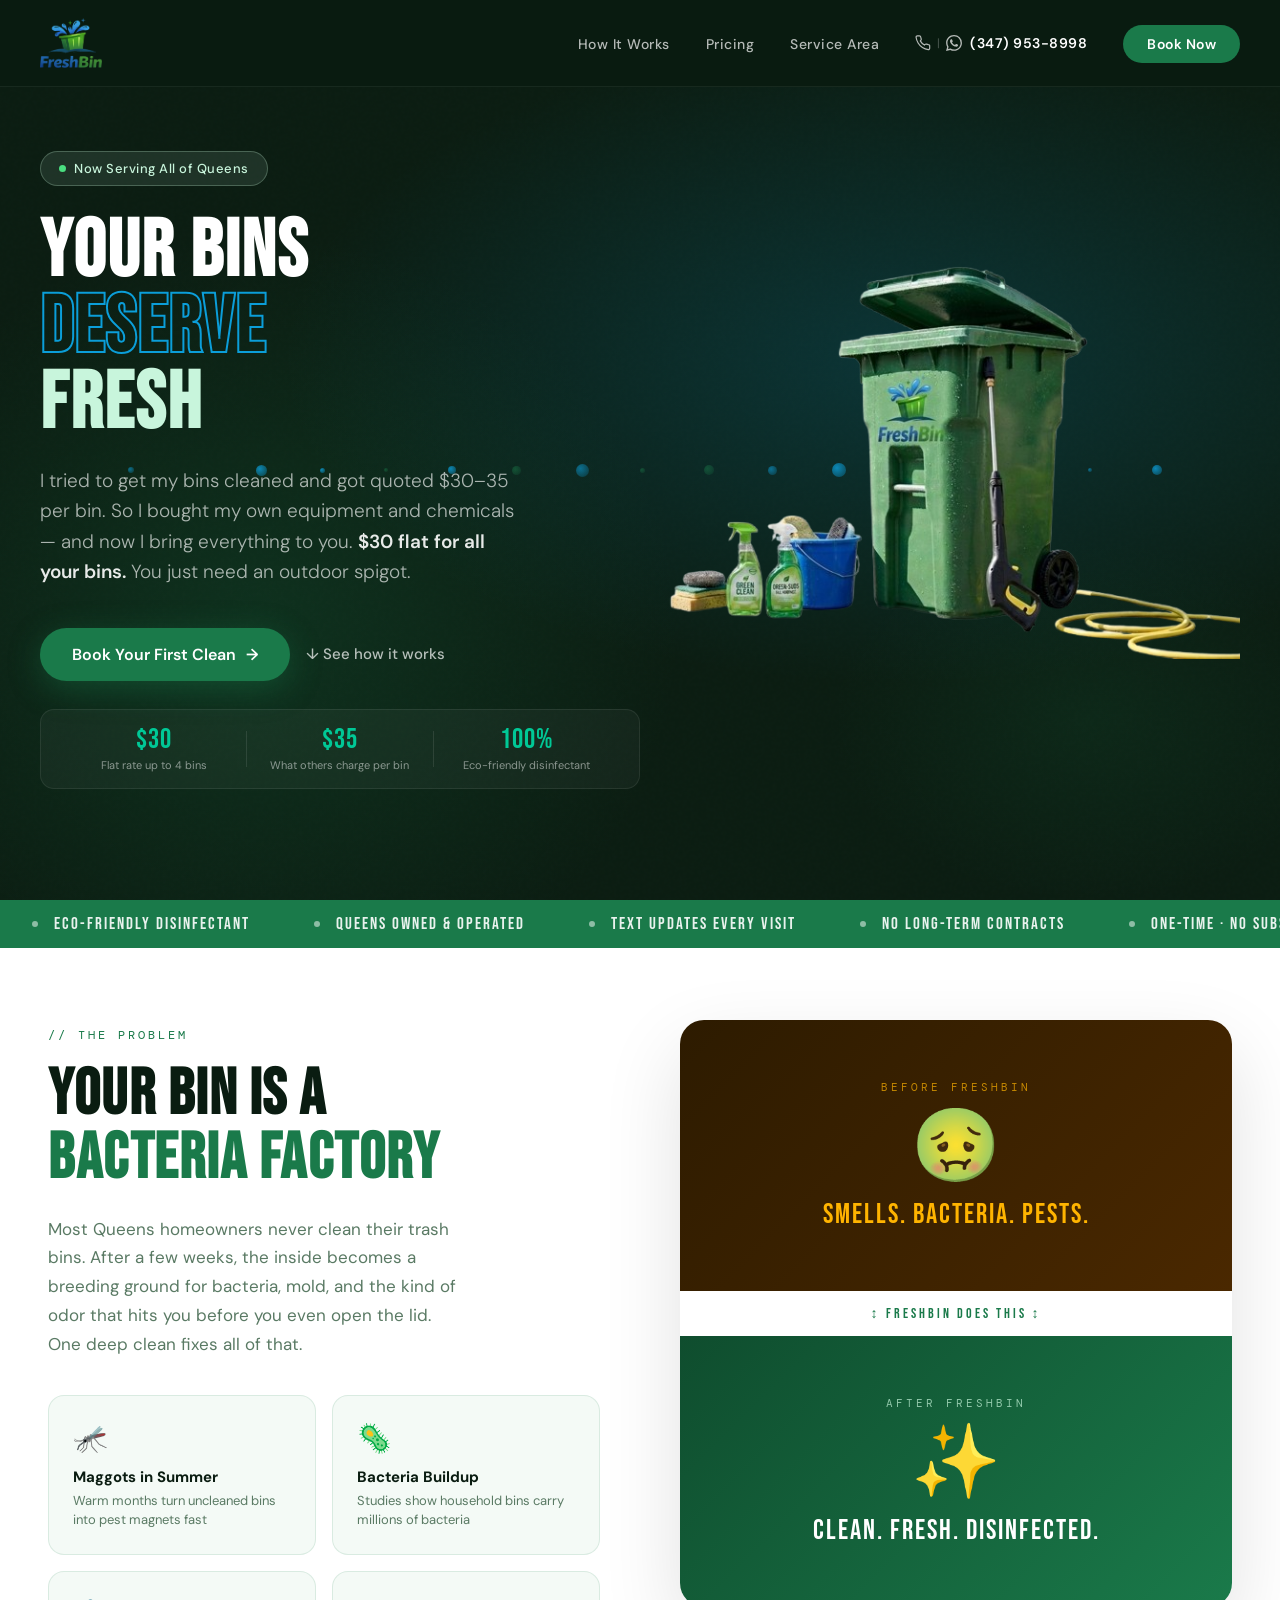
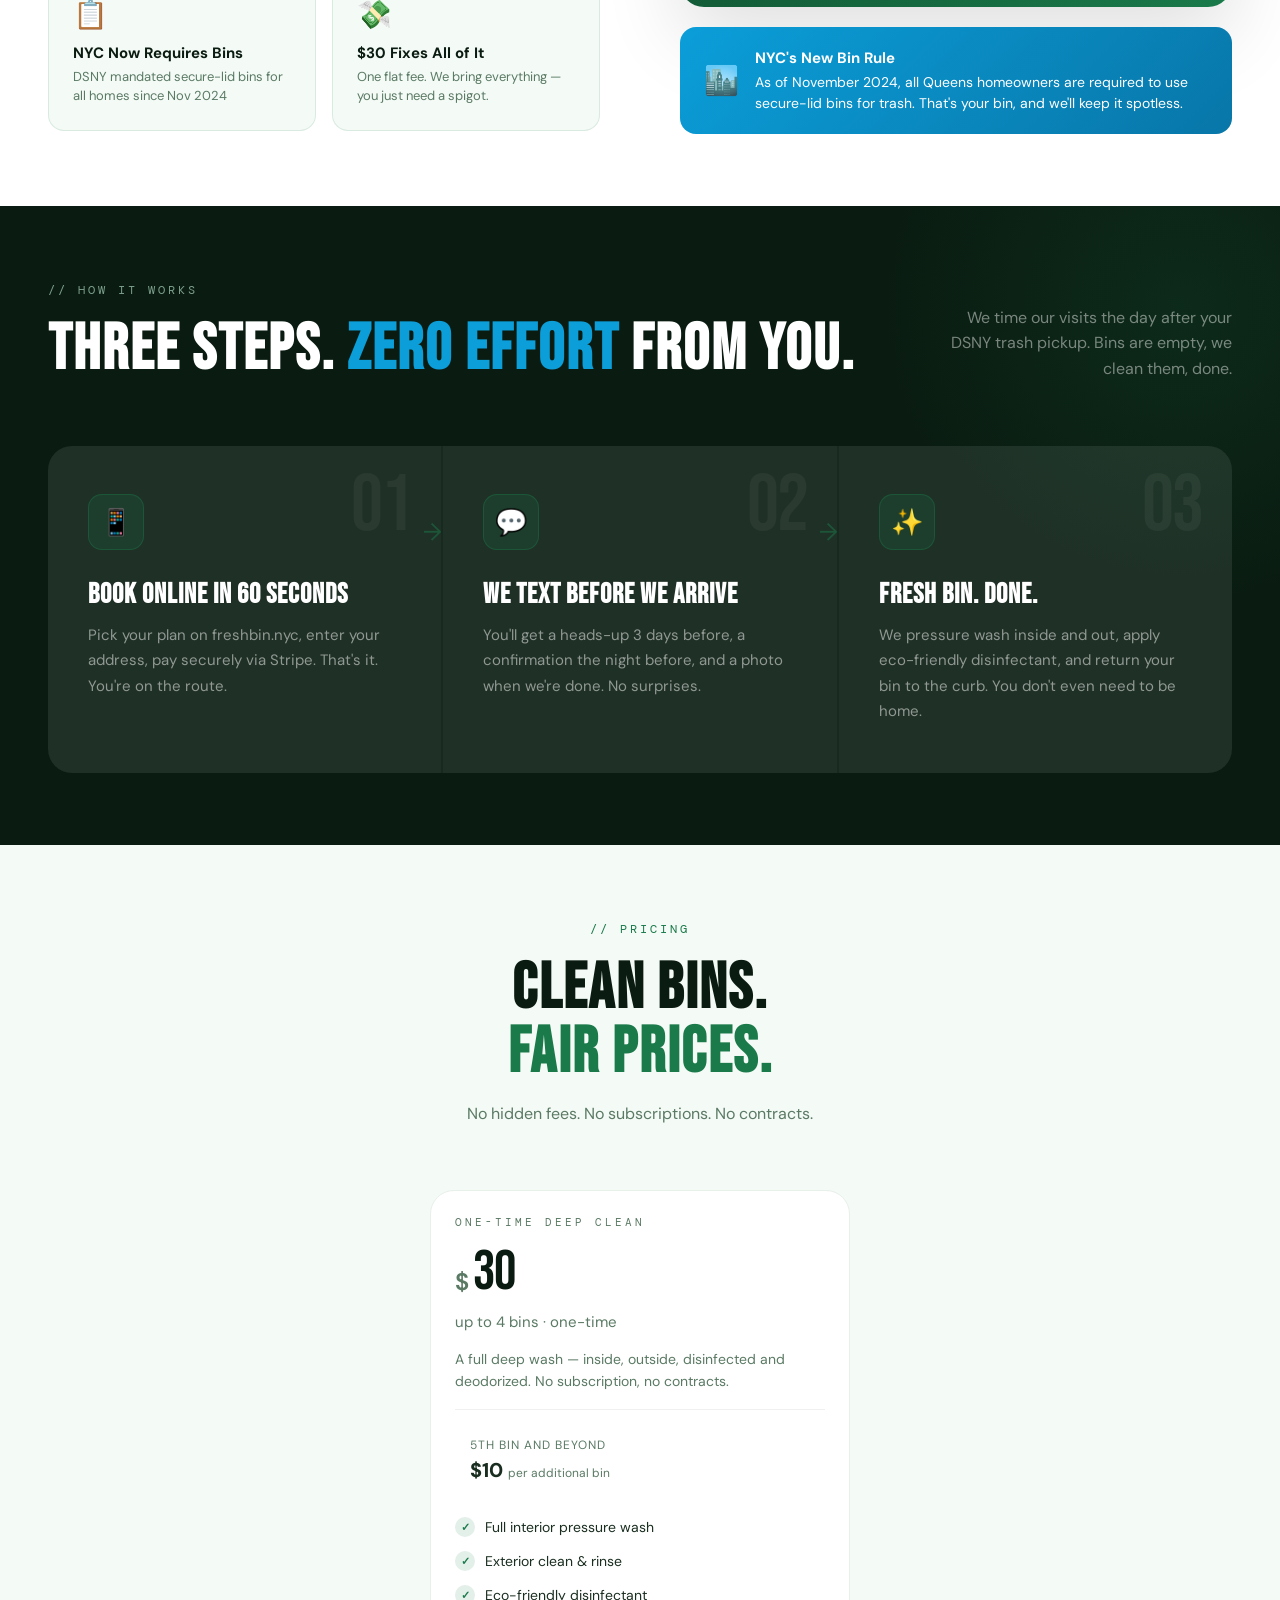
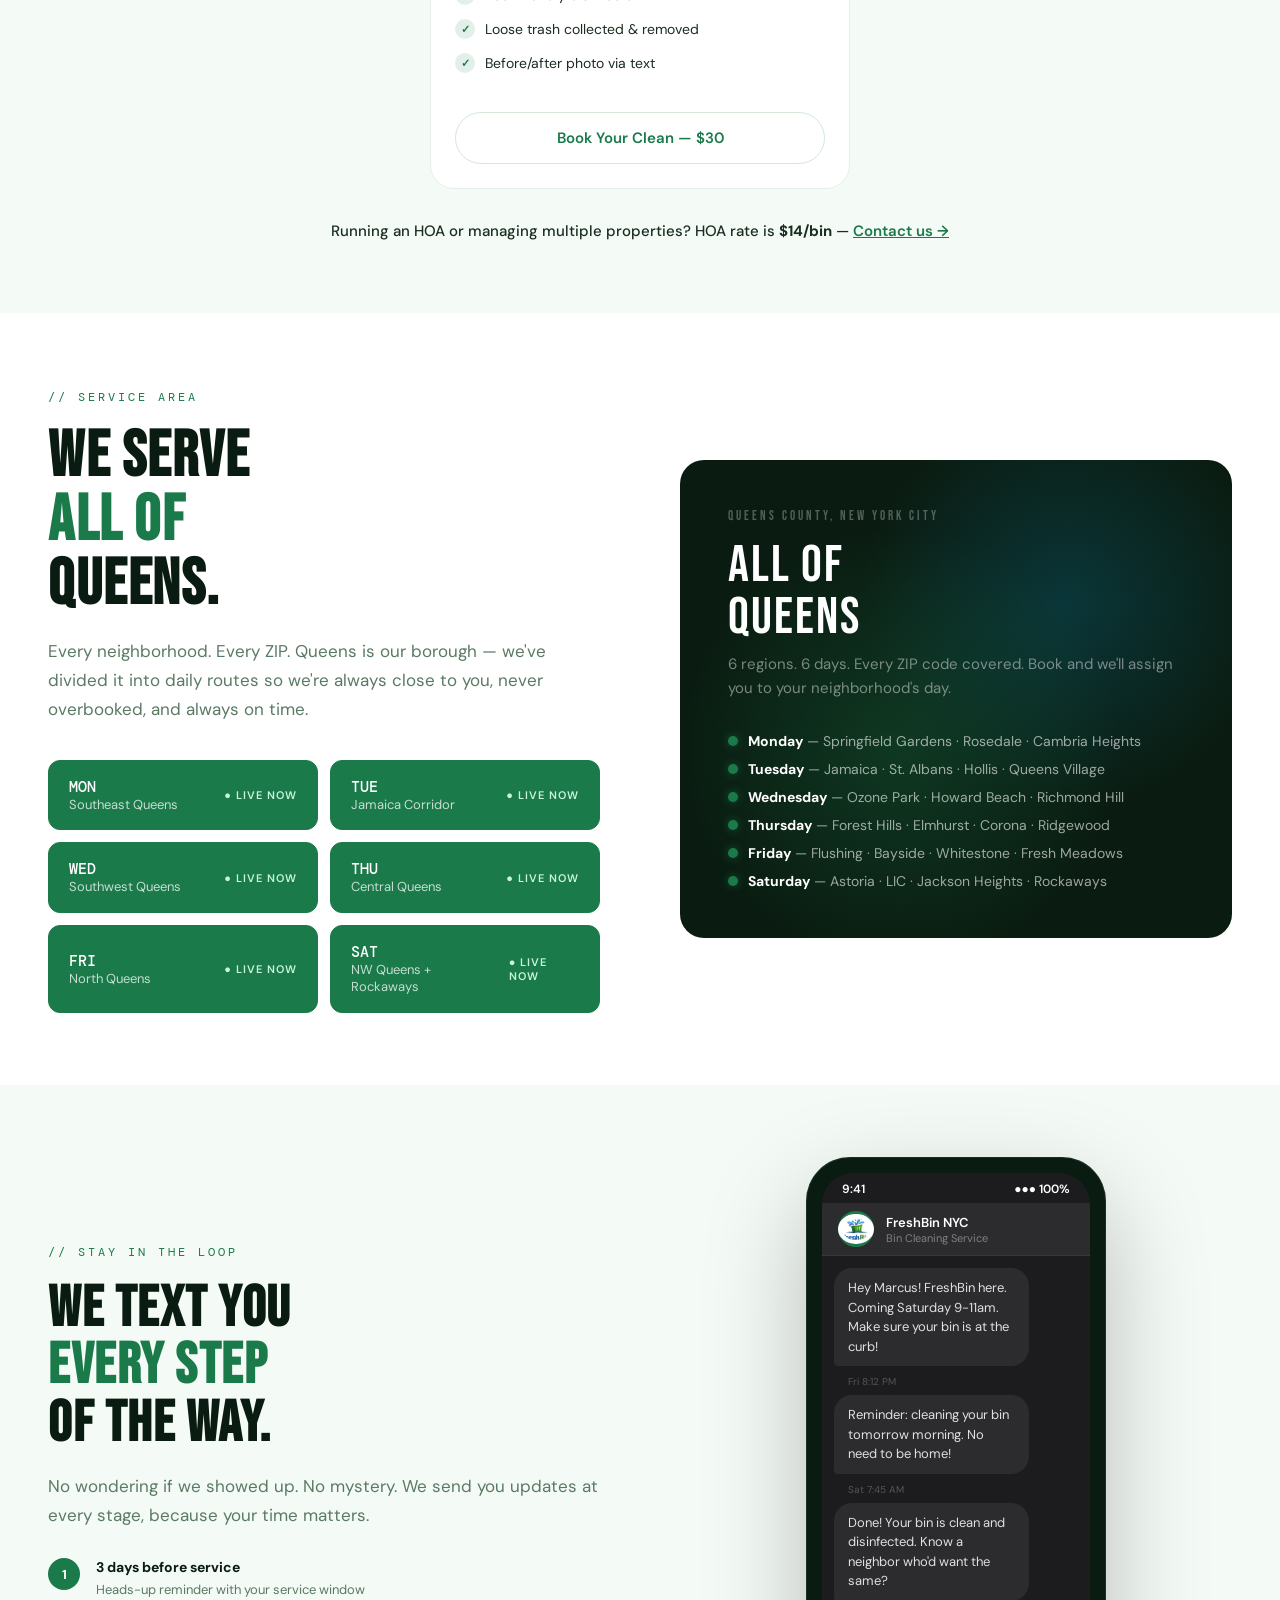
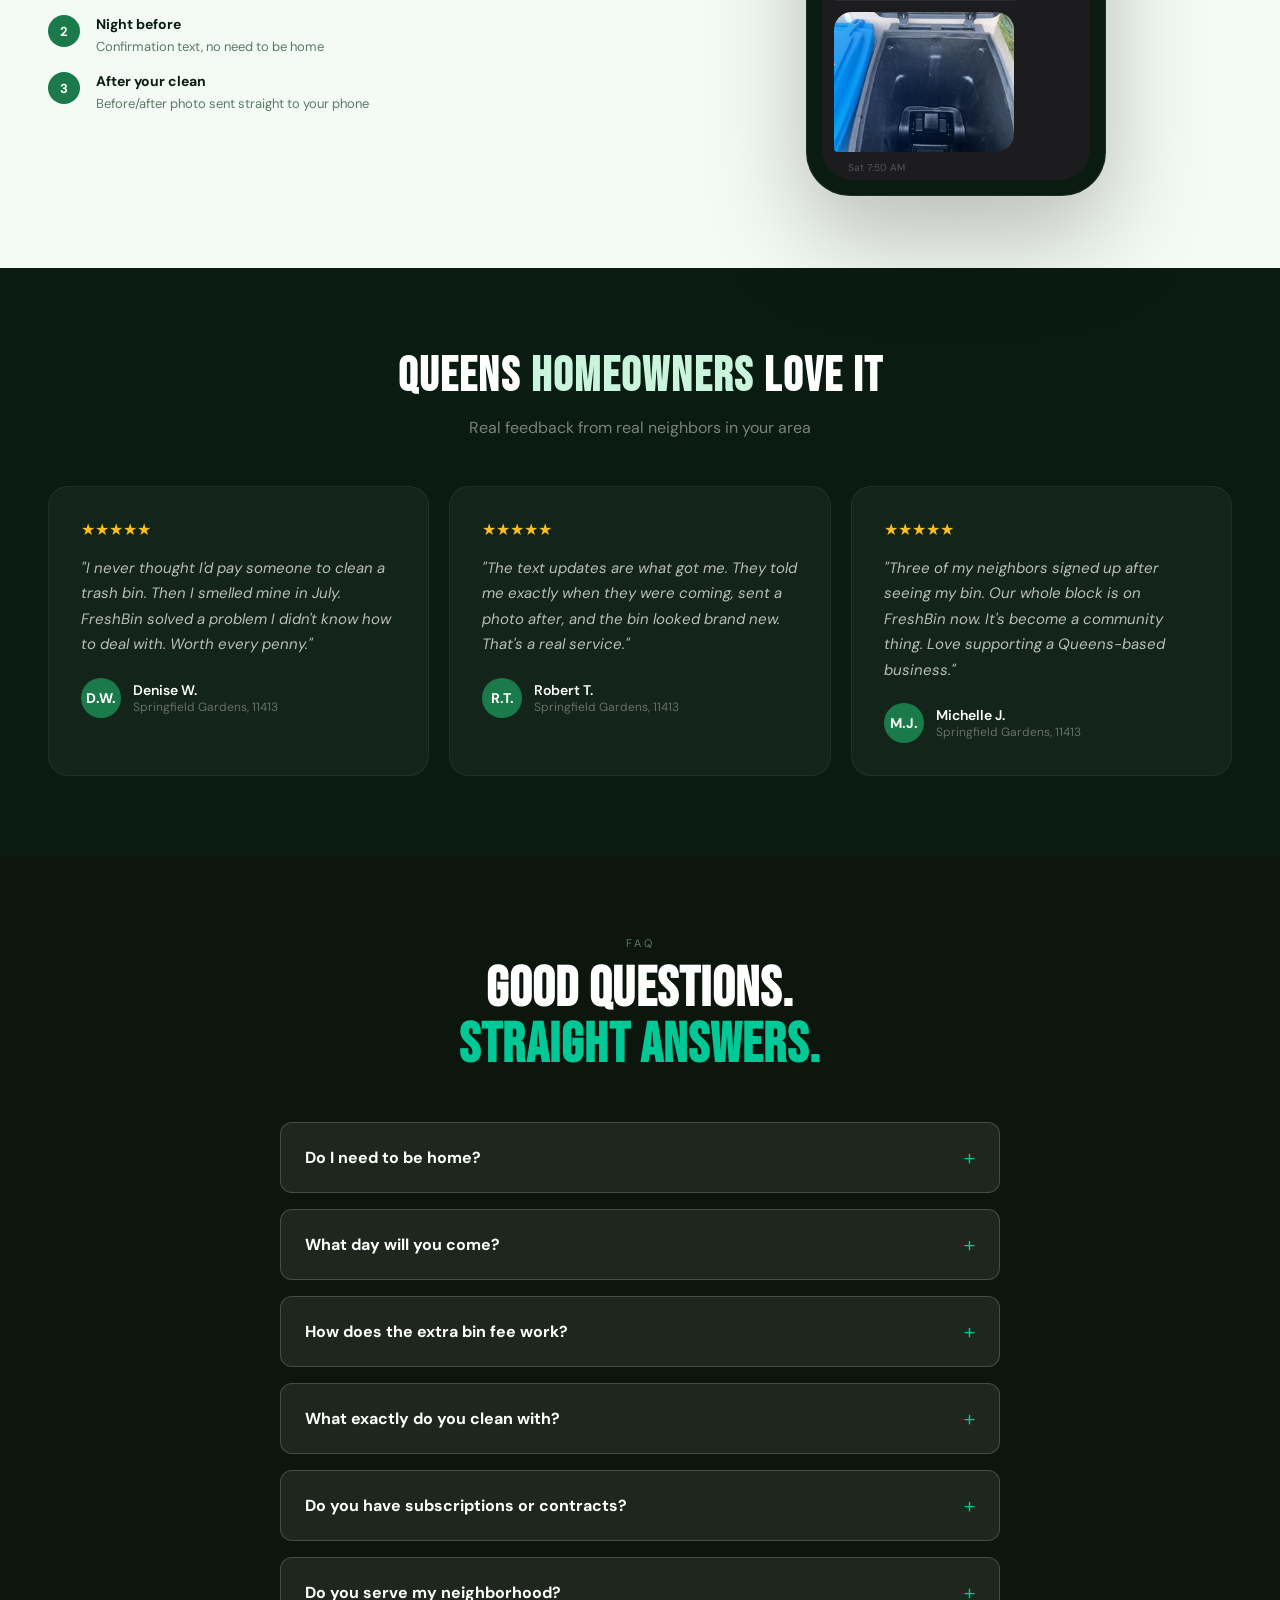
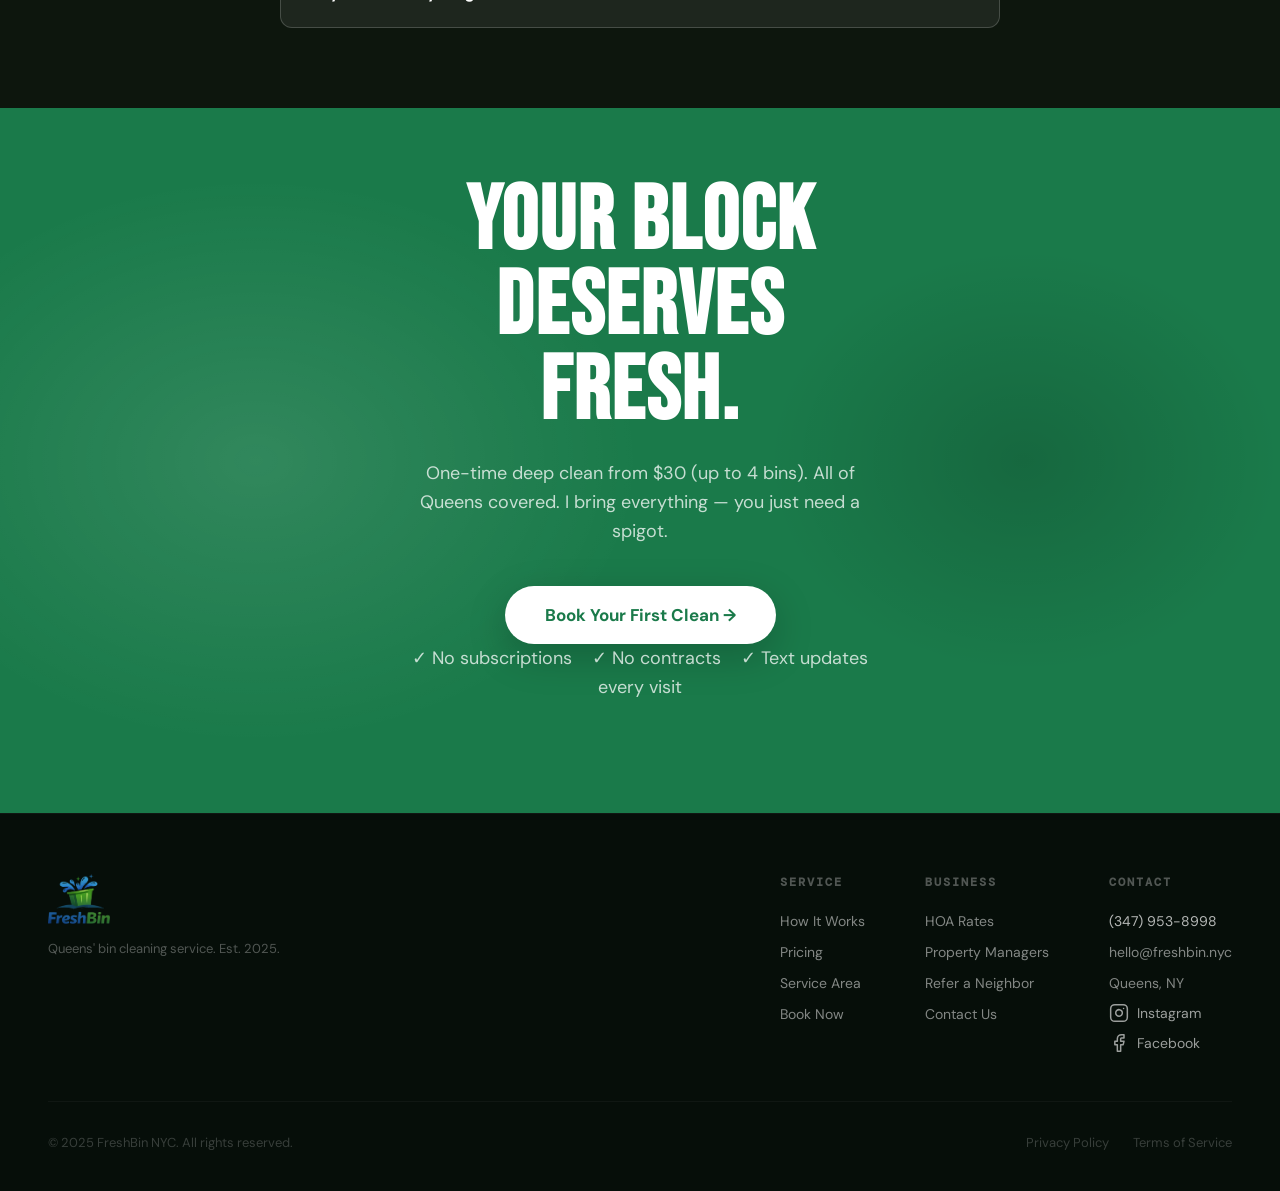
==== index.html @ 6c424200 "one-time only pricing, personal story copy" ====
<!DOCTYPE html>
<html lang="en">
<head>
  <meta charset="UTF-8" />
  <meta name="viewport" content="width=device-width, initial-scale=1.0"/>
  <meta name="google-site-verification" content="Qd8_pjNVuAo_BGtjj87Me51pgImmDRRKbO913owKA9I" />

  <!-- SEO Meta -->
  <meta name="description" content="FreshBin NYC is Queens' #1 professional curbside trash bin cleaning service. We clean, sanitize & deodorize your bins. $30 flat for all your bins. Serving all of Queens — Springfield Gardens, Jamaica, Flushing, Astoria & more."/>
  <meta name="keywords" content="bin cleaning Queens NY, trash can cleaning Queens, garbage bin cleaning NYC, curbside bin cleaning Queens, trash bin sanitizing Queens NY, Springfield Gardens bin cleaning, Jamaica bin cleaning, Flushing bin cleaning, Astoria bin cleaning, Howard Beach bin cleaning, bin cleaning service New York"/>
  <meta name="robots" content="index, follow"/>
  <meta name="author" content="FreshBin NYC"/>
  <link rel="canonical" href="https://freshbin.nyc/"/>

  <!-- Open Graph (Facebook, WhatsApp previews) -->
  <meta property="og:type" content="website"/>
  <meta property="og:url" content="https://freshbin.nyc/"/>
  <meta property="og:title" content="FreshBin NYC — Queens' Curbside Bin Cleaning Service"/>
  <meta property="og:description" content="Professional trash bin cleaning for Queens homeowners. We pressure wash, sanitize & deodorize your bins. $30 flat for all your bins. Serving all of Queens."/>
  <meta property="og:image" content="https://freshbin.nyc/hero-image.png"/>
  <meta property="og:image:width" content="1200"/>
  <meta property="og:image:height" content="630"/>
  <meta property="og:site_name" content="FreshBin NYC"/>
  <meta property="og:locale" content="en_US"/>

  <!-- Twitter Card -->
  <meta name="twitter:card" content="summary_large_image"/>
  <meta name="twitter:title" content="FreshBin NYC — Queens' Curbside Bin Cleaning Service"/>
  <meta name="twitter:description" content="Professional trash bin cleaning for Queens homeowners. Starting at $30. All of Queens covered."/>
  <meta name="twitter:image" content="https://freshbin.nyc/hero-image.png"/>

  <!-- Geo targeting -->
  <meta name="geo.region" content="US-NY"/>
  <meta name="geo.placename" content="Queens, New York"/>
  <meta name="geo.position" content="40.7282;-73.7949"/>
  <meta name="ICBM" content="40.7282, -73.7949"/>
  <title>FreshBin NYC: Bin Cleaning Service | Queens, NY</title>
  <link rel="icon" type="image/png" href="assets/images/droplett.png">
  <link rel="preconnect" href="https://fonts.googleapis.com">
  <link rel="preconnect" href="https://fonts.gstatic.com" crossorigin>
  <link href="https://fonts.googleapis.com/css2?family=Bebas+Neue&family=DM+Sans:ital,opsz,wght@0,9..40,300;0,9..40,400;0,9..40,500;0,9..40,600;0,9..40,700;1,9..40,300&family=DM+Mono:wght@400;500&display=swap" rel="stylesheet">
  <link rel="stylesheet" href="assets/css/main.css">

<script type="application/ld+json">
{
  "@context": "https://schema.org",
  "@graph": [
    {
      "@type": "LocalBusiness",
      "@id": "https://freshbin.nyc/#business",
      "name": "FreshBin NYC",
      "description": "Professional curbside trash bin cleaning, sanitizing and deodorizing service for Queens homeowners and businesses.",
      "url": "https://freshbin.nyc",
      "telephone": "+13479538998",
      "email": "hello@freshbin.nyc",
      "foundingDate": "2025",
      "logo": "https://freshbin.nyc/freshbin_logo.png",
      "image": "https://freshbin.nyc/hero-image.png",
      "priceRange": "$",
      "currenciesAccepted": "USD",
      "paymentAccepted": "Credit Card, Debit Card",
      "areaServed": {
        "@type": "City",
        "name": "Queens",
        "addressRegion": "NY",
        "addressCountry": "US"
      },
      "address": {
        "@type": "PostalAddress",
        "addressLocality": "Queens",
        "addressRegion": "NY",
        "addressCountry": "US",
        "postalCode": "11413"
      },
      "geo": {
        "@type": "GeoCoordinates",
        "latitude": 40.7282,
        "longitude": -73.7949
      },
      "openingHoursSpecification": [
        { "@type": "OpeningHoursSpecification", "dayOfWeek": "Monday", "opens": "07:00", "closes": "18:00" },
        { "@type": "OpeningHoursSpecification", "dayOfWeek": "Tuesday", "opens": "07:00", "closes": "18:00" },
        { "@type": "OpeningHoursSpecification", "dayOfWeek": "Wednesday", "opens": "07:00", "closes": "18:00" },
        { "@type": "OpeningHoursSpecification", "dayOfWeek": "Thursday", "opens": "07:00", "closes": "18:00" },
        { "@type": "OpeningHoursSpecification", "dayOfWeek": "Friday", "opens": "07:00", "closes": "18:00" },
        { "@type": "OpeningHoursSpecification", "dayOfWeek": "Saturday", "opens": "07:00", "closes": "16:00" }
      ],
      "sameAs": [
        "https://www.instagram.com/freshbinnyc",
        "https://www.facebook.com/freshbinnyc"
      ],
      "hasOfferCatalog": {
        "@type": "OfferCatalog",
        "name": "Bin Cleaning Services",
        "itemListElement": [
          {
            "@type": "Offer",
            "name": "One-Time Bin Cleaning",
            "description": "One-time deep clean for up to 4 bins — sanitize, deodorize, and loose trash removed. $30 up to 4 bins, additional bins $10 each.",
            "price": "30.00",
            "priceCurrency": "USD"
          }
        ]
      },
      "aggregateRating": {
        "@type": "AggregateRating",
        "ratingValue": "5",
        "reviewCount": "3",
        "bestRating": "5"
      },
      "review": [
        {
          "@type": "Review",
          "reviewRating": { "@type": "Rating", "ratingValue": "5", "bestRating": "5" },
          "author": { "@type": "Person", "name": "Denise W." },
          "reviewBody": "FreshBin solved a problem I didn't know how to deal with. Worth every penny."
        },
        {
          "@type": "Review",
          "reviewRating": { "@type": "Rating", "ratingValue": "5", "bestRating": "5" },
          "author": { "@type": "Person", "name": "Robert T." },
          "reviewBody": "They told me exactly when they were coming, sent a photo after, and the bin looked brand new. That's a real service."
        },
        {
          "@type": "Review",
          "reviewRating": { "@type": "Rating", "ratingValue": "5", "bestRating": "5" },
          "author": { "@type": "Person", "name": "Michelle J." },
          "reviewBody": "Three of my neighbors signed up after seeing my bin. Our whole block is on FreshBin now."
        }
      ]
    },
    {
      "@type": "FAQPage",
      "mainEntity": [
        {
          "@type": "Question",
          "name": "Do I need to be home for bin cleaning?",
          "acceptedAnswer": { "@type": "Answer", "text": "No. As long as your bin is at the curb after your trash pickup, we'll clean it and send you a before/after photo when we're done." }
        },
        {
          "@type": "Question",
          "name": "What day will FreshBin come to my neighborhood?",
          "acceptedAnswer": { "@type": "Answer", "text": "Southeast Queens is Monday, Jamaica and St. Albans is Tuesday, Ozone Park and Howard Beach is Wednesday, Forest Hills and Elmhurst is Thursday, Flushing and Bayside is Friday, and Astoria, LIC and the Rockaways is Saturday." }
        },
        {
          "@type": "Question",
          "name": "How does the extra bin fee work?",
          "acceptedAnswer": { "@type": "Answer", "text": "One-time clean covers up to 4 bins — $30 flat. Each bin beyond 4 is $10 per clean. So 5 bins is $40. Simple." }
        },
        {
          "@type": "Question",
          "name": "What do you use to clean the bins?",
          "acceptedAnswer": { "@type": "Answer", "text": "We use 200°F high-pressure hot water that eliminates 99.9% of bacteria including E. coli, Salmonella, and Listeria. We follow with a biodegradable eco-friendly deodorizer. All dirty water is contained and removed." }
        },
        {
          "@type": "Question",
          "name": "Do you have subscriptions or contracts?",
          "acceptedAnswer": { "@type": "Answer", "text": "No subscriptions, no contracts. FreshBin is a one-time service — you book when you need it, pay once, and that's it." }
        },
        {
          "@type": "Question",
          "name": "Does FreshBin serve my Queens neighborhood?",
          "acceptedAnswer": { "@type": "Answer", "text": "We serve all of Queens — every ZIP code from Springfield Gardens to Astoria, Howard Beach to Whitestone." }
        }
      ]
    }
  ]
}
</script>
</head>
<body>

  <!-- NAV -->
  <nav>
    <div class="nav-inner">
      <a href="#" class="nav-logo"><img src="assets/images/freshbin_logo.png" alt="FreshBin NYC" style="height:50px;width:auto;max-height:50px;"></a>
      <ul class="nav-links">
        <li><a href="#how">How It Works</a></li>
        <li><a href="#pricing">Pricing</a></li>
        <li><a href="#areas">Service Area</a></li>
        <div style="display:flex; align-items:center; gap:6px;">
  <a href="tel:+13479538998" style="color:rgba(255,255,255,0.7); text-decoration:none; display:flex; align-items:center;" onmouseover="this.style.color='#00C896'" onmouseout="this.style.color='rgba(255,255,255,0.7)'">
    <svg xmlns="http://www.w3.org/2000/svg" width="16" height="16" viewBox="0 0 24 24" fill="none" stroke="currentColor" stroke-width="1.8" stroke-linecap="round" stroke-linejoin="round"><path d="M22 16.92v3a2 2 0 0 1-2.18 2 19.79 19.79 0 0 1-8.63-3.07A19.5 19.5 0 0 1 4.69 12 19.79 19.79 0 0 1 1.63 3.4 2 2 0 0 1 3.6 1.22h3a2 2 0 0 1 2 1.72c.127.96.361 1.903.7 2.81a2 2 0 0 1-.45 2.11L7.91 8.82a16 16 0 0 0 6.29 6.29l.95-.96a2 2 0 0 1 2.11-.45c.907.339 1.85.573 2.81.7A2 2 0 0 1 22 16.92z"/></svg>
  </a>
  <span style="color:rgba(255,255,255,0.25); font-size:12px;">|</span>
  <a href="https://wa.me/13479538998" target="_blank" style="color:rgba(255,255,255,0.7); text-decoration:none; display:flex; align-items:center;" onmouseover="this.style.color='#25D366'" onmouseout="this.style.color='rgba(255,255,255,0.7)'">
    <svg xmlns="http://www.w3.org/2000/svg" width="16" height="16" viewBox="0 0 24 24" fill="currentColor"><path d="M17.472 14.382c-.297-.149-1.758-.867-2.03-.967-.273-.099-.471-.148-.67.15-.197.297-.767.966-.94 1.164-.173.199-.347.223-.644.075-.297-.15-1.255-.463-2.39-1.475-.883-.788-1.48-1.761-1.653-2.059-.173-.297-.018-.458.13-.606.134-.133.298-.347.446-.52.149-.174.198-.298.298-.497.099-.198.05-.371-.025-.52-.075-.149-.669-1.612-.916-2.207-.242-.579-.487-.5-.669-.51-.173-.008-.371-.01-.57-.01-.198 0-.52.074-.792.372-.272.297-1.04 1.016-1.04 2.479 0 1.462 1.065 2.875 1.213 3.074.149.198 2.096 3.2 5.077 4.487.709.306 1.262.489 1.694.625.712.227 1.36.195 1.871.118.571-.085 1.758-.719 2.006-1.413.248-.694.248-1.289.173-1.413-.074-.124-.272-.198-.57-.347m-5.421 7.403h-.004a9.87 9.87 0 0 1-5.031-1.378l-.361-.214-3.741.982.998-3.648-.235-.374a9.86 9.86 0 0 1-1.51-5.26c.001-5.45 4.436-9.884 9.888-9.884 2.64 0 5.122 1.03 6.988 2.898a9.825 9.825 0 0 1 2.893 6.994c-.003 5.45-4.437 9.884-9.885 9.884m8.413-18.297A11.815 11.815 0 0 0 12.05 0C5.495 0 .16 5.335.157 11.892c0 2.096.547 4.142 1.588 5.945L.057 24l6.305-1.654a11.882 11.882 0 0 0 5.683 1.448h.005c6.554 0 11.89-5.335 11.893-11.893a11.821 11.821 0 0 0-3.48-8.413z"/></svg>
  </a>
  <a href="tel:+13479538998" style="color:#ffffff; font-size:14px; font-weight:600; text-decoration:none; margin-left:2px;">(347) 953-8998</a>
</div>
        <li><a href="#" onclick="openBookingModal(); return false;" class="nav-cta">Book Now</a></li>
      </ul>
      <a href="#" onclick="openBookingModal(); return false;" class="nav-cta nav-mobile-cta">Book Now</a>
    </div>
  </nav>

  <!-- HERO -->
  <section class="hero">
    <div class="hero-bg"></div>
    <div class="drop"></div>
    <div class="drop"></div>
    <div class="drop"></div>
    <div class="drop"></div>
    <div class="drop"></div>
    <div class="drop"></div>
    <div class="drop"></div>
    <div class="drop"></div>
    <div class="drop"></div>
    <div class="drop"></div>
    <div class="drop"></div>
    <div class="drop"></div>
    <div class="drop"></div>
    <div class="drop"></div>
    <div class="drop"></div>
    <div class="drop"></div>

    <div class="hero-container">
    <div style="flex:0 0 50%; position:relative; z-index:1;">
    <div class="hero-content">
      <div class="hero-badge">
        <div class="dot"></div>
        Now Serving All of Queens
      </div>

      <h1>
        YOUR BINS<br>
        <em>DESERVE</em><br>
        <span class="green-word">FRESH</span>
      </h1>

      <p class="hero-sub">
        I tried to get my bins cleaned and got quoted $30–35 per bin. So I bought my own equipment and chemicals — and now I bring everything to you. <strong>$30 flat for all your bins.</strong> You just need an outdoor spigot.
      </p>

      <div class="hero-actions">
        <a href="#" onclick="openBookingModal(); return false;" class="btn-primary">
          Book Your First Clean
          <span class="arrow">→</span>
        </a>
        <a href="#how" class="btn-ghost">
          ↓ See how it works
        </a>
      </div>

      <div class="hero-stats">
        <div class="hero-stat">
          <div class="hero-stat-number">$30</div>
          <div class="hero-stat-label">Flat rate up to 4 bins</div>
        </div>
        <div class="hero-stat-divider"></div>
        <div class="hero-stat">
          <div class="hero-stat-number">$35</div>
          <div class="hero-stat-label">What others charge per bin</div>
        </div>
        <div class="hero-stat-divider"></div>
        <div class="hero-stat">
          <div class="hero-stat-number">100%</div>
          <div class="hero-stat-label">Eco-friendly disinfectant</div>
        </div>
      </div>

    </div>
    </div>
    <img id="hero-image" src="assets/images/hero-image.png" alt="FreshBin clean bin">
    </div>

    <div class="hero-visual">
      <div style="position:relative;display:inline-block;transform:translateX(-60px);">
        <img src="assets/images/hero-image.png" alt="" style="width:620px;height:auto;object-fit:contain;filter:drop-shadow(0 20px 60px rgba(0,0,0,0.5));display:none;" aria-hidden="true">
        <!-- sparkles overlay -->
        <svg style="position:absolute;inset:0;width:100%;height:100%;pointer-events:none;overflow:visible;" viewBox="0 0 620 500" fill="none" xmlns="http://www.w3.org/2000/svg">
          <!-- large 4-point stars -->
          <g transform="translate(80,60)">
            <line x1="0" y1="-14" x2="0" y2="14" stroke="white" stroke-width="2.5" stroke-linecap="round"/>
            <line x1="-14" y1="0" x2="14" y2="0" stroke="white" stroke-width="2.5" stroke-linecap="round"/>
            <line x1="-9" y1="-9" x2="9" y2="9" stroke="white" stroke-width="1.5" stroke-linecap="round"/>
            <line x1="9" y1="-9" x2="-9" y2="9" stroke="white" stroke-width="1.5" stroke-linecap="round"/>
          </g>
          <g transform="translate(520,45)">
            <line x1="0" y1="-16" x2="0" y2="16" stroke="white" stroke-width="3" stroke-linecap="round"/>
            <line x1="-16" y1="0" x2="16" y2="0" stroke="white" stroke-width="3" stroke-linecap="round"/>
            <line x1="-11" y1="-11" x2="11" y2="11" stroke="white" stroke-width="1.8" stroke-linecap="round"/>
            <line x1="11" y1="-11" x2="-11" y2="11" stroke="white" stroke-width="1.8" stroke-linecap="round"/>
          </g>
          <g transform="translate(570,160)">
            <line x1="0" y1="-10" x2="0" y2="10" stroke="white" stroke-width="2" stroke-linecap="round"/>
            <line x1="-10" y1="0" x2="10" y2="0" stroke="white" stroke-width="2" stroke-linecap="round"/>
            <line x1="-7" y1="-7" x2="7" y2="7" stroke="white" stroke-width="1.2" stroke-linecap="round"/>
            <line x1="7" y1="-7" x2="-7" y2="7" stroke="white" stroke-width="1.2" stroke-linecap="round"/>
          </g>
          <g transform="translate(40,180)">
            <line x1="0" y1="-9" x2="0" y2="9" stroke="white" stroke-width="2" stroke-linecap="round"/>
            <line x1="-9" y1="0" x2="9" y2="0" stroke="white" stroke-width="2" stroke-linecap="round"/>
            <line x1="-6" y1="-6" x2="6" y2="6" stroke="white" stroke-width="1.2" stroke-linecap="round"/>
            <line x1="6" y1="-6" x2="-6" y2="6" stroke="white" stroke-width="1.2" stroke-linecap="round"/>
          </g>
          <g transform="translate(310,30)">
            <line x1="0" y1="-12" x2="0" y2="12" stroke="#0B9ED9" stroke-width="2.5" stroke-linecap="round"/>
            <line x1="-12" y1="0" x2="12" y2="0" stroke="#0B9ED9" stroke-width="2.5" stroke-linecap="round"/>
            <line x1="-8" y1="-8" x2="8" y2="8" stroke="#0B9ED9" stroke-width="1.5" stroke-linecap="round"/>
            <line x1="8" y1="-8" x2="-8" y2="8" stroke="#0B9ED9" stroke-width="1.5" stroke-linecap="round"/>
          </g>
          <!-- blue accent stars -->
          <g transform="translate(160,95)">
            <line x1="0" y1="-8" x2="0" y2="8" stroke="#0B9ED9" stroke-width="2" stroke-linecap="round"/>
            <line x1="-8" y1="0" x2="8" y2="0" stroke="#0B9ED9" stroke-width="2" stroke-linecap="round"/>
          </g>
          <g transform="translate(460,100)">
            <line x1="0" y1="-8" x2="0" y2="8" stroke="#0B9ED9" stroke-width="2" stroke-linecap="round"/>
            <line x1="-8" y1="0" x2="8" y2="0" stroke="#0B9ED9" stroke-width="2" stroke-linecap="round"/>
          </g>
          <g transform="translate(390,70)">
            <line x1="0" y1="-7" x2="0" y2="7" stroke="#C8F5DC" stroke-width="2" stroke-linecap="round"/>
            <line x1="-7" y1="0" x2="7" y2="0" stroke="#C8F5DC" stroke-width="2" stroke-linecap="round"/>
          </g>
          <!-- glowing dots -->
          <circle cx="130" cy="45" r="4" fill="white" opacity="0.8"/>
          <circle cx="490" cy="75" r="3" fill="white" opacity="0.7"/>
          <circle cx="55" cy="110" r="2.5" fill="#0B9ED9" opacity="0.9"/>
          <circle cx="545" cy="220" r="3" fill="white" opacity="0.6"/>
          <circle cx="240" cy="55" r="2" fill="#C8F5DC" opacity="0.8"/>
          <circle cx="380" cy="38" r="2.5" fill="white" opacity="0.6"/>
          <circle cx="600" cy="100" r="2" fill="#0B9ED9" opacity="0.7"/>
          <circle cx="20" cy="250" r="3" fill="white" opacity="0.5"/>
          <!-- crystal diamond shapes -->
          <polygon points="110,20 116,30 110,40 104,30" fill="none" stroke="white" stroke-width="1.5" opacity="0.7"/>
          <polygon points="500,25 507,37 500,49 493,37" fill="none" stroke="#0B9ED9" stroke-width="1.5" opacity="0.8"/>
          <polygon points="560,80 565,89 560,98 555,89" fill="none" stroke="white" stroke-width="1.2" opacity="0.6"/>
          <polygon points="30,140 35,149 30,158 25,149" fill="none" stroke="#C8F5DC" stroke-width="1.2" opacity="0.6"/>
        </svg>
      </div>
      <div class="bin-showcase" style="display:none">
        <div class="bin-glow"></div>
        <div class="ring"></div>
        <div class="ring"></div>
        <div class="ring"></div>
        <div class="bin-icon">
          <svg width="280" height="320" viewBox="0 0 280 320" fill="none" xmlns="http://www.w3.org/2000/svg">

            <!-- Sparkle stars -->
            <g class="sparkles">
              <!-- top-left sparkle -->
              <g transform="translate(30, 48)">
                <line x1="0" y1="-10" x2="0" y2="10" stroke="white" stroke-width="2" stroke-linecap="round"/>
                <line x1="-10" y1="0" x2="10" y2="0" stroke="white" stroke-width="2" stroke-linecap="round"/>
                <line x1="-7" y1="-7" x2="7" y2="7" stroke="white" stroke-width="1.5" stroke-linecap="round"/>
                <line x1="7" y1="-7" x2="-7" y2="7" stroke="white" stroke-width="1.5" stroke-linecap="round"/>
              </g>
              <!-- top-right sparkle large -->
              <g transform="translate(248, 30)">
                <line x1="0" y1="-13" x2="0" y2="13" stroke="white" stroke-width="2.5" stroke-linecap="round"/>
                <line x1="-13" y1="0" x2="13" y2="0" stroke="white" stroke-width="2.5" stroke-linecap="round"/>
                <line x1="-9" y1="-9" x2="9" y2="9" stroke="white" stroke-width="1.5" stroke-linecap="round"/>
                <line x1="9" y1="-9" x2="-9" y2="9" stroke="white" stroke-width="1.5" stroke-linecap="round"/>
              </g>
              <!-- right mid sparkle small -->
              <g transform="translate(258, 120)">
                <line x1="0" y1="-7" x2="0" y2="7" stroke="white" stroke-width="1.5" stroke-linecap="round"/>
                <line x1="-7" y1="0" x2="7" y2="0" stroke="white" stroke-width="1.5" stroke-linecap="round"/>
              </g>
              <!-- left mid sparkle small -->
              <g transform="translate(22, 140)">
                <line x1="0" y1="-6" x2="0" y2="6" stroke="white" stroke-width="1.5" stroke-linecap="round"/>
                <line x1="-6" y1="0" x2="6" y2="0" stroke="white" stroke-width="1.5" stroke-linecap="round"/>
              </g>
              <!-- top center dot -->
              <circle cx="140" cy="18" r="3" fill="white" opacity="0.7"/>
              <!-- scattered dots -->
              <circle cx="58" cy="88" r="2" fill="white" opacity="0.5"/>
              <circle cx="224" cy="72" r="2.5" fill="white" opacity="0.6"/>
              <circle cx="240" cy="160" r="2" fill="white" opacity="0.4"/>
            </g>

            <!-- Water splash above lid -->
            <g transform="translate(140, 78)">
              <!-- main splash arcs -->
              <path d="M-38,-12 Q-28,-38 -14,-20" stroke="#0B9ED9" stroke-width="3" stroke-linecap="round" fill="none"/>
              <path d="M38,-12 Q28,-38 14,-20" stroke="#0B9ED9" stroke-width="3" stroke-linecap="round" fill="none"/>
              <path d="M-18,-18 Q-10,-46 0,-30" stroke="#0B9ED9" stroke-width="3.5" stroke-linecap="round" fill="none"/>
              <path d="M18,-18 Q10,-46 0,-30" stroke="#0B9ED9" stroke-width="3.5" stroke-linecap="round" fill="none"/>
              <!-- droplets -->
              <ellipse cx="-42" cy="-18" rx="4" ry="5.5" fill="#0B9ED9" opacity="0.9"/>
              <ellipse cx="42" cy="-18" rx="4" ry="5.5" fill="#0B9ED9" opacity="0.9"/>
              <ellipse cx="-22" cy="-38" rx="3" ry="4" fill="#0B9ED9" opacity="0.85"/>
              <ellipse cx="22" cy="-38" rx="3" ry="4" fill="#0B9ED9" opacity="0.85"/>
              <ellipse cx="0" cy="-50" rx="3.5" ry="5" fill="#0B9ED9"/>
              <!-- small scatter droplets -->
              <circle cx="-54" cy="-10" r="2.5" fill="#0B9ED9" opacity="0.6"/>
              <circle cx="54" cy="-10" r="2.5" fill="#0B9ED9" opacity="0.6"/>
              <circle cx="-10" cy="-56" r="2" fill="#0B9ED9" opacity="0.5"/>
              <circle cx="10" cy="-56" r="2" fill="#0B9ED9" opacity="0.5"/>
            </g>

            <!-- Lid hinge bump -->
            <rect x="118" y="82" width="44" height="8" rx="4" fill="#0F4D2E"/>

            <!-- Lid -->
            <rect x="66" y="88" width="148" height="22" rx="6" fill="#1A7A4A"/>
            <rect x="66" y="88" width="148" height="22" rx="6" fill="url(#lidShade)"/>
            <!-- Lid top highlight -->
            <rect x="70" y="91" width="140" height="5" rx="2.5" fill="#2A9A5E" opacity="0.5"/>
            <!-- Lid handle -->
            <rect x="114" y="84" width="52" height="10" rx="5" fill="#1A7A4A" stroke="#0F4D2E" stroke-width="1.5"/>
            <rect x="124" y="86" width="32" height="6" rx="3" fill="#0F4D2E" opacity="0.4"/>

            <!-- Bin body -->
            <rect x="72" y="110" width="136" height="168" rx="8" fill="#1A7A4A"/>
            <rect x="72" y="110" width="136" height="168" rx="8" fill="url(#bodyShade)"/>

            <!-- Vertical ridges on body -->
            <line x1="108" y1="116" x2="108" y2="272" stroke="#0F4D2E" stroke-width="2.5" stroke-linecap="round" opacity="0.6"/>
            <line x1="140" y1="116" x2="140" y2="272" stroke="#0F4D2E" stroke-width="2.5" stroke-linecap="round" opacity="0.6"/>
            <line x1="172" y1="116" x2="172" y2="272" stroke="#0F4D2E" stroke-width="2.5" stroke-linecap="round" opacity="0.6"/>

            <!-- Body top highlight strip -->
            <rect x="76" y="113" width="128" height="6" rx="3" fill="#2A9A5E" opacity="0.4"/>

            <!-- Recycle symbol area (subtle) -->
            <circle cx="140" cy="195" r="28" fill="#0F4D2E" opacity="0.25"/>
            <text x="140" y="203" text-anchor="middle" font-size="28" fill="#2A9A5E" opacity="0.6">♻</text>

            <!-- Axle bar -->
            <rect x="84" y="272" width="112" height="10" rx="5" fill="#0F4D2E"/>

            <!-- Wheels -->
            <circle cx="104" cy="291" r="18" fill="#0F4D2E"/>
            <circle cx="104" cy="291" r="11" fill="#1A7A4A"/>
            <circle cx="104" cy="291" r="5" fill="#0F4D2E"/>
            <circle cx="176" cy="291" r="18" fill="#0F4D2E"/>
            <circle cx="176" cy="291" r="11" fill="#1A7A4A"/>
            <circle cx="176" cy="291" r="5" fill="#0F4D2E"/>

            <!-- Wheel highlight -->
            <circle cx="100" cy="286" r="3" fill="white" opacity="0.15"/>
            <circle cx="172" cy="286" r="3" fill="white" opacity="0.15"/>

            <!-- Gradient defs -->
            <defs>
              <linearGradient id="lidShade" x1="0" y1="0" x2="1" y2="0">
                <stop offset="0%" stop-color="#0F4D2E" stop-opacity="0.25"/>
                <stop offset="50%" stop-color="transparent" stop-opacity="0"/>
                <stop offset="100%" stop-color="#0F4D2E" stop-opacity="0.35"/>
              </linearGradient>
              <linearGradient id="bodyShade" x1="0" y1="0" x2="1" y2="0">
                <stop offset="0%" stop-color="#0F4D2E" stop-opacity="0.3"/>
                <stop offset="40%" stop-color="transparent" stop-opacity="0"/>
                <stop offset="100%" stop-color="#0F4D2E" stop-opacity="0.4"/>
              </linearGradient>
            </defs>
          </svg>
        </div>
      </div>
    </div>
  </section>

  <!-- TICKER -->
  <div class="ticker-wrap">
    <div class="ticker-track">
      <div class="ticker-item"><span class="ticker-dot"></span>ECO-FRIENDLY DISINFECTANT</div>
      <div class="ticker-item"><span class="ticker-dot"></span>QUEENS OWNED &amp; OPERATED</div>
      <div class="ticker-item"><span class="ticker-dot"></span>TEXT UPDATES EVERY VISIT</div>
      <div class="ticker-item"><span class="ticker-dot"></span>NO LONG-TERM CONTRACTS</div>
      <div class="ticker-item"><span class="ticker-dot"></span>ONE-TIME · NO SUBSCRIPTION</div>
      <div class="ticker-item"><span class="ticker-dot"></span>SAME-DAY AS TRASH PICKUP</div>
      <div class="ticker-item"><span class="ticker-dot"></span>ECO-FRIENDLY DISINFECTANT</div>
      <div class="ticker-item"><span class="ticker-dot"></span>QUEENS OWNED &amp; OPERATED</div>
      <div class="ticker-item"><span class="ticker-dot"></span>TEXT UPDATES EVERY VISIT</div>
      <div class="ticker-item"><span class="ticker-dot"></span>NO LONG-TERM CONTRACTS</div>
      <div class="ticker-item"><span class="ticker-dot"></span>ONE-TIME · NO SUBSCRIPTION</div>
      <div class="ticker-item"><span class="ticker-dot"></span>SAME-DAY AS TRASH PICKUP</div>
    </div>
  </div>

  <!-- PROBLEM -->
  <section class="problem">
    <div class="problem-grid">
      <div class="problem-text reveal">
        <span class="section-label">// The problem</span>
        <h2>YOUR BIN IS A<br><em>BACTERIA FACTORY</em></h2>
        <p>Most Queens homeowners never clean their trash bins. After a few weeks, the inside becomes a breeding ground for bacteria, mold, and the kind of odor that hits you before you even open the lid. One deep clean fixes all of that.</p>
        <div class="fact-cards">
          <div class="fact-card reveal reveal-delay-1">
            <div class="fact-icon">🦟</div>
            <div class="fact-title">Maggots in Summer</div>
            <div class="fact-desc">Warm months turn uncleaned bins into pest magnets fast</div>
          </div>
          <div class="fact-card reveal reveal-delay-2">
            <div class="fact-icon">🦠</div>
            <div class="fact-title">Bacteria Buildup</div>
            <div class="fact-desc">Studies show household bins carry millions of bacteria</div>
          </div>
          <div class="fact-card reveal reveal-delay-1">
            <div class="fact-icon">📋</div>
            <div class="fact-title">NYC Now Requires Bins</div>
            <div class="fact-desc">DSNY mandated secure-lid bins for all homes since Nov 2024</div>
          </div>
          <div class="fact-card reveal reveal-delay-2">
            <div class="fact-icon">💸</div>
            <div class="fact-title">$30 Fixes All of It</div>
            <div class="fact-desc">One flat fee. We bring everything — you just need a spigot.</div>
          </div>
        </div>
      </div>
      <div class="problem-visual reveal">
        <div class="before-after">
          <div class="ba-panel before">
            <div class="ba-label">Before FreshBin</div>
            <div class="ba-emoji">🤢</div>
            <div class="ba-text">SMELLS. BACTERIA. PESTS.</div>
          </div>
          <div class="ba-divider">↕ FRESHBIN DOES THIS ↕</div>
          <div class="ba-panel after">
            <div class="ba-label">After FreshBin</div>
            <div class="ba-emoji">✨</div>
            <div class="ba-text">CLEAN. FRESH. DISINFECTED.</div>
          </div>
        </div>
        <div class="nyc-callout reveal">
          <div class="nyc-callout-icon">🏙️</div>
          <div class="nyc-callout-text">
            <strong>NYC's New Bin Rule</strong>
            As of November 2024, all Queens homeowners are required to use secure-lid bins for trash. That's your bin, and we'll keep it spotless.
          </div>
        </div>
      </div>
    </div>
  </section>

  <!-- HOW IT WORKS -->
  <section class="how" id="how">
    <div class="how-header reveal">
      <div>
        <span class="section-label" style="color:rgba(200,245,220,0.6)">//&nbsp;How it works</span>
        <h2>THREE STEPS. <span>ZERO EFFORT</span> FROM YOU.</h2>
      </div>
      <p>We time our visits the day after your DSNY trash pickup. Bins are empty, we clean them, done.</p>
    </div>
    <div class="steps">
      <div class="step reveal">
        <div class="step-num">01</div>
        <div class="step-icon">📱</div>
        <h3>Book Online in 60 Seconds</h3>
        <p>Pick your plan on freshbin.nyc, enter your address, pay securely via Stripe. That's it. You're on the route.</p>
        <div class="step-connector">→</div>
      </div>
      <div class="step reveal reveal-delay-1">
        <div class="step-num">02</div>
        <div class="step-icon">💬</div>
        <h3>We Text Before We Arrive</h3>
        <p>You'll get a heads-up 3 days before, a confirmation the night before, and a photo when we're done. No surprises.</p>
        <div class="step-connector">→</div>
      </div>
      <div class="step reveal reveal-delay-2">
        <div class="step-num">03</div>
        <div class="step-icon">✨</div>
        <h3>Fresh Bin. Done.</h3>
        <p>We pressure wash inside and out, apply eco-friendly disinfectant, and return your bin to the curb. You don't even need to be home.</p>
      </div>
    </div>
  </section>

  <!-- PRICING -->
  <section class="pricing" id="pricing">
    <div class="pricing-header reveal">
      <span class="section-label">// Pricing</span>
      <h2>CLEAN BINS.<br><span>FAIR PRICES.</span></h2>
      <p>No hidden fees. No subscriptions. No contracts.</p>
    </div>
    <div class="pricing-grid" style="display:flex; justify-content:center;">

      <div class="price-card reveal" style="max-width:420px; width:100%;">
        <div class="price-label">One-Time Deep Clean</div>
        <div class="price-amount">
          <span class="price-dollar">$</span>
          <span class="price-num">30</span>
        </div>
        <div class="price-period">up to 4 bins · one-time</div>
        <div class="price-desc">A full deep wash — inside, outside, disinfected and deodorized. No subscription, no contracts.</div>
        <div style="margin: 0 0 16px; padding: 10px 14px; background: rgba(255,255,255,0.04); border-radius: 8px; border: 1px solid rgba(255,255,255,0.08);">
          <div style="font-size: 12px; color: var(--muted); margin-bottom: 4px; text-transform: uppercase; letter-spacing: 1px;">5th bin and beyond</div>
          <div style="font-size: 20px; font-weight: 800; color: var(--text);">$10 <span style="font-size: 12px; font-weight: 400; color: var(--muted);">per additional bin</span></div>
        </div>
        <ul class="price-features">
          <li>Full interior pressure wash</li>
          <li>Exterior clean &amp; rinse</li>
          <li>Eco-friendly disinfectant</li>
          <li>Loose trash collected &amp; removed</li>
          <li>Before/after photo via text</li>
        </ul>
        <a href="#" onclick="openBookingModal(); return false;" class="price-btn price-btn-outline">Book Your Clean — $30</a>
      </div>

    </div>
    <p class="pricing-note reveal">Running an HOA or managing multiple properties? HOA rate is <strong>$14/bin</strong> — <a href="#contact" style="color:var(--green);font-weight:600">Contact us →</a></p>
  </section>

  <!-- SERVICE AREAS -->
<section class="areas" id="areas">
  <div class="areas-inner">
    <div class="areas-text reveal">
      <span class="section-label">// Service Area</span>
      <h2>WE SERVE<br><span>ALL OF</span><br>QUEENS.</h2>
      <p>Every neighborhood. Every ZIP. Queens is our borough — we've divided it into daily routes so we're always close to you, never overbooked, and always on time.</p>
      <div class="zip-list">
        <div class="zip-chip launch"><div><div class="zip-code">MON</div><div class="zip-name">Southeast Queens</div></div><div class="zip-status">● Live Now</div></div>
        <div class="zip-chip launch"><div><div class="zip-code">TUE</div><div class="zip-name">Jamaica Corridor</div></div><div class="zip-status">● Live Now</div></div>
        <div class="zip-chip launch"><div><div class="zip-code">WED</div><div class="zip-name">Southwest Queens</div></div><div class="zip-status">● Live Now</div></div>
        <div class="zip-chip launch"><div><div class="zip-code">THU</div><div class="zip-name">Central Queens</div></div><div class="zip-status">● Live Now</div></div>
        <div class="zip-chip launch"><div><div class="zip-code">FRI</div><div class="zip-name">North Queens</div></div><div class="zip-status">● Live Now</div></div>
        <div class="zip-chip launch"><div><div class="zip-code">SAT</div><div class="zip-name">NW Queens + Rockaways</div></div><div class="zip-status">● Live Now</div></div>
      </div>
    </div>
    <div class="areas-map reveal">
      <div class="map-borough">Queens County, New York City</div>
      <div class="map-title">All of<span></span><br>Queens</div>
      <div class="map-sub">6 regions. 6 days. Every ZIP code covered. Book and we'll assign you to your neighborhood's day.</div>
      <div class="map-pin-list">
        <div class="map-pin"><div class="pin-dot"></div><div><strong>Monday</strong> <span>— Springfield Gardens · Rosedale · Cambria Heights</span></div></div>
        <div class="map-pin"><div class="pin-dot"></div><div><strong>Tuesday</strong> <span>— Jamaica · St. Albans · Hollis · Queens Village</span></div></div>
        <div class="map-pin"><div class="pin-dot"></div><div><strong>Wednesday</strong> <span>— Ozone Park · Howard Beach · Richmond Hill</span></div></div>
        <div class="map-pin"><div class="pin-dot"></div><div><strong>Thursday</strong> <span>— Forest Hills · Elmhurst · Corona · Ridgewood</span></div></div>
        <div class="map-pin"><div class="pin-dot"></div><div><strong>Friday</strong> <span>— Flushing · Bayside · Whitestone · Fresh Meadows</span></div></div>
        <div class="map-pin"><div class="pin-dot"></div><div><strong>Saturday</strong> <span>— Astoria · LIC · Jackson Heights · Rockaways</span></div></div>
      </div>
    </div>
  </div>
</section>

  <!-- SMS SECTION -->
  <section class="sms-section">
    <div class="sms-inner">
      <div class="sms-text reveal">
        <span class="section-label">// Stay in the loop</span>
        <h2>WE TEXT YOU<br><span>EVERY STEP</span><br>OF THE WAY.</h2>
        <p>No wondering if we showed up. No mystery. We send you updates at every stage, because your time matters.</p>
        <div class="sms-steps">
          <div class="sms-step">
            <div class="sms-step-num">1</div>
            <div class="sms-step-text">
              <strong>3 days before service</strong>
              <span>Heads-up reminder with your service window</span>
            </div>
          </div>
          <div class="sms-step">
            <div class="sms-step-num">2</div>
            <div class="sms-step-text">
              <strong>Night before</strong>
              <span>Confirmation text, no need to be home</span>
            </div>
          </div>
          <div class="sms-step">
            <div class="sms-step-num">3</div>
            <div class="sms-step-text">
              <strong>After your clean</strong>
              <span>Before/after photo sent straight to your phone</span>
            </div>
          </div>
        </div>
      </div>
      <div class="reveal reveal-delay-1">
        <div class="phone-mockup">
          <div class="phone-screen">
            <div class="phone-status">
              <span>9:41</span>
              <span>●●● 100%</span>
            </div>
            <div class="phone-header">
              <div class="phone-avatar"><img src="assets/images/freshbin_logo.png" alt="FreshBin" width="36" height="36" style="border-radius:50%;object-fit:contain;background:#fff;padding:4px;"></div>
              <div class="phone-contact">
                <div class="phone-name">FreshBin NYC</div>
                <div class="phone-status-text">Bin Cleaning Service</div>
              </div>
            </div>
            <div class="phone-msgs">
              <div class="msg msg-in">Hey Marcus! FreshBin here. Coming Saturday 9-11am. Make sure your bin is at the curb!</div>
              <div class="msg-time">Fri 8:12 PM</div>
              <div class="msg msg-in">Reminder: cleaning your bin tomorrow morning. No need to be home!</div>
              <div class="msg-time">Sat 7:45 AM</div>
              <div class="msg msg-in">Done! Your bin is clean and disinfected. Know a neighbor who'd want the same?</div>
              <img src="assets/images/cleanbin.jpg" alt="Clean bin" style="border-radius:18px;border-bottom-left-radius:4px;overflow:hidden;width:180px;height:140px;object-fit:cover;display:block;margin-top:4px;">
              <div class="msg-time">Sat 7:50 AM</div>
            </div>
          </div>
        </div>
      </div>
    </div>
  </section>

  <!-- TRUST -->
  <section class="trust">
    <div class="trust-inner">
      <h2>QUEENS <span>HOMEOWNERS</span> LOVE IT</h2>
      <p class="trust-sub">Real feedback from real neighbors in your area</p>
      <div class="trust-grid">
        <div class="trust-card reveal">
          <div class="trust-stars">★★★★★</div>
          <div class="trust-quote">"I never thought I'd pay someone to clean a trash bin. Then I smelled mine in July. FreshBin solved a problem I didn't know how to deal with. Worth every penny."</div>
          <div class="trust-author">
            <div class="trust-initials">D.W.</div>
            <div>
              <div class="trust-name">Denise W.</div>
              <div class="trust-loc">Springfield Gardens, 11413</div>
            </div>
          </div>
        </div>
        <div class="trust-card reveal reveal-delay-1">
          <div class="trust-stars">★★★★★</div>
          <div class="trust-quote">"The text updates are what got me. They told me exactly when they were coming, sent a photo after, and the bin looked brand new. That's a real service."</div>
          <div class="trust-author">
            <div class="trust-initials">R.T.</div>
            <div>
              <div class="trust-name">Robert T.</div>
              <div class="trust-loc">Springfield Gardens, 11413</div>
            </div>
          </div>
        </div>
        <div class="trust-card reveal reveal-delay-2">
          <div class="trust-stars">★★★★★</div>
          <div class="trust-quote">"Three of my neighbors signed up after seeing my bin. Our whole block is on FreshBin now. It's become a community thing. Love supporting a Queens-based business."</div>
          <div class="trust-author">
            <div class="trust-initials">M.J.</div>
            <div>
              <div class="trust-name">Michelle J.</div>
              <div class="trust-loc">Springfield Gardens, 11413</div>
            </div>
          </div>
        </div>
      </div>
    </div>
  </section>

  <!-- FAQ -->
  <section style="padding: 80px 24px; background: #0d160d;">
  <div style="max-width: 720px; margin: 0 auto;">
    <p style="text-align:center; font-size:11px; letter-spacing:3px; text-transform:uppercase; color:var(--muted); margin-bottom:12px;">FAQ</p>
    <h2 style="text-align:center; font-family:'Bebas Neue',sans-serif; font-size:clamp(36px,6vw,56px); letter-spacing:1px; margin-bottom:48px; line-height:1; color:#ffffff;">GOOD QUESTIONS.<br><span style="color:#00C896;">STRAIGHT ANSWERS.</span></h2>
    <div style="display:flex; flex-direction:column; gap:16px;">

      <details style="background:rgba(255,255,255,0.07); border:1px solid rgba(255,255,255,0.18); border-radius:12px; padding:20px 24px; cursor:pointer;">
        <summary style="font-size:16px; font-weight:700; color:#ffffff; list-style:none; display:flex; justify-content:space-between; align-items:center;">Do I need to be home? <span style="color:#00C896; font-size:22px; font-weight:300;">+</span></summary>
        <p style="margin-top:12px; font-size:14px; color:rgba(255,255,255,0.65); line-height:1.7;">Nope. As long as your bin is at the curb after your trash pickup, we'll clean it and send you a before/after photo when we're done. You don't need to lift a finger.</p>
      </details>

      <details style="background:rgba(255,255,255,0.07); border:1px solid rgba(255,255,255,0.18); border-radius:12px; padding:20px 24px; cursor:pointer;">
        <summary style="font-size:16px; font-weight:700; color:#ffffff; list-style:none; display:flex; justify-content:space-between; align-items:center;">What day will you come? <span style="color:#00C896; font-size:22px; font-weight:300;">+</span></summary>
        <p style="margin-top:12px; font-size:14px; color:rgba(255,255,255,0.65); line-height:1.7;">We assign you a service day based on your neighborhood. Southeast Queens is Monday, Jamaica/St. Albans is Tuesday, Ozone Park/Howard Beach is Wednesday, Forest Hills/Elmhurst is Thursday, Flushing/Bayside is Friday, and Astoria/LIC/Rockaways is Saturday. You'll always know your day in advance.</p>
      </details>

      <details style="background:rgba(255,255,255,0.07); border:1px solid rgba(255,255,255,0.18); border-radius:12px; padding:20px 24px; cursor:pointer;">
        <summary style="font-size:16px; font-weight:700; color:#ffffff; list-style:none; display:flex; justify-content:space-between; align-items:center;">How does the extra bin fee work? <span style="color:#00C896; font-size:22px; font-weight:300;">+</span></summary>
        <p style="margin-top:12px; font-size:14px; color:rgba(255,255,255,0.65); line-height:1.7;">One-time clean covers up to 4 bins — $30 flat. Each bin beyond 4 is just $10 per clean. So 5 bins is $40. Simple.</p>
      </details>

      <details style="background:rgba(255,255,255,0.07); border:1px solid rgba(255,255,255,0.18); border-radius:12px; padding:20px 24px; cursor:pointer;">
        <summary style="font-size:16px; font-weight:700; color:#ffffff; list-style:none; display:flex; justify-content:space-between; align-items:center;">What exactly do you clean with? <span style="color:#00C896; font-size:22px; font-weight:300;">+</span></summary>
        <p style="margin-top:12px; font-size:14px; color:rgba(255,255,255,0.65); line-height:1.7;">We use 200°F high-pressure hot water that eliminates 99.9% of bacteria including E. coli, Salmonella, and Listeria. We follow with a biodegradable eco-friendly deodorizer. All dirty water is contained in our unit — nothing runs into your driveway or the storm drain.</p>
      </details>

      <details style="background:rgba(255,255,255,0.07); border:1px solid rgba(255,255,255,0.18); border-radius:12px; padding:20px 24px; cursor:pointer;">
        <summary style="font-size:16px; font-weight:700; color:#ffffff; list-style:none; display:flex; justify-content:space-between; align-items:center;">Do you have subscriptions or contracts? <span style="color:#00C896; font-size:22px; font-weight:300;">+</span></summary>
        <p style="margin-top:12px; font-size:14px; color:rgba(255,255,255,0.65); line-height:1.7;">No subscriptions, no contracts. FreshBin is a one-time service — you book when you need it, pay once, and that's it. No recurring charges, ever.</p>
      </details>

      <details style="background:rgba(255,255,255,0.07); border:1px solid rgba(255,255,255,0.18); border-radius:12px; padding:20px 24px; cursor:pointer;">
        <summary style="font-size:16px; font-weight:700; color:#ffffff; list-style:none; display:flex; justify-content:space-between; align-items:center;">Do you serve my neighborhood? <span style="color:#00C896; font-size:22px; font-weight:300;">+</span></summary>
        <p style="margin-top:12px; font-size:14px; color:rgba(255,255,255,0.65); line-height:1.7;">We serve all of Queens — every ZIP code. From Springfield Gardens to Astoria, Howard Beach to Whitestone. If you're in Queens, you're in our service area. Book and we'll confirm your route day within 24 hours.</p>
      </details>

    </div>
  </div>
</section>

  <!-- FINAL CTA -->
  <section class="final-cta" id="booking">
    <div class="final-cta-content">
      <h2>YOUR BLOCK<br>DESERVES<br>FRESH.</h2>
      <p>One-time deep clean from $30 (up to 4 bins). All of Queens covered. I bring everything — you just need a spigot.</p>
      <a href="#" class="btn-white">
        Book Your First Clean →
      </a>
      <p class="final-guarantee">✓ No subscriptions &nbsp;&nbsp; ✓ No contracts &nbsp;&nbsp; ✓ Text updates every visit</p>
    </div>
  </section>

  <!-- FOOTER -->
  <footer>
    <div class="footer-top">
      <div>
        <div class="footer-brand"><img src="assets/images/freshbin_logo.png" alt="FreshBin NYC" style="height:50px;width:auto;max-height:50px;opacity:0.9"></div>
        <div class="footer-tagline">Queens' bin cleaning service. Est. 2025.</div>
      </div>
      <div class="footer-links">
        <div class="footer-col">
          <h4>Service</h4>
          <ul>
            <li><a href="#how">How It Works</a></li>
            <li><a href="#pricing">Pricing</a></li>
            <li><a href="#areas">Service Area</a></li>
            <li><a href="#" onclick="openBookingModal(); return false;">Book Now</a></li>
          </ul>
        </div>
        <div class="footer-col">
          <h4>Business</h4>
          <ul>
            <li><a href="#">HOA Rates</a></li>
            <li><a href="#">Property Managers</a></li>
            <li><a href="#">Refer a Neighbor</a></li>
            <li><a href="#">Contact Us</a></li>
          </ul>
        </div>
        <div class="footer-col">
          <h4>Contact</h4>
          <ul>
            <li><a href="tel:+13479538998" style="color:rgba(255,255,255,0.7); text-decoration:none;">(347) 953-8998</a></li>
            <li><a href="mailto:hello@freshbin.nyc">hello@freshbin.nyc</a></li>
            <li><a href="#">Queens, NY</a></li>
            <li><a href="https://www.instagram.com/freshbinnyc" target="_blank" style="color:rgba(255,255,255,0.6); text-decoration:none; display:flex; align-items:center; gap:8px; transition: color 0.2s;" onmouseover="this.style.color='#00C896'" onmouseout="this.style.color='rgba(255,255,255,0.6)'">
  <svg xmlns="http://www.w3.org/2000/svg" width="20" height="20" viewBox="0 0 24 24" fill="none" stroke="currentColor" stroke-width="1.8" stroke-linecap="round" stroke-linejoin="round"><rect x="2" y="2" width="20" height="20" rx="5" ry="5"/><path d="M16 11.37A4 4 0 1 1 12.63 8 4 4 0 0 1 16 11.37z"/><line x1="17.5" y1="6.5" x2="17.51" y2="6.5"/></svg>
  Instagram
</a></li>
            <li><a href="https://www.facebook.com/freshbinnyc" target="_blank" style="color:rgba(255,255,255,0.6); text-decoration:none; display:flex; align-items:center; gap:8px; transition: color 0.2s;" onmouseover="this.style.color='#00C896'" onmouseout="this.style.color='rgba(255,255,255,0.6)'">
  <svg xmlns="http://www.w3.org/2000/svg" width="20" height="20" viewBox="0 0 24 24" fill="none" stroke="currentColor" stroke-width="1.8" stroke-linecap="round" stroke-linejoin="round"><path d="M18 2h-3a5 5 0 0 0-5 5v3H7v4h3v8h4v-8h3l1-4h-4V7a1 1 0 0 1 1-1h3z"/></svg>
  Facebook
</a></li>
          </ul>
        </div>
      </div>
    </div>
    <div class="footer-bottom">
      <div class="footer-copy">© 2025 FreshBin NYC. All rights reserved.</div>
      <div class="footer-legal">
        <a href="#">Privacy Policy</a>
        <a href="#">Terms of Service</a>
      </div>
    </div>
  </footer>

<div id="mobile-cta" style="
  display: none;
  position: fixed;
  bottom: 0; left: 0; right: 0;
  background: #0d150d;
  border-top: 1px solid rgba(255,255,255,0.1);
  padding: 8px 16px 16px;
  z-index: 9999;
  box-shadow: 0 -8px 32px rgba(0,0,0,0.4);
">
  <button onclick="document.getElementById('mobile-cta').style.setProperty('display','none','important')" style="position:absolute; top:10px; right:12px; background:rgba(255,255,255,0.15); border:1px solid rgba(255,255,255,0.3); color:#ffffff; font-size:15px; line-height:1; cursor:pointer; padding:4px 9px; border-radius:6px; font-weight:700;">✕</button>
  <p style="text-align:center; font-size:10px; color:rgba(255,255,255,0.4); letter-spacing:2px; text-transform:uppercase; margin:0 0 4px;">Contact Us</p>
  <p style="text-align:center; font-size:15px; font-weight:800; color:#ffffff; margin:0 0 8px; letter-spacing:0.5px;">(347) 953-8998</p>
  <div style="display:flex; gap:8px;">
    <a href="tel:+13479538998" style="
      flex:1; display:flex; align-items:center; justify-content:center; gap:6px;
      background:rgba(255,255,255,0.08); border:1px solid rgba(255,255,255,0.15);
      color:#ffffff; text-decoration:none; padding:8px 10px;
      border-radius:10px; font-size:12px; font-weight:700;
    ">
      <svg xmlns="http://www.w3.org/2000/svg" width="18" height="18" viewBox="0 0 24 24" fill="none" stroke="currentColor" stroke-width="2" stroke-linecap="round" stroke-linejoin="round"><path d="M22 16.92v3a2 2 0 0 1-2.18 2 19.79 19.79 0 0 1-8.63-3.07A19.5 19.5 0 0 1 4.69 12 19.79 19.79 0 0 1 1.63 3.4 2 2 0 0 1 3.6 1.22h3a2 2 0 0 1 2 1.72c.127.96.361 1.903.7 2.81a2 2 0 0 1-.45 2.11L7.91 8.82a16 16 0 0 0 6.29 6.29l.95-.96a2 2 0 0 1 2.11-.45c.907.339 1.85.573 2.81.7A2 2 0 0 1 22 16.92z"/></svg>
      Call Us
    </a>
    <a href="https://wa.me/13479538998" target="_blank" style="
      flex:1; display:flex; align-items:center; justify-content:center; gap:6px;
      background:#25D366; border:1px solid #25D366;
      color:#ffffff; text-decoration:none; padding:8px 10px;
      border-radius:10px; font-size:12px; font-weight:700;
    ">
      <svg xmlns="http://www.w3.org/2000/svg" width="16" height="16" viewBox="0 0 24 24" fill="currentColor"><path d="M17.472 14.382c-.297-.149-1.758-.867-2.03-.967-.273-.099-.471-.148-.67.15-.197.297-.767.966-.94 1.164-.173.199-.347.223-.644.075-.297-.15-1.255-.463-2.39-1.475-.883-.788-1.48-1.761-1.653-2.059-.173-.297-.018-.458.13-.606.134-.133.298-.347.446-.52.149-.174.198-.298.298-.497.099-.198.05-.371-.025-.52-.075-.149-.669-1.612-.916-2.207-.242-.579-.487-.5-.669-.51-.173-.008-.371-.01-.57-.01-.198 0-.52.074-.792.372-.272.297-1.04 1.016-1.04 2.479 0 1.462 1.065 2.875 1.213 3.074.149.198 2.096 3.2 5.077 4.487.709.306 1.262.489 1.694.625.712.227 1.36.195 1.871.118.571-.085 1.758-.719 2.006-1.413.248-.694.248-1.289.173-1.413-.074-.124-.272-.198-.57-.347m-5.421 7.403h-.004a9.87 9.87 0 0 1-5.031-1.378l-.361-.214-3.741.982.998-3.648-.235-.374a9.86 9.86 0 0 1-1.51-5.26c.001-5.45 4.436-9.884 9.888-9.884 2.64 0 5.122 1.03 6.988 2.898a9.825 9.825 0 0 1 2.893 6.994c-.003 5.45-4.437 9.884-9.885 9.884m8.413-18.297A11.815 11.815 0 0 0 12.05 0C5.495 0 .16 5.335.157 11.892c0 2.096.547 4.142 1.588 5.945L.057 24l6.305-1.654a11.882 11.882 0 0 0 5.683 1.448h.005c6.554 0 11.89-5.335 11.893-11.893a11.821 11.821 0 0 0-3.48-8.413z"/></svg>
      WhatsApp
    </a>
  </div>
</div>

<div id="booking-modal" style="display:none; position:fixed; inset:0; z-index:99999; overflow-y:auto;">
  <div style="position:fixed; inset:0; background:rgba(0,0,0,0.85); backdrop-filter:blur(6px);" onclick="closeBookingModal()"></div>
  <div style="position:relative; z-index:1; max-width:560px; margin:40px auto; padding:16px;">
    <div style="background:#0d150d; border:1px solid rgba(255,255,255,0.12); border-radius:20px; padding:36px 32px;">

      <!-- Header -->
      <div style="display:flex; justify-content:space-between; align-items:flex-start; margin-bottom:28px;">
        <div style="display:flex; align-items:center; gap:16px;">
          <img src="assets/images/freshbin_logo.png" alt="FreshBin NYC" style="width:48px; height:48px; object-fit:contain;" />
          <div>
            <h2 style="font-family:'Bebas Neue',sans-serif; font-size:32px; color:#ffffff; letter-spacing:1px; margin:0 0 4px;">BOOK YOUR CLEAN</h2>
            <p style="color:rgba(255,255,255,0.45); font-size:13px; margin:0;">Takes 60 seconds. We'll confirm via text.</p>
          </div>
        </div>
        <button onclick="closeBookingModal()" style="background:rgba(255,255,255,0.08); border:none; color:rgba(255,255,255,0.6); width:36px; height:36px; border-radius:50%; font-size:18px; cursor:pointer; display:flex; align-items:center; justify-content:center;">×</button>
      </div>

      <!-- Price display -->

      <!-- Form -->
      <div style="display:flex; flex-direction:column; gap:16px;">

        <!-- Name -->
        <div>
          <label style="display:block; font-size:11px; color:rgba(255,255,255,0.45); text-transform:uppercase; letter-spacing:1.5px; margin-bottom:6px;">Full Name *</label>
          <input id="f-name" type="text" placeholder="Marcus Johnson" style="width:100%; padding:12px 14px; background:rgba(255,255,255,0.06); border:1px solid rgba(255,255,255,0.12); border-radius:10px; color:#ffffff; font-size:14px; font-family:'DM Sans',sans-serif; outline:none;" />
        </div>

        <!-- Phone + Email -->
        <div style="display:grid; grid-template-columns:1fr 1fr; gap:12px;">
          <div>
            <label style="display:block; font-size:11px; color:rgba(255,255,255,0.45); text-transform:uppercase; letter-spacing:1.5px; margin-bottom:6px;">Phone *</label>
            <input id="f-phone" type="tel" placeholder="(347) 555-0100" maxlength="10" pattern="[0-9]{10}" inputmode="numeric" oninput="this.value=this.value.replace(/[^0-9]/g,'')" style="width:100%; padding:12px 14px; background:rgba(255,255,255,0.06); border:1px solid rgba(255,255,255,0.12); border-radius:10px; color:#ffffff; font-size:14px; font-family:'DM Sans',sans-serif; outline:none;" />
          </div>
          <div>
            <label style="display:block; font-size:11px; color:rgba(255,255,255,0.45); text-transform:uppercase; letter-spacing:1.5px; margin-bottom:6px;">EMAIL *</label>
            <input id="f-email" type="email" required placeholder="you@email.com" style="width:100%; padding:12px 14px; background:rgba(255,255,255,0.06); border:1px solid rgba(255,255,255,0.12); border-radius:10px; color:#ffffff; font-size:14px; font-family:'DM Sans',sans-serif; outline:none;" />
          </div>
        </div>

        <!-- Address -->
        <div>
          <label style="display:block; font-size:11px; color:rgba(255,255,255,0.45); text-transform:uppercase; letter-spacing:1.5px; margin-bottom:6px;">Street Address *</label>
          <input id="f-address" type="text" placeholder="145-22 Springfield Blvd, Apt 2B" style="width:100%; padding:12px 14px; background:rgba(255,255,255,0.06); border:1px solid rgba(255,255,255,0.12); border-radius:10px; color:#ffffff; font-size:14px; font-family:'DM Sans',sans-serif; outline:none;" />
        </div>

        <!-- ZIP -->
        <div>
          <label style="display:block; font-size:11px; color:rgba(255,255,255,0.45); text-transform:uppercase; letter-spacing:1.5px; margin-bottom:2px;">ZIP Code *</label>
          <p style="font-size:11px; color:rgba(255,255,255,0.4); margin:2px 0 6px 0;">Currently serving Queens, NY only</p>
          <select id="f-zip" onchange="updateServiceDay()" style="width:100%; padding:12px 14px; background:rgba(255,255,255,0.06); border:1px solid rgba(255,255,255,0.12); border-radius:10px; color:#ffffff; font-size:14px; font-family:'DM Sans',sans-serif; outline:none;">
            <option value="">Select your ZIP code</option>
            <optgroup label="Monday — Southeast Queens">
              <option value="11413">11413</option>
              <option value="11411">11411</option>
              <option value="11422">11422</option>
              <option value="11436">11436</option>
            </optgroup>
            <optgroup label="Tuesday — Jamaica Corridor">
              <option value="11432">11432</option>
              <option value="11433">11433</option>
              <option value="11434">11434</option>
              <option value="11435">11435</option>
              <option value="11412">11412</option>
              <option value="11423">11423</option>
              <option value="11427">11427</option>
              <option value="11428">11428</option>
              <option value="11429">11429</option>
            </optgroup>
            <optgroup label="Wednesday — Southwest Queens">
              <option value="11414">11414</option>
              <option value="11415">11415</option>
              <option value="11416">11416</option>
              <option value="11417">11417</option>
              <option value="11418">11418</option>
              <option value="11419">11419</option>
              <option value="11420">11420</option>
              <option value="11421">11421</option>
            </optgroup>
            <optgroup label="Thursday — Central Queens">
              <option value="11373">11373</option>
              <option value="11374">11374</option>
              <option value="11375">11375</option>
              <option value="11366">11366</option>
              <option value="11367">11367</option>
              <option value="11368">11368</option>
              <option value="11385">11385</option>
              <option value="11378">11378</option>
              <option value="11379">11379</option>
            </optgroup>
            <optgroup label="Friday — North Queens">
              <option value="11354">11354</option>
              <option value="11355">11355</option>
              <option value="11356">11356</option>
              <option value="11357">11357</option>
              <option value="11358">11358</option>
              <option value="11359">11359</option>
              <option value="11360">11360</option>
              <option value="11361">11361</option>
              <option value="11362">11362</option>
              <option value="11363">11363</option>
              <option value="11364">11364</option>
              <option value="11365">11365</option>
            </optgroup>
            <optgroup label="Saturday — NW Queens &amp; Rockaways">
              <option value="11101">11101</option>
              <option value="11102">11102</option>
              <option value="11103">11103</option>
              <option value="11104">11104</option>
              <option value="11105">11105</option>
              <option value="11106">11106</option>
              <option value="11370">11370</option>
              <option value="11372">11372</option>
              <option value="11377">11377</option>
              <option value="11691">11691</option>
              <option value="11692">11692</option>
              <option value="11693">11693</option>
              <option value="11694">11694</option>
              <option value="11697">11697</option>
            </optgroup>
          </select>
          <div id="service-day-display" style="display:none; margin-top:8px; padding:8px 12px; background:rgba(0,200,150,0.1); border-radius:8px; border:1px solid rgba(0,200,150,0.2); font-size:12px; color:#00C896;"></div>
        </div>

        <!-- Plan -->
        <div>
          <label style="display:block; font-size:11px; color:rgba(255,255,255,0.45); text-transform:uppercase; letter-spacing:1.5px; margin-bottom:8px;">Plan *</label>
          <div style="display:grid; grid-template-columns:1fr; gap:8px;">
            <label id="plan-onetime" style="padding:10px 14px; border:1px solid rgba(0,200,150,0.6); border-radius:10px; text-align:center; cursor:default; background:rgba(0,200,150,0.1);">
              <div style="font-size:13px; font-weight:700; color:#00C896;">One-Time · $30 up to 4 bins</div>
              <div style="font-size:11px; color:rgba(255,255,255,0.5); margin-top:2px;">+$10 per bin beyond 4</div>
            </label>
          </div>
        </div>

        <!-- Number of bins -->
        <div>
          <label style="display:block; font-size:11px; color:rgba(255,255,255,0.45); text-transform:uppercase; letter-spacing:1.5px; margin-bottom:8px;">Number of Bins *</label>
          <div style="display:flex; gap:8px;" id="bins-selector">
            <button type="button" onclick="selectBins(1)" id="bins-1" style="flex:1; padding:10px; border:1px solid rgba(0,200,150,0.6); border-radius:10px; background:rgba(0,200,150,0.1); color:#00C896; font-weight:700; cursor:pointer; font-family:'DM Sans',sans-serif;">1</button>
            <button type="button" onclick="selectBins(2)" id="bins-2" style="flex:1; padding:10px; border:1px solid rgba(255,255,255,0.12); border-radius:10px; background:rgba(255,255,255,0.04); color:rgba(255,255,255,0.7); font-weight:700; cursor:pointer; font-family:'DM Sans',sans-serif;">2</button>
            <button type="button" onclick="selectBins(3)" id="bins-3" style="flex:1; padding:10px; border:1px solid rgba(255,255,255,0.12); border-radius:10px; background:rgba(255,255,255,0.04); color:rgba(255,255,255,0.7); font-weight:700; cursor:pointer; font-family:'DM Sans',sans-serif;">3</button>
            <button type="button" onclick="selectBinsPlus()" id="bins-4" style="flex:1; padding:10px; border:1px solid rgba(255,255,255,0.12); border-radius:10px; background:rgba(255,255,255,0.04); color:rgba(255,255,255,0.7); font-weight:700; cursor:pointer; font-family:'DM Sans',sans-serif;">4+</button>
          </div>
          <div id="bins-custom" style="display:none; margin-top:10px; background:rgba(0,200,150,0.08); border:1px solid rgba(0,200,150,0.3); border-radius:10px; padding:12px 14px;">
            <label style="font-size:11px; color:rgba(255,255,255,0.45); text-transform:uppercase; letter-spacing:1.5px; display:block; margin-bottom:8px;">How many bins?</label>
            <div style="display:flex; align-items:center; gap:10px;">
              <button type="button" onclick="adjustCustomBins(-1)" style="width:36px; height:36px; border-radius:50%; background:rgba(255,255,255,0.08); border:1px solid rgba(255,255,255,0.15); color:#ffffff; font-size:20px; cursor:pointer; font-family:'DM Sans',sans-serif; display:flex; align-items:center; justify-content:center;">−</button>
              <input id="bins-custom-input" type="number" min="4" max="20" value="4" oninput="setCustomBins(this.value)" style="width:60px; text-align:center; padding:8px; background:rgba(255,255,255,0.06); border:1px solid rgba(255,255,255,0.15); border-radius:8px; color:#ffffff; font-size:18px; font-weight:800; font-family:'DM Sans',sans-serif; outline:none;" />
              <button type="button" onclick="adjustCustomBins(1)" style="width:36px; height:36px; border-radius:50%; background:rgba(255,255,255,0.08); border:1px solid rgba(255,255,255,0.15); color:#ffffff; font-size:20px; cursor:pointer; font-family:'DM Sans',sans-serif; display:flex; align-items:center; justify-content:center;">+</button>
              <span style="font-size:12px; color:rgba(255,255,255,0.4);">bins selected</span>
              <button type="button" onclick="resetBinsToButtons()" style="margin-left:auto; font-size:11px; color:rgba(255,255,255,0.35); background:none; border:none; cursor:pointer; font-family:'DM Sans',sans-serif; text-decoration:underline;">back</button>
            </div>
          </div>
        </div>

        <!-- Bin types -->
        <div>
          <label style="display:block; font-size:11px; color:rgba(255,255,255,0.45); text-transform:uppercase; letter-spacing:1.5px; margin-bottom:8px;">Bin Types</label>
          <div style="display:flex; gap:8px; flex-wrap:wrap;">
            <label style="display:flex; align-items:center; gap:6px; padding:8px 12px; background:rgba(255,255,255,0.04); border:1px solid rgba(255,255,255,0.12); border-radius:8px; cursor:pointer; font-size:13px; color:rgba(255,255,255,0.7);">
              <input type="checkbox" value="trash" style="accent-color:#00C896;"> 🗑️ Trash
            </label>
            <label style="display:flex; align-items:center; gap:6px; padding:8px 12px; background:rgba(255,255,255,0.04); border:1px solid rgba(255,255,255,0.12); border-radius:8px; cursor:pointer; font-size:13px; color:rgba(255,255,255,0.7);">
              <input type="checkbox" value="recycling" style="accent-color:#00C896;"> ♻️ Recycling
            </label>
            <label style="display:flex; align-items:center; gap:6px; padding:8px 12px; background:rgba(255,255,255,0.04); border:1px solid rgba(255,255,255,0.12); border-radius:8px; cursor:pointer; font-size:13px; color:rgba(255,255,255,0.7);">
              <input type="checkbox" value="compost" style="accent-color:#00C896;"> 🌱 Compost
            </label>
            <label style="display:flex; align-items:center; gap:6px; padding:8px 12px; background:rgba(255,255,255,0.04); border:1px solid rgba(255,255,255,0.12); border-radius:8px; cursor:pointer; font-size:13px; color:rgba(255,255,255,0.7);">
              <input type="checkbox" value="kitchen" style="accent-color:#00C896;"> 🍽️ Kitchen
            </label>
          </div>
        </div>

        <!-- Preferred start date -->
        <div>
          <label style="display:block; font-size:11px; color:rgba(255,255,255,0.45); text-transform:uppercase; letter-spacing:1.5px; margin-bottom:6px;">Choose Your Start Month *</label>
          <select id="f-date" style="width:100%; padding:12px 14px; background:rgba(255,255,255,0.06); border:1px solid rgba(255,255,255,0.12); border-radius:10px; color:rgba(255,255,255,0.7); font-size:14px; font-family:'DM Sans',sans-serif; outline:none;" onchange="updateScheduleNote()">
            <option value="">Select a month</option>
          </select>
          <div id="schedule-note" style="display:none; margin-top:8px; padding:10px 14px; background:rgba(0,200,150,0.08); border:1px solid rgba(0,200,150,0.2); border-radius:8px; font-size:12px; color:rgba(255,255,255,0.6); line-height:1.6;"></div>
        </div>

        <!-- Water access -->
        <div>
          <label style="display:block; font-size:11px; color:rgba(255,255,255,0.45); text-transform:uppercase; letter-spacing:1.5px; margin-bottom:6px;">Outdoor Water Connection *</label>
          <p style="font-size:11px; color:rgba(255,255,255,0.4); margin:2px 0 6px 0;">We connect to your outdoor spigot to clean your bins — no mess inside your home</p>
          <select id="f-water-access" required style="width:100%; padding:12px 14px; background:rgba(255,255,255,0.06); border:1px solid rgba(255,255,255,0.12); border-radius:10px; color:rgba(255,255,255,0.7); font-size:14px; font-family:'DM Sans',sans-serif; outline:none;">
            <option value="">Do you have an outdoor water spigot?</option>
            <option value="yes">Yes, I have an outdoor spigot</option>
            <option value="no">No, I don't have one</option>
            <option value="unsure">I'm not sure</option>
          </select>
        </div>

        <!-- How did you hear -->
        <div>
          <label style="display:block; font-size:11px; color:rgba(255,255,255,0.45); text-transform:uppercase; letter-spacing:1.5px; margin-bottom:6px;">How did you hear about us?</label>
          <select id="f-source" style="width:100%; padding:12px 14px; background:rgba(255,255,255,0.06); border:1px solid rgba(255,255,255,0.12); border-radius:10px; color:rgba(255,255,255,0.7); font-size:14px; font-family:'DM Sans',sans-serif; outline:none;">
            <option value="">Select one</option>
            <option value="google">Google Search</option>
            <option value="neighbor">Neighbor / Word of mouth</option>
            <option value="instagram">Instagram</option>
            <option value="facebook">Facebook</option>
            <option value="physical">Physical outreach / Flyer / Door hanger</option>
            <option value="other">Other</option>
          </select>
        </div>


        <!-- Notes -->
        <div>
          <label style="display:block; font-size:11px; color:rgba(255,255,255,0.45); text-transform:uppercase; letter-spacing:1.5px; margin-bottom:6px;">Special Notes <span style="color:rgba(255,255,255,0.25); text-transform:none; letter-spacing:0;">(gate code, dog, bin location, spigot location)</span></label>
          <textarea id="f-notes" rows="2" placeholder="e.g. Gate code is 1234, bins are on the left side of house, spigot is at the back of the house" style="width:100%; padding:12px 14px; background:rgba(255,255,255,0.06); border:1px solid rgba(255,255,255,0.12); border-radius:10px; color:#ffffff; font-size:14px; font-family:'DM Sans',sans-serif; outline:none; resize:none;"></textarea>
        </div>

        <!-- Price summary -->
        <div style="background:rgba(0,200,150,0.08); border:1px solid rgba(0,200,150,0.25); border-radius:12px; padding:16px 18px;">
          <div style="display:flex; justify-content:space-between; align-items:center;">
            <div>
              <div style="font-size:11px; color:rgba(255,255,255,0.4); text-transform:uppercase; letter-spacing:1.5px; margin-bottom:4px;">Estimated Total</div>
              <div style="font-size:12px; color:rgba(255,255,255,0.4);" id="price-breakdown"></div>
            </div>
            <div id="price-total" style="color:#00C896; font-size:28px; font-weight:800;">$30.00</div>
          </div>
          <div style="display:flex; justify-content:space-between; align-items:center; margin-top:8px; padding-top:8px; border-top:1px solid rgba(255,255,255,0.08);">
            <span style="font-size:11px; letter-spacing:0.08em; color:rgba(255,255,255,0.4); text-transform:uppercase;">Service Day</span>
            <span id="modal-service-day" style="font-size:13px; font-weight:700; color:rgba(255,255,255,0.7);">Enter ZIP to see</span>
          </div>
        </div>

        <!-- Submit -->
        <button onclick="submitBooking()" style="width:100%; padding:16px; background:#00C896; border:none; border-radius:12px; color:#000000; font-size:16px; font-weight:800; cursor:pointer; font-family:'DM Sans',sans-serif; letter-spacing:0.5px; margin-top:4px; transition:opacity 0.2s;" onmouseover="this.style.opacity='0.85'" onmouseout="this.style.opacity='1'">
          Confirm Booking →
        </button>

      </div>
    </div>
  </div>
</div>

<script src="assets/js/main.js"></script>
</body>
</html>
---- assets/css/main.css ----
*, *::before, *::after { box-sizing: border-box; margin: 0; padding: 0; }

    :root {
      --green:     #1A7A4A;
      --green-dk:  #0F4D2E;
      --green-lt:  #C8F5DC;
      --blue:      #0B9ED9;
      --blue-lt:   #D0F0FF;
      --dark:      #0A1C11;
      --off-white: #F4FAF6;
      --text:      #1A2E20;
      --muted:     #5A7A64;
      --card-bg:   #FFFFFF;
    }

    html { scroll-behavior: smooth; }

    body {
      font-family: 'DM Sans', sans-serif;
      background: var(--off-white);
      color: var(--text);
      overflow-x: hidden;
    }

    /* ── NAV ─────────────────────────────────────────────────────────── */
    nav {
      position: fixed; top: 0; left: 0; right: 0; z-index: 100;
      background: rgba(10, 28, 17, 0.92);
      backdrop-filter: blur(12px);
      border-bottom: 1px solid rgba(255,255,255,0.06);
      padding: 18px 24px;
    }
    .nav-inner {
      max-width: 1200px; margin: 0 auto;
      display: flex; align-items: center; justify-content: space-between;
    }
    .nav-logo {
      display: flex; align-items: center; gap: 12px;
      font-family: 'Bebas Neue', sans-serif;
      font-size: 28px; letter-spacing: 2px;
      color: #fff;
      text-decoration: none;
    }
    .nav-logo span { color: var(--blue); }
    .nav-links {
      display: flex; align-items: center; gap: 36px;
      list-style: none;
    }
    .nav-links a {
      font-size: 14px; font-weight: 500; letter-spacing: 0.5px;
      color: rgba(255,255,255,0.7); text-decoration: none;
      transition: color 0.2s;
    }
    .nav-links a:hover { color: var(--green-lt); }
    .nav-cta {
      background: var(--green);
      color: #fff !important;
      padding: 10px 24px;
      border-radius: 100px;
      font-weight: 600 !important;
      transition: background 0.2s, transform 0.2s !important;
    }
    .nav-cta:hover { background: #23a062 !important; transform: translateY(-1px); }
    .nav-mobile-cta { display: none; }

    /* ── HERO ────────────────────────────────────────────────────────── */
    .hero {
      min-height: 100vh;
      background: var(--dark);
      position: relative;
      display: flex; align-items: center;
      overflow: hidden;
      padding: 120px 24px 80px;
    }
    .hero-container {
      max-width: 1200px; margin: 0 auto; width: 100%;
      position: relative; z-index: 2;
      display: flex; align-items: flex-end; justify-content: space-between;
    }

    /* animated background mesh */
    .hero-bg {
      position: absolute; inset: 0; z-index: 0;
      background:
        radial-gradient(ellipse 80% 60% at 70% 40%, rgba(11,158,217,0.18) 0%, transparent 60%),
        radial-gradient(ellipse 60% 80% at 20% 70%, rgba(26,122,74,0.22) 0%, transparent 55%),
        radial-gradient(ellipse 40% 40% at 85% 80%, rgba(26,122,74,0.12) 0%, transparent 50%);
    }
    /* noise grain overlay */
    .hero-bg::after {
      content: '';
      position: absolute; inset: 0;
      background-image: url("data:image/svg+xml,%3Csvg viewBox='0 0 256 256' xmlns='http://www.w3.org/2000/svg'%3E%3Cfilter id='noise'%3E%3CfeTurbulence type='fractalNoise' baseFrequency='0.9' numOctaves='4' stitchTiles='stitch'/%3E%3C/filter%3E%3Crect width='100%25' height='100%25' filter='url(%23noise)' opacity='0.04'/%3E%3C/svg%3E");
      opacity: 0.4;
    }

    /* floating water drops */
    .drop {
      position: absolute; border-radius: 50%;
      background: radial-gradient(circle at 35% 35%, rgba(11,158,217,0.6), rgba(11,158,217,0.1));
      animation: floatDrop linear infinite;
      z-index: 1;
    }
    /* every 2nd: brighter blue */
    .drop:nth-child(2n) {
      background: radial-gradient(circle at 35% 35%, rgba(11,158,217,0.8), rgba(11,158,217,0.2));
    }
    /* every 3rd: green tint */
    .drop:nth-child(3n) {
      background: radial-gradient(circle at 35% 35%, rgba(26,122,74,0.5), rgba(26,122,74,0.1));
    }
    .drop:nth-child(1)  { width:8px;  height:8px;  left:15%; animation-duration:8s;  animation-delay:0s; }
    .drop:nth-child(2)  { width:5px;  height:5px;  left:25%; animation-duration:11s; animation-delay:2s; }
    .drop:nth-child(3)  { width:10px; height:10px; left:55%; animation-duration:9s;  animation-delay:1s; }
    .drop:nth-child(4)  { width:6px;  height:6px;  left:70%; animation-duration:13s; animation-delay:3s; }
    .drop:nth-child(5)  { width:4px;  height:4px;  left:85%; animation-duration:7s;  animation-delay:0.5s; }
    .drop:nth-child(6)  { width:9px;  height:9px;  left:40%; animation-duration:10s; animation-delay:4s; }
    .drop:nth-child(7)  { width:6px;  height:6px;  left:10%; animation-duration:12s; animation-delay:1.5s; }
    .drop:nth-child(8)  { width:11px; height:11px; left:20%; animation-duration:9s;  animation-delay:5s; }
    .drop:nth-child(9)  { width:4px;  height:4px;  left:30%; animation-duration:14s; animation-delay:0s; }
    .drop:nth-child(10) { width:8px;  height:8px;  left:35%; animation-duration:8s;  animation-delay:3.5s; }
    .drop:nth-child(11) { width:13px; height:13px; left:45%; animation-duration:11s; animation-delay:2.5s; }
    .drop:nth-child(12) { width:5px;  height:5px;  left:50%; animation-duration:15s; animation-delay:6s; }
    .drop:nth-child(13) { width:9px;  height:9px;  left:60%; animation-duration:10s; animation-delay:1s; }
    .drop:nth-child(14) { width:14px; height:14px; left:65%; animation-duration:13s; animation-delay:4s; }
    .drop:nth-child(15) { width:6px;  height:6px;  left:75%; animation-duration:7s;  animation-delay:2s; }
    .drop:nth-child(16) { width:10px; height:10px; left:90%; animation-duration:9s;  animation-delay:0.5s; }
    @keyframes floatDrop {
      0%   { transform: translateY(110vh) scale(0.5); opacity: 0; }
      10%  { opacity: 1; }
      90%  { opacity: 0.6; }
      100% { transform: translateY(-20vh) scale(1.2); opacity: 0; }
    }

    .hero-content {
      max-width: 680px;
      animation: heroIn 1s cubic-bezier(0.22, 1, 0.36, 1) both;
    }
    @keyframes heroIn {
      from { opacity: 0; transform: translateY(40px); }
      to   { opacity: 1; transform: translateY(0); }
    }

    .hero-badge {
      display: inline-flex; align-items: center; gap: 8px;
      background: rgba(200, 245, 220, 0.1);
      border: 1px solid rgba(200, 245, 220, 0.25);
      color: var(--green-lt);
      padding: 8px 18px; border-radius: 100px;
      font-size: 13px; font-weight: 500; letter-spacing: 0.5px;
      margin-bottom: 28px;
    }
    .hero-badge .dot {
      width: 7px; height: 7px; border-radius: 50%;
      background: #4ade80;
      animation: pulse 2s ease-in-out infinite;
    }
    @keyframes pulse {
      0%, 100% { opacity: 1; transform: scale(1); }
      50%       { opacity: 0.5; transform: scale(0.8); }
    }

    .hero h1 {
      font-family: 'Bebas Neue', sans-serif;
      font-size: clamp(48px, 7vw, 80px);
      line-height: 0.95;
      letter-spacing: 2px;
      color: #fff;
      margin-bottom: 24px;
    }
    .hero h1 em {
      font-style: normal;
      color: transparent;
      -webkit-text-stroke: 2px var(--blue);
    }
    .hero h1 .green-word { color: var(--green-lt); }

    .hero-sub {
      font-size: 19px; line-height: 1.6;
      color: rgba(255,255,255,0.65);
      max-width: 480px;
      margin-bottom: 40px;
      font-weight: 300;
    }
    .hero-sub strong { color: rgba(255,255,255,0.9); font-weight: 600; }

    .hero-actions {
      display: flex; align-items: center; gap: 16px;
      flex-wrap: wrap;
    }
    .btn-primary {
      display: inline-flex; align-items: center; gap: 10px;
      background: var(--green);
      color: #fff;
      padding: 16px 32px;
      border-radius: 100px;
      font-size: 16px; font-weight: 600;
      text-decoration: none;
      transition: all 0.25s;
      box-shadow: 0 8px 32px rgba(26,122,74,0.4);
    }
    .btn-primary:hover {
      background: #23a062;
      transform: translateY(-2px);
      box-shadow: 0 12px 40px rgba(26,122,74,0.5);
    }
    .btn-primary .arrow { transition: transform 0.2s; }
    .btn-primary:hover .arrow { transform: translateX(4px); }

    .btn-ghost {
      display: inline-flex; align-items: center; gap: 8px;
      color: rgba(255,255,255,0.7);
      font-size: 15px; font-weight: 500;
      text-decoration: none;
      transition: color 0.2s;
    }
    .btn-ghost:hover { color: #fff; }

    .hero-stats {
      display: flex; gap: 40px;
      margin-top: 64px;
      padding-top: 40px;
    }
    .stat-item { }
    .stat-num {
      font-family: 'Bebas Neue', sans-serif;
      font-size: 42px; letter-spacing: 1px;
      color: #fff; line-height: 1;
    }
    .stat-num span { color: var(--blue); }
    .stat-label {
      font-size: 13px; color: rgba(255,255,255,0.45);
      margin-top: 4px; font-weight: 400; letter-spacing: 0.3px;
    }

    /* hero visual side */
    .hero-visual {
      position: absolute; right: 0; top: 0; bottom: 0;
      width: 50%; z-index: 1;
      display: flex; align-items: center; justify-content: flex-start;
    }
    .bin-showcase {
      position: relative;
      width: 340px; height: 340px;
      animation: heroIn 1.2s 0.3s cubic-bezier(0.22, 1, 0.36, 1) both;
    }
    /* glowing orb behind bin */
    .bin-glow {
      position: absolute; inset: -40px;
      border-radius: 50%;
      background: radial-gradient(circle, rgba(11,158,217,0.25) 0%, transparent 70%);
      animation: glowPulse 3s ease-in-out infinite;
    }
    @keyframes glowPulse {
      0%, 100% { transform: scale(1); opacity: 0.8; }
      50%       { transform: scale(1.1); opacity: 1; }
    }
    .bin-icon {
      position: relative; z-index: 2;
      display: flex; align-items: center; justify-content: center;
      filter: drop-shadow(0 20px 60px rgba(11,158,217,0.4));
    }
    /* water rings */
    .ring {
      position: absolute; border-radius: 50%;
      border: 1px solid rgba(11,158,217,0.3);
      top: 50%; left: 50%;
      transform: translate(-50%, -50%) scale(0);
      animation: ringExpand 3s ease-out infinite;
    }
    .ring:nth-child(2) { width: 300px; height: 300px; animation-delay: 0s; }
    .ring:nth-child(3) { width: 420px; height: 420px; animation-delay: 1s; }
    .ring:nth-child(4) { width: 540px; height: 540px; animation-delay: 2s; }
    @keyframes ringExpand {
      0%   { transform: translate(-50%,-50%) scale(0); opacity: 0.8; }
      100% { transform: translate(-50%,-50%) scale(1); opacity: 0; }
    }

    /* ── TICKER ──────────────────────────────────────────────────────── */
    .ticker-wrap {
      background: var(--green);
      padding: 14px 0;
      overflow: hidden;
    }
    .ticker-track {
      display: flex; gap: 0;
      animation: ticker 25s linear infinite;
      white-space: nowrap;
    }
    .ticker-item {
      display: inline-flex; align-items: center; gap: 16px;
      padding: 0 32px;
      font-family: 'Bebas Neue', sans-serif;
      font-size: 17px; letter-spacing: 2px;
      color: rgba(255,255,255,0.9);
    }
    .ticker-dot {
      width: 6px; height: 6px; border-radius: 50%;
      background: rgba(255,255,255,0.5);
    }
    @keyframes ticker {
      0%   { transform: translateX(0); }
      100% { transform: translateX(-50%); }
    }

    /* ── PROBLEM SECTION ─────────────────────────────────────────────── */
    .problem {
      background: #fff;
      padding: 72px 48px;
    }
    .section-label {
      display: inline-block;
      font-family: 'DM Mono', monospace;
      font-size: 12px; letter-spacing: 3px;
      color: var(--green);
      text-transform: uppercase;
      margin-bottom: 20px;
    }
    .problem-grid {
      max-width: 1200px; margin: 0 auto;
      display: grid;
      grid-template-columns: 1fr 1fr;
      gap: 80px;
      align-items: center;
      max-width: 1200px; margin: 0 auto;
    }
    .problem-text h2 {
      font-family: 'Bebas Neue', sans-serif;
      font-size: clamp(44px, 5vw, 68px);
      line-height: 1;
      letter-spacing: 1.5px;
      color: var(--dark);
      margin-bottom: 24px;
    }
    .problem-text h2 em {
      font-style: normal; color: var(--green);
    }
    .problem-text p {
      font-size: 17px; line-height: 1.7;
      color: var(--muted);
      max-width: 420px;
    }
    .fact-cards {
      display: grid; grid-template-columns: 1fr 1fr;
      gap: 16px; margin-top: 36px;
    }
    .fact-card {
      background: var(--off-white);
      border: 1px solid rgba(26,122,74,0.12);
      border-radius: 16px; padding: 24px;
      transition: transform 0.2s, border-color 0.2s;
    }
    .fact-card:hover { transform: translateY(-3px); border-color: var(--green); }
    .fact-icon { font-size: 28px; margin-bottom: 10px; }
    .fact-title {
      font-weight: 700; font-size: 15px;
      color: var(--dark); margin-bottom: 4px;
    }
    .fact-desc { font-size: 13px; color: var(--muted); line-height: 1.5; }

    .problem-visual {
      position: relative;
    }
    .before-after {
      border-radius: 24px; overflow: hidden;
      box-shadow: 0 30px 80px rgba(0,0,0,0.12);
      position: relative;
    }
    .ba-panel {
      padding: 60px 40px;
      text-align: center;
    }
    .ba-panel.before {
      background: linear-gradient(135deg, #2d1b00, #4a2800);
    }
    .ba-panel.after {
      background: linear-gradient(135deg, var(--green-dk), var(--green));
    }
    .ba-label {
      font-family: 'DM Mono', monospace;
      font-size: 11px; letter-spacing: 3px;
      text-transform: uppercase;
      margin-bottom: 16px;
    }
    .ba-panel.before .ba-label { color: rgba(255,180,0,0.7); }
    .ba-panel.after  .ba-label { color: rgba(200,245,220,0.7); }
    .ba-emoji { font-size: 72px; line-height: 1; margin-bottom: 16px; }
    .ba-text {
      font-family: 'Bebas Neue', sans-serif;
      font-size: 28px; letter-spacing: 2px;
    }
    .ba-panel.before .ba-text { color: #ffb400; }
    .ba-panel.after  .ba-text { color: #fff; }
    .ba-divider {
      background: #fff;
      padding: 14px 20px;
      text-align: center;
      font-family: 'Bebas Neue', sans-serif;
      font-size: 14px; letter-spacing: 3px;
      color: var(--green);
    }
    /* nyc containerization callout */
    .nyc-callout {
      margin-top: 20px;
      background: linear-gradient(135deg, #0B9ED9, #0876A8);
      border-radius: 16px; padding: 20px 24px;
      display: flex; align-items: center; gap: 16px;
    }
    .nyc-callout-icon { font-size: 28px; flex-shrink: 0; }
    .nyc-callout-text { font-size: 14px; color: #fff; line-height: 1.5; }
    .nyc-callout-text strong { display: block; font-size: 15px; margin-bottom: 2px; }

    /* ── HOW IT WORKS ────────────────────────────────────────────────── */
    .how {
      background: var(--dark);
      padding: 72px 48px;
      position: relative; overflow: hidden;
    }
    .how::before {
      content: '';
      position: absolute; top: -200px; right: -200px;
      width: 600px; height: 600px; border-radius: 50%;
      background: radial-gradient(circle, rgba(26,122,74,0.15) 0%, transparent 70%);
    }
    .how-header {
      max-width: 1200px; margin: 0 auto 64px;
      display: flex; align-items: flex-end; justify-content: space-between;
    }
    .how-header h2 {
      font-family: 'Bebas Neue', sans-serif;
      font-size: clamp(44px, 5vw, 72px);
      letter-spacing: 2px; line-height: 1;
      color: #fff;
    }
    .how-header h2 span { color: var(--blue); }
    .how-header p {
      font-size: 16px; color: rgba(255,255,255,0.45);
      max-width: 300px; text-align: right; line-height: 1.6;
    }
    .steps {
      max-width: 1200px; margin: 0 auto;
      display: grid; grid-template-columns: repeat(3, 1fr);
      gap: 2px;
      background: rgba(255,255,255,0.06);
      border-radius: 24px; overflow: hidden;
    }
    .step {
      background: rgba(255,255,255,0.03);
      padding: 48px 40px;
      position: relative;
      transition: background 0.3s;
    }
    .step:hover { background: rgba(255,255,255,0.06); }
    .step-num {
      font-family: 'Bebas Neue', sans-serif;
      font-size: 80px; line-height: 1;
      color: rgba(255,255,255,0.05);
      position: absolute; top: 20px; right: 30px;
      letter-spacing: -2px;
    }
    .step-icon {
      width: 56px; height: 56px; border-radius: 14px;
      background: rgba(26,122,74,0.2);
      border: 1px solid rgba(26,122,74,0.4);
      display: flex; align-items: center; justify-content: center;
      font-size: 26px; margin-bottom: 28px;
    }
    .step h3 {
      font-family: 'Bebas Neue', sans-serif;
      font-size: 28px; letter-spacing: 1px;
      color: #fff; margin-bottom: 12px;
    }
    .step p {
      font-size: 15px; color: rgba(255,255,255,0.5);
      line-height: 1.7;
    }
    .step-connector {
      position: absolute; top: 70px; right: -1px;
      color: var(--green); font-size: 24px;
      opacity: 0.5;
    }

    /* ── PRICING ─────────────────────────────────────────────────────── */
    .pricing {
      background: var(--off-white);
      padding: 72px 48px;
    }
    .pricing-header {
      text-align: center;
      max-width: 600px; margin: 0 auto 64px;
    }
    .pricing-header h2 {
      font-family: 'Bebas Neue', sans-serif;
      font-size: clamp(44px, 5vw, 72px);
      letter-spacing: 2px; line-height: 1;
      color: var(--dark); margin-bottom: 16px;
    }
    .pricing-header h2 span { color: var(--green); }
    .pricing-header p { font-size: 16px; color: var(--muted); line-height: 1.6; }
    .pricing-grid {
      max-width: 1200px; margin: 0 auto;
      display: grid;
      grid-template-columns: repeat(3, 1fr);
      gap: 20px;
      max-width: 1000px; margin: 0 auto;
      align-items: start;
    }
    .price-card {
      background: #fff;
      border: 1.5px solid #e8f0ea;
      border-radius: 24px;
      padding: 24px 24px;
      position: relative;
      transition: transform 0.25s, box-shadow 0.25s;
    }
    .price-card:hover {
      transform: translateY(-6px);
      box-shadow: 0 20px 60px rgba(26,122,74,0.12);
    }
    .price-card.featured {
      border-color: var(--green);
      background: var(--dark);
      transform: scale(1.04);
      box-shadow: 0 24px 80px rgba(26,122,74,0.3);
    }
    .price-card.featured:hover {
      transform: scale(1.04) translateY(-6px);
    }
    .price-badge {
      position: absolute; top: -14px; left: 50%; transform: translateX(-50%);
      background: var(--green);
      color: #fff; font-size: 11px; font-weight: 700;
      letter-spacing: 2px; text-transform: uppercase;
      padding: 5px 16px; border-radius: 100px;
      white-space: nowrap;
    }
    .price-label {
      font-family: 'DM Mono', monospace;
      font-size: 11px; letter-spacing: 3px; text-transform: uppercase;
      color: var(--muted); margin-bottom: 16px;
    }
    .price-card.featured .price-label { color: rgba(255,255,255,0.45); }
    .price-amount {
      display: flex; align-items: flex-end; gap: 4px;
      margin-bottom: 8px;
    }
    .price-dollar {
      font-family: 'DM Sans', sans-serif;
      font-size: 24px; font-weight: 600;
      color: var(--muted); line-height: 1.6;
    }
    .price-card.featured .price-dollar { color: rgba(255,255,255,0.5); }
    .price-num {
      font-family: 'Bebas Neue', sans-serif;
      font-size: 56px; letter-spacing: -1px; line-height: 1;
      color: var(--dark);
    }
    .price-card.featured .price-num { color: #fff; }
    .price-period {
      font-size: 15px; color: var(--muted);
      margin-bottom: 12px; line-height: 1.8;
    }
    .price-card.featured .price-period { color: rgba(255,255,255,0.5); }
    .price-desc {
      font-size: 14px; color: var(--muted);
      line-height: 1.6; margin-bottom: 16px;
      padding-bottom: 16px;
      border-bottom: 1px solid rgba(0,0,0,0.06);
    }
    .price-card.featured .price-desc {
      color: rgba(255,255,255,0.5);
      border-bottom-color: rgba(255,255,255,0.08);
    }
    .price-features { list-style: none; margin-bottom: 32px; }
    .price-features li {
      display: flex; align-items: center; gap: 10px;
      font-size: 14px; color: var(--text);
      padding: 7px 0;
    }
    .price-card.featured .price-features li { color: rgba(255,255,255,0.8); }
    .price-features li::before {
      content: '✓';
      width: 20px; height: 20px; border-radius: 50%;
      background: rgba(26,122,74,0.12);
      color: var(--green);
      font-size: 11px; font-weight: 700;
      display: flex; align-items: center; justify-content: center;
      flex-shrink: 0;
    }
    .price-card.featured .price-features li::before {
      background: rgba(200,245,220,0.15);
      color: var(--green-lt);
    }
    .price-btn {
      display: block; width: 100%;
      padding: 15px;
      border-radius: 100px;
      text-align: center;
      font-size: 15px; font-weight: 600;
      text-decoration: none;
      transition: all 0.2s;
    }
    .price-btn-outline {
      border: 1.5px solid #d4e8da;
      color: var(--green);
      background: transparent;
    }
    .price-btn-outline:hover {
      background: var(--green);
      color: #fff;
      border-color: var(--green);
    }
    .price-btn-solid {
      background: var(--green);
      color: #fff;
      box-shadow: 0 8px 24px rgba(26,122,74,0.35);
    }
    .price-btn-solid:hover {
      background: #23a062;
      transform: translateY(-1px);
      box-shadow: 0 12px 32px rgba(26,122,74,0.45);
    }
    .pricing-note {
      text-align: center; margin-top: 32px;
      font-size: 15px; color: #1A2E20; font-weight: 500;
    }

    /* ── NEIGHBORHOODS ───────────────────────────────────────────────── */
    .areas {
      background: #fff;
      padding: 72px 48px;
    }
    .areas-inner {
      max-width: 1200px; margin: 0 auto;
      display: grid; grid-template-columns: 1fr 1fr;
      gap: 80px; align-items: center;
    }
    .areas-text h2 {
      font-family: 'Bebas Neue', sans-serif;
      font-size: clamp(44px, 5vw, 68px);
      letter-spacing: 1.5px; line-height: 1;
      color: var(--dark); margin-bottom: 20px;
    }
    .areas-text h2 span { color: var(--green); }
    .areas-text p {
      font-size: 17px; color: var(--muted);
      line-height: 1.7; margin-bottom: 36px;
    }
    .zip-list {
      display: grid; grid-template-columns: 1fr 1fr;
      gap: 12px;
    }
    .zip-chip {
      display: flex; align-items: center; gap: 12px;
      padding: 16px 20px;
      background: var(--off-white);
      border: 1px solid rgba(26,122,74,0.12);
      border-radius: 12px;
    }
    .zip-chip.launch {
      background: var(--green);
      border-color: var(--green);
    }
    .zip-code {
      font-family: 'DM Mono', monospace;
      font-size: 15px; font-weight: 500;
      color: var(--dark);
    }
    .zip-chip.launch .zip-code { color: #fff; }
    .zip-name {
      font-size: 13px; color: var(--muted); line-height: 1.3;
    }
    .zip-chip.launch .zip-name { color: rgba(255,255,255,0.75); }
    .zip-status {
      margin-left: auto;
      font-size: 11px; font-weight: 600; letter-spacing: 1px;
      text-transform: uppercase;
    }
    .zip-chip.launch .zip-status { color: var(--green-lt); }
    .zip-status-soon { color: var(--muted); }

    .areas-map {
      background: var(--dark);
      border-radius: 24px;
      padding: 48px;
      position: relative; overflow: hidden;
      min-height: 380px;
      display: flex; flex-direction: column; justify-content: center;
    }
    .areas-map::before {
      content: '';
      position: absolute; inset: 0;
      background:
        radial-gradient(circle at 40% 60%, rgba(26,122,74,0.3) 0%, transparent 50%),
        radial-gradient(circle at 70% 30%, rgba(11,158,217,0.2) 0%, transparent 40%);
    }
    .map-borough {
      position: relative; z-index: 1;
      font-family: 'Bebas Neue', sans-serif;
      font-size: 13px; letter-spacing: 3px;
      color: rgba(255,255,255,0.3);
      margin-bottom: 16px;
    }
    .map-title {
      position: relative; z-index: 1;
      font-family: 'Bebas Neue', sans-serif;
      font-size: 52px; letter-spacing: 2px; line-height: 1;
      color: #fff; margin-bottom: 8px;
    }
    .map-title span { color: var(--green-lt); }
    .map-sub {
      position: relative; z-index: 1;
      font-size: 15px; color: rgba(255,255,255,0.45);
      line-height: 1.6; margin-bottom: 32px;
    }
    .map-pin-list {
      position: relative; z-index: 1;
      display: flex; flex-direction: column; gap: 10px;
    }
    .map-pin {
      display: flex; align-items: center; gap: 10px;
      font-size: 14px;
    }
    .pin-dot {
      width: 10px; height: 10px; border-radius: 50%;
      background: var(--green); flex-shrink: 0;
      box-shadow: 0 0 8px rgba(26,122,74,0.6);
    }
    .pin-dot.soon {
      background: rgba(255,255,255,0.2);
      box-shadow: none;
    }
    .map-pin span { color: rgba(255,255,255,0.6); }
    .map-pin strong { color: #fff; }

    /* ── SMS PREVIEW ─────────────────────────────────────────────────── */
    .sms-section {
      background: var(--off-white);
      padding: 72px 48px;
    }
    .sms-inner {
      max-width: 1200px; margin: 0 auto;
      display: grid; grid-template-columns: 1fr 1fr;
      gap: 80px; align-items: center;
    }
    .sms-text h2 {
      font-family: 'Bebas Neue', sans-serif;
      font-size: clamp(40px, 4.5vw, 64px);
      letter-spacing: 1.5px; line-height: 1;
      color: var(--dark); margin-bottom: 20px;
    }
    .sms-text h2 span { color: var(--green); }
    .sms-text p {
      font-size: 17px; color: var(--muted);
      line-height: 1.7; margin-bottom: 28px;
    }
    .sms-steps { display: flex; flex-direction: column; gap: 16px; }
    .sms-step {
      display: flex; align-items: flex-start; gap: 16px;
    }
    .sms-step-num {
      width: 32px; height: 32px; border-radius: 50%;
      background: var(--green);
      color: #fff; font-weight: 700; font-size: 13px;
      display: flex; align-items: center; justify-content: center;
      flex-shrink: 0;
    }
    .sms-step-text strong { display: block; font-size: 14px; color: var(--dark); margin-bottom: 2px; }
    .sms-step-text span { font-size: 13px; color: var(--muted); }

    .phone-mockup {
      max-width: 300px; margin: 0 auto;
      background: var(--dark);
      border-radius: 44px;
      padding: 16px;
      box-shadow: 0 40px 100px rgba(0,0,0,0.25), inset 0 0 0 1px rgba(255,255,255,0.08);
    }
    .phone-screen {
      background: #1C1C1E;
      border-radius: 32px;
      overflow: hidden;
    }
    .phone-status {
      background: #1C1C1E;
      padding: 8px 20px 6px;
      display: flex; justify-content: space-between;
      font-size: 12px; font-weight: 600;
      color: #fff;
    }
    .phone-header {
      background: #2C2C2E;
      padding: 8px 16px;
      border-bottom: 1px solid rgba(255,255,255,0.06);
      display: flex; align-items: center; gap: 12px;
    }
    .phone-avatar {
      width: 36px; height: 36px; border-radius: 50%;
      background: var(--green);
      display: flex; align-items: center; justify-content: center;
      font-size: 16px; flex-shrink: 0;
    }
    .phone-contact { }
    .phone-name { font-size: 13px; font-weight: 600; color: #fff; }
    .phone-status-text { font-size: 11px; color: rgba(255,255,255,0.4); }
    .phone-msgs {
      padding: 12px 12px 6px;
      display: flex; flex-direction: column; gap: 7px;
    }
    .msg {
      max-width: 80%;
      padding: 10px 14px;
      border-radius: 18px;
      font-size: 13px; line-height: 1.5;
    }
    .msg-in {
      background: #2C2C2E;
      color: rgba(255,255,255,0.85);
      align-self: flex-start;
      border-bottom-left-radius: 4px;
      animation: msgSlideIn 0.4s ease both;
    }
    .msg-in:nth-child(2) { animation-delay: 0.3s; }
    .msg-in:nth-child(3) { animation-delay: 0.6s; }
    .msg-in:nth-child(4) { animation-delay: 0.9s; }
    @keyframes msgSlideIn {
      from { opacity: 0; transform: translateX(-12px); }
      to   { opacity: 1; transform: translateX(0); }
    }
    .msg-time {
      font-size: 10px; color: rgba(255,255,255,0.25);
      margin-top: 2px; padding-left: 14px;
    }

    /* ── TRUST / SOCIAL PROOF ────────────────────────────────────────── */
    .trust {
      background: var(--dark);
      padding: 80px 48px;
    }
    .trust-inner {
      max-width: 1200px; margin: 0 auto;
      text-align: center;
    }
    .trust h2 {
      font-family: 'Bebas Neue', sans-serif;
      font-size: 48px; letter-spacing: 2px;
      color: #fff; margin-bottom: 12px;
    }
    .trust h2 span { color: var(--green-lt); }
    .trust-sub {
      font-size: 16px; color: rgba(255,255,255,0.45);
      margin-bottom: 48px;
    }
    .trust-grid {
      max-width: 1200px; margin: 0 auto;
      display: grid; grid-template-columns: repeat(3, 1fr);
      gap: 20px;
    }
    .trust-card {
      background: rgba(255,255,255,0.04);
      border: 1px solid rgba(255,255,255,0.06);
      border-radius: 20px; padding: 32px;
      text-align: left;
      transition: background 0.2s;
    }
    .trust-card:hover { background: rgba(255,255,255,0.07); }
    .trust-stars { color: #fbbf24; font-size: 16px; margin-bottom: 16px; }
    .trust-quote {
      font-size: 15px; color: rgba(255,255,255,0.7);
      line-height: 1.7; margin-bottom: 20px;
      font-style: italic;
    }
    .trust-author { display: flex; align-items: center; gap: 12px; }
    .trust-initials {
      width: 40px; height: 40px; border-radius: 50%;
      background: var(--green);
      color: #fff; font-weight: 700; font-size: 14px;
      display: flex; align-items: center; justify-content: center;
    }
    .trust-name { font-size: 14px; font-weight: 600; color: #fff; }
    .trust-loc { font-size: 12px; color: rgba(255,255,255,0.35); }

    /* ── FINAL CTA ───────────────────────────────────────────────────── */
    .final-cta {
      background: var(--green);
      padding: 72px 48px;
      text-align: center;
      position: relative; overflow: hidden;
    }
    .final-cta::before {
      content: '';
      position: absolute; inset: 0;
      background:
        radial-gradient(ellipse 60% 80% at 20% 50%, rgba(255,255,255,0.1) 0%, transparent 50%),
        radial-gradient(ellipse 40% 60% at 80% 50%, rgba(0,0,0,0.15) 0%, transparent 50%);
    }
    .final-cta-content { position: relative; z-index: 1; max-width: 1200px; margin: 0 auto; }
    .final-cta h2 {
      font-family: 'Bebas Neue', sans-serif;
      font-size: clamp(52px, 7vw, 96px);
      letter-spacing: 2px; line-height: 0.95;
      color: #fff; margin-bottom: 24px;
    }
    .final-cta p {
      font-size: 18px; color: rgba(255,255,255,0.75);
      max-width: 480px; margin: 0 auto 40px;
      line-height: 1.6;
    }
    .final-cta .btn-white {
      display: inline-flex; align-items: center; gap: 10px;
      background: #fff;
      color: var(--green);
      padding: 18px 40px;
      border-radius: 100px;
      font-size: 17px; font-weight: 700;
      text-decoration: none;
      transition: all 0.25s;
      box-shadow: 0 12px 40px rgba(0,0,0,0.2);
    }
    .final-cta .btn-white:hover {
      transform: translateY(-3px);
      box-shadow: 0 20px 60px rgba(0,0,0,0.3);
    }
    .final-guarantee {
      margin-top: 24px;
      font-size: 14px; color: rgba(255,255,255,0.55);
    }

    /* ── FOOTER ──────────────────────────────────────────────────────── */
    footer {
      background: #060e09;
      padding: 60px 48px 40px;
      border-top: 1px solid rgba(255,255,255,0.04);
    }
    .footer-top {
      display: flex; justify-content: space-between; align-items: flex-start;
      max-width: 1200px; margin: 0 auto 48px;
    }
    .footer-brand {
      font-family: 'Bebas Neue', sans-serif;
      font-size: 32px; letter-spacing: 2px;
      color: #fff;
    }
    .footer-brand span { color: var(--blue); }
    .footer-tagline {
      font-size: 13px; color: rgba(255,255,255,0.3);
      margin-top: 6px;
    }
    .footer-links {
      display: flex; gap: 60px;
    }
    .footer-col h4 {
      font-size: 12px; letter-spacing: 2px;
      text-transform: uppercase;
      color: rgba(255,255,255,0.3);
      margin-bottom: 20px;
      font-family: 'DM Mono', monospace;
    }
    .footer-col ul { list-style: none; display: flex; flex-direction: column; gap: 10px; }
    .footer-col a {
      font-size: 14px; color: rgba(255,255,255,0.5);
      text-decoration: none; transition: color 0.2s;
    }
    .footer-col a:hover { color: #fff; }
    .footer-bottom {
      max-width: 1200px; margin: 0 auto;
      padding-top: 32px;
      border-top: 1px solid rgba(255,255,255,0.04);
      display: flex; justify-content: space-between; align-items: center;
    }
    .footer-copy { font-size: 13px; color: rgba(255,255,255,0.2); }
    .footer-legal { display: flex; gap: 24px; }
    .footer-legal a {
      font-size: 13px; color: rgba(255,255,255,0.2);
      text-decoration: none; transition: color 0.2s;
    }
    .footer-legal a:hover { color: rgba(255,255,255,0.5); }

    /* ── SCROLL ANIMATIONS ───────────────────────────────────────────── */
    .reveal {
      opacity: 0;
      transform: translateY(28px);
      transition: opacity 0.7s ease, transform 0.7s ease;
    }
    .reveal.visible {
      opacity: 1;
      transform: translateY(0);
    }
    .reveal-delay-1 { transition-delay: 0.1s; }
    .reveal-delay-2 { transition-delay: 0.2s; }
    .reveal-delay-3 { transition-delay: 0.3s; }

    /* ── GLOBAL SAFETY ───────────────────────────────────────────────── */
    img { max-width: 100%; height: auto; }
    * { word-break: break-word; }

    /* ── TABLET (max 768px) ──────────────────────────────────────────── */
    @media (max-width: 768px) {
      nav { padding: 14px 20px; }
      .nav-links li:not(:last-child) { display: none; }
      .hero {
        padding: 110px 24px 72px;
        flex-direction: column;
        align-items: flex-start;
      }
      .hero-container { display: block !important; position: static !important; }
      .hero-container > div { width: 55% !important; position: relative !important; z-index: 2 !important; }
      #hero-image { position: absolute !important; right: 0 !important; bottom: 0 !important; width: 48% !important; height: 360px !important; max-width: none !important; flex: none !important; margin: 0 !important; object-fit: contain !important; object-position: bottom right !important; z-index: 1 !important; display: block !important; }
      .hero-visual { display: none !important; }
      .hero-visual img { display: none !important; }
      .hero h1 { font-size: clamp(48px, 10vw, 64px); }
      .hero-actions { flex-wrap: wrap; }
      .problem-grid { grid-template-columns: 1fr; gap: 40px; }
      .fact-cards { grid-template-columns: 1fr 1fr; }
      .how-header { flex-direction: column; align-items: flex-start; gap: 16px; }
      .how-header p { text-align: left; max-width: 100%; }
      .steps { grid-template-columns: 1fr; }
      .step-connector { display: none; }
      .pricing-grid { grid-template-columns: 1fr; max-width: 420px; }
      .price-card.featured { transform: none; }
      .areas-inner { grid-template-columns: 1fr; gap: 40px; }
      .zip-list { grid-template-columns: 1fr 1fr; }
      .sms-inner { grid-template-columns: 1fr; gap: 40px; }
      .phone-mockup { max-width: 100%; }
      .trust-grid { grid-template-columns: 1fr; }
      .footer-top { flex-direction: column; gap: 40px; }
      .footer-links { flex-wrap: wrap; gap: 32px; }
      .footer-bottom { flex-direction: column; gap: 16px; text-align: center; }
      .problem, .how, .pricing, .areas, .sms-section, .trust, .final-cta, footer { padding: 72px 24px; }
    }

    /* ── MOBILE (max 480px) ──────────────────────────────────────────── */
    @media (max-width: 480px) {
      nav { padding: 12px 16px; }
      .nav-links { display: none; }
      .nav-mobile-cta { display: inline-flex; }
      .hero { padding: 100px 20px 60px; }
      .hero-container { display: block !important; position: static !important; }
      .hero-container > div { width: 55% !important; position: relative !important; z-index: 2 !important; }
      #hero-image { position: absolute !important; right: 0 !important; bottom: 0 !important; width: 48% !important; height: 300px !important; max-width: none !important; flex: none !important; margin: 0 !important; object-fit: contain !important; object-position: bottom right !important; z-index: 1 !important; display: block !important; }
      .hero-visual { display: none !important; }
      .hero-visual img { display: none !important; }
      .hero h1 { font-size: 52px; }
      .hero-actions { flex-direction: column; width: 100%; }
      .btn-primary, .btn-ghost { width: 100%; justify-content: center; }
      .ticker-item { font-size: 13px; }
      .fact-cards { grid-template-columns: 1fr; }
      .before-after { width: 100%; }
      .pricing-grid { max-width: 100%; }
      .zip-list { grid-template-columns: 1fr; }
      .phone-mockup { max-width: 100%; }
      .final-cta h2 { font-size: 52px; }
      .footer-links { flex-direction: column; gap: 28px; }
      .problem, .how, .pricing, .areas, .sms-section, .trust, .final-cta, footer { padding: 60px 20px; }
    }

  #hero-image {
    display: block;
    flex: 0 0 48%;
    max-width: 48%;
    height: 400px;
    object-fit: contain;
    object-position: bottom right;
    align-self: flex-end;
    margin-bottom: 130px;
    position: relative;
    z-index: 0;
    pointer-events: none;
  }

  @media (max-width: 768px) {
    .hero-container { display: flex !important; align-items: flex-start !important; position: relative !important; gap: 0 !important; }
    .hero-container > div { flex: 0 0 55% !important; width: 55% !important; position: relative !important; z-index: 2 !important; overflow: visible !important; }
    .hero-sub, .hero-actions { width: 182% !important; max-width: none !important; }
    #hero-image {
      display: block !important;
      position: static !important;
      flex: 0 0 45% !important;
      width: 45% !important;
      max-width: none !important;
      height: 260px !important;
      margin: 90px 0 0 0 !important;
      object-fit: contain !important;
      object-position: top center !important;
      z-index: 1 !important;
      align-self: flex-start !important;
    }
  }

  #f-zip optgroup {
    background-color: #1a3a2a;
    color: #00C896;
    font-weight: 700;
    font-size: 11px;
    letter-spacing: 0.08em;
  }

  #f-zip option {
    background-color: #0d2418;
    color: #ffffff;
  }

@media (max-width: 768px) {
  #mobile-cta { display: block !important; }
  body { padding-bottom: 110px; }
}
#booking-modal select option {
  background: #1a2e1a;
  color: #ffffff;
}
#booking-modal select {
  color: #ffffff !important;
}

/* Hero Stats */
.hero-stats {
  display: flex;
  align-items: center;
  gap: 0;
  margin-top: 28px;
  padding: 16px 20px;
  background: rgba(255,255,255,0.04);
  border: 1px solid rgba(255,255,255,0.08);
  border-radius: 14px;
}
.hero-stat {
  flex: 1;
  text-align: center;
}
.hero-stat-number {
  font-family: 'Bebas Neue', sans-serif;
  font-size: 28px;
  color: #00C896;
  letter-spacing: 1px;
  line-height: 1;
}
.hero-stat-label {
  font-size: 11px;
  color: rgba(255,255,255,0.5);
  margin-top: 4px;
  line-height: 1.3;
}
.hero-stat-divider {
  width: 1px;
  height: 36px;
  background: rgba(255,255,255,0.1);
  flex-shrink: 0;
}
@media (max-width: 600px) {
  .hero-stats {
    flex-direction: column;
    gap: 14px;
    padding: 16px;
  }
  .hero-stat-divider {
    width: 40px;
    height: 1px;
  }
}
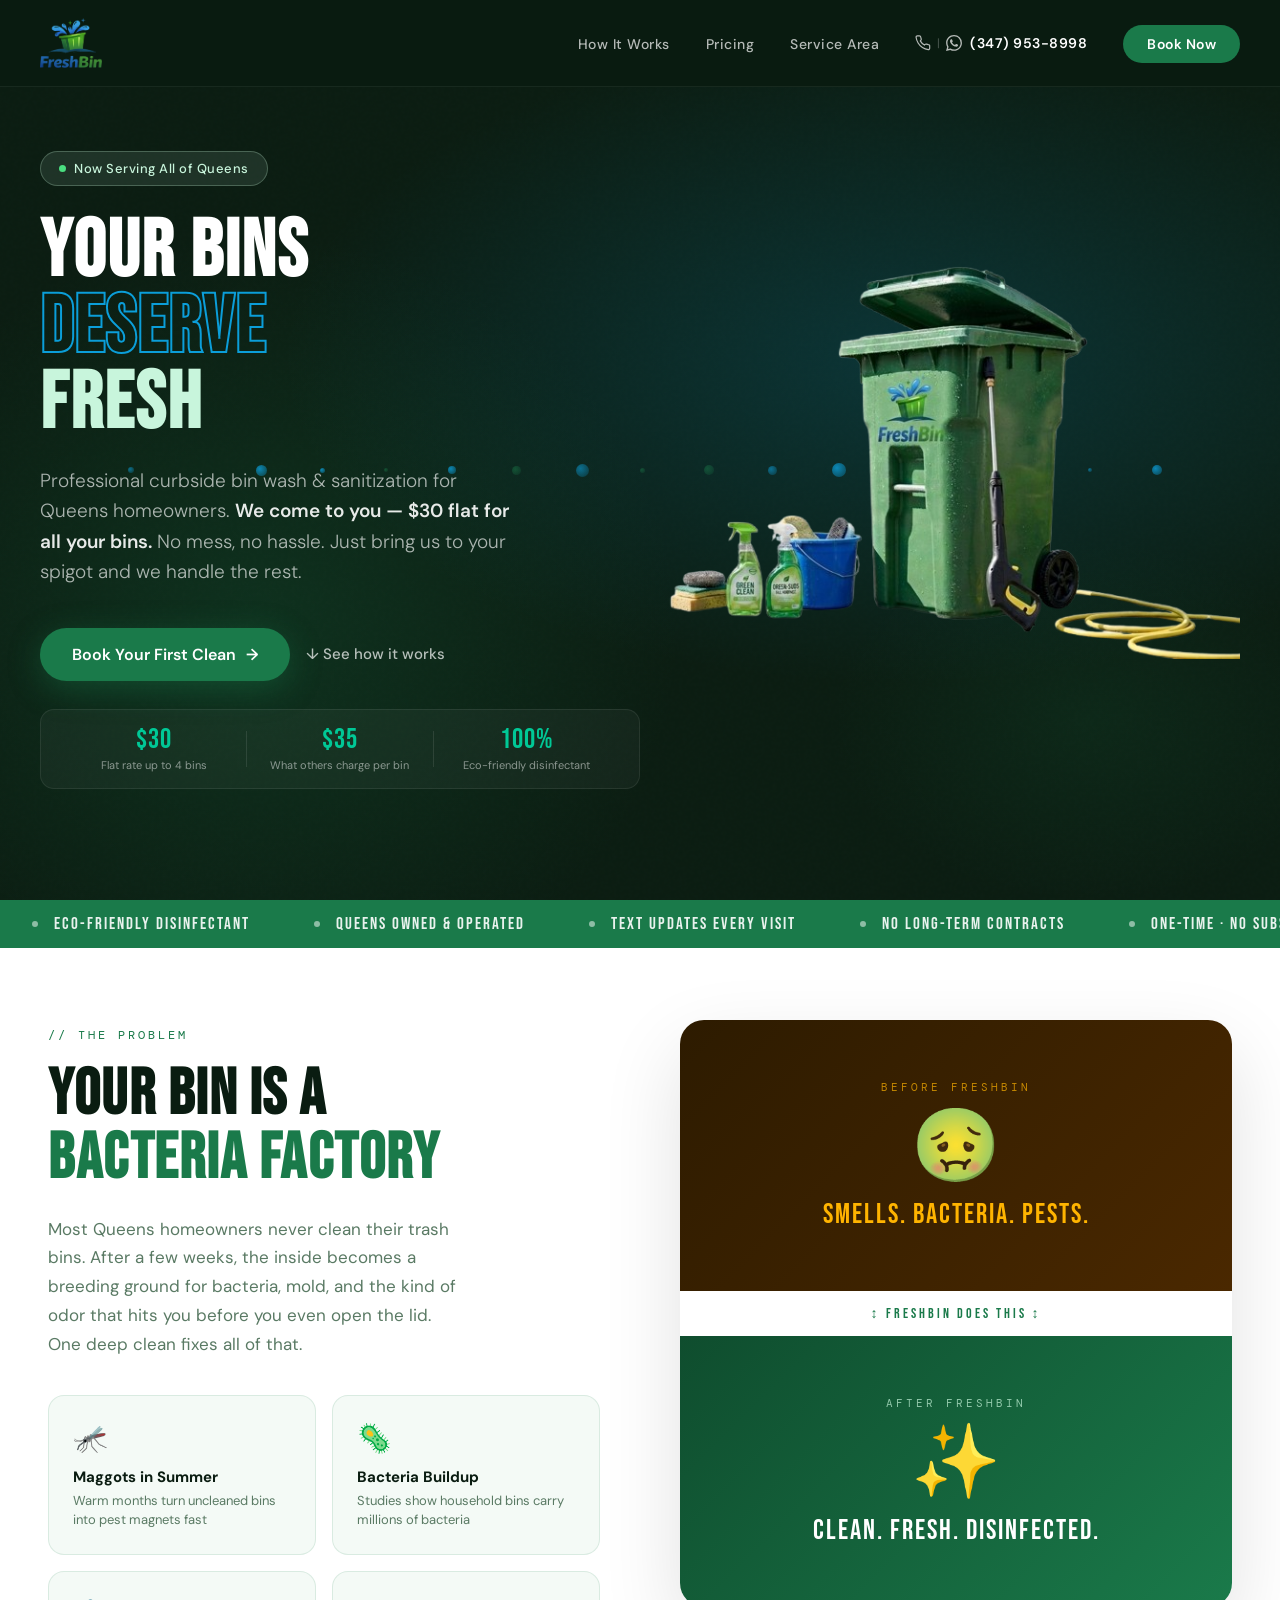
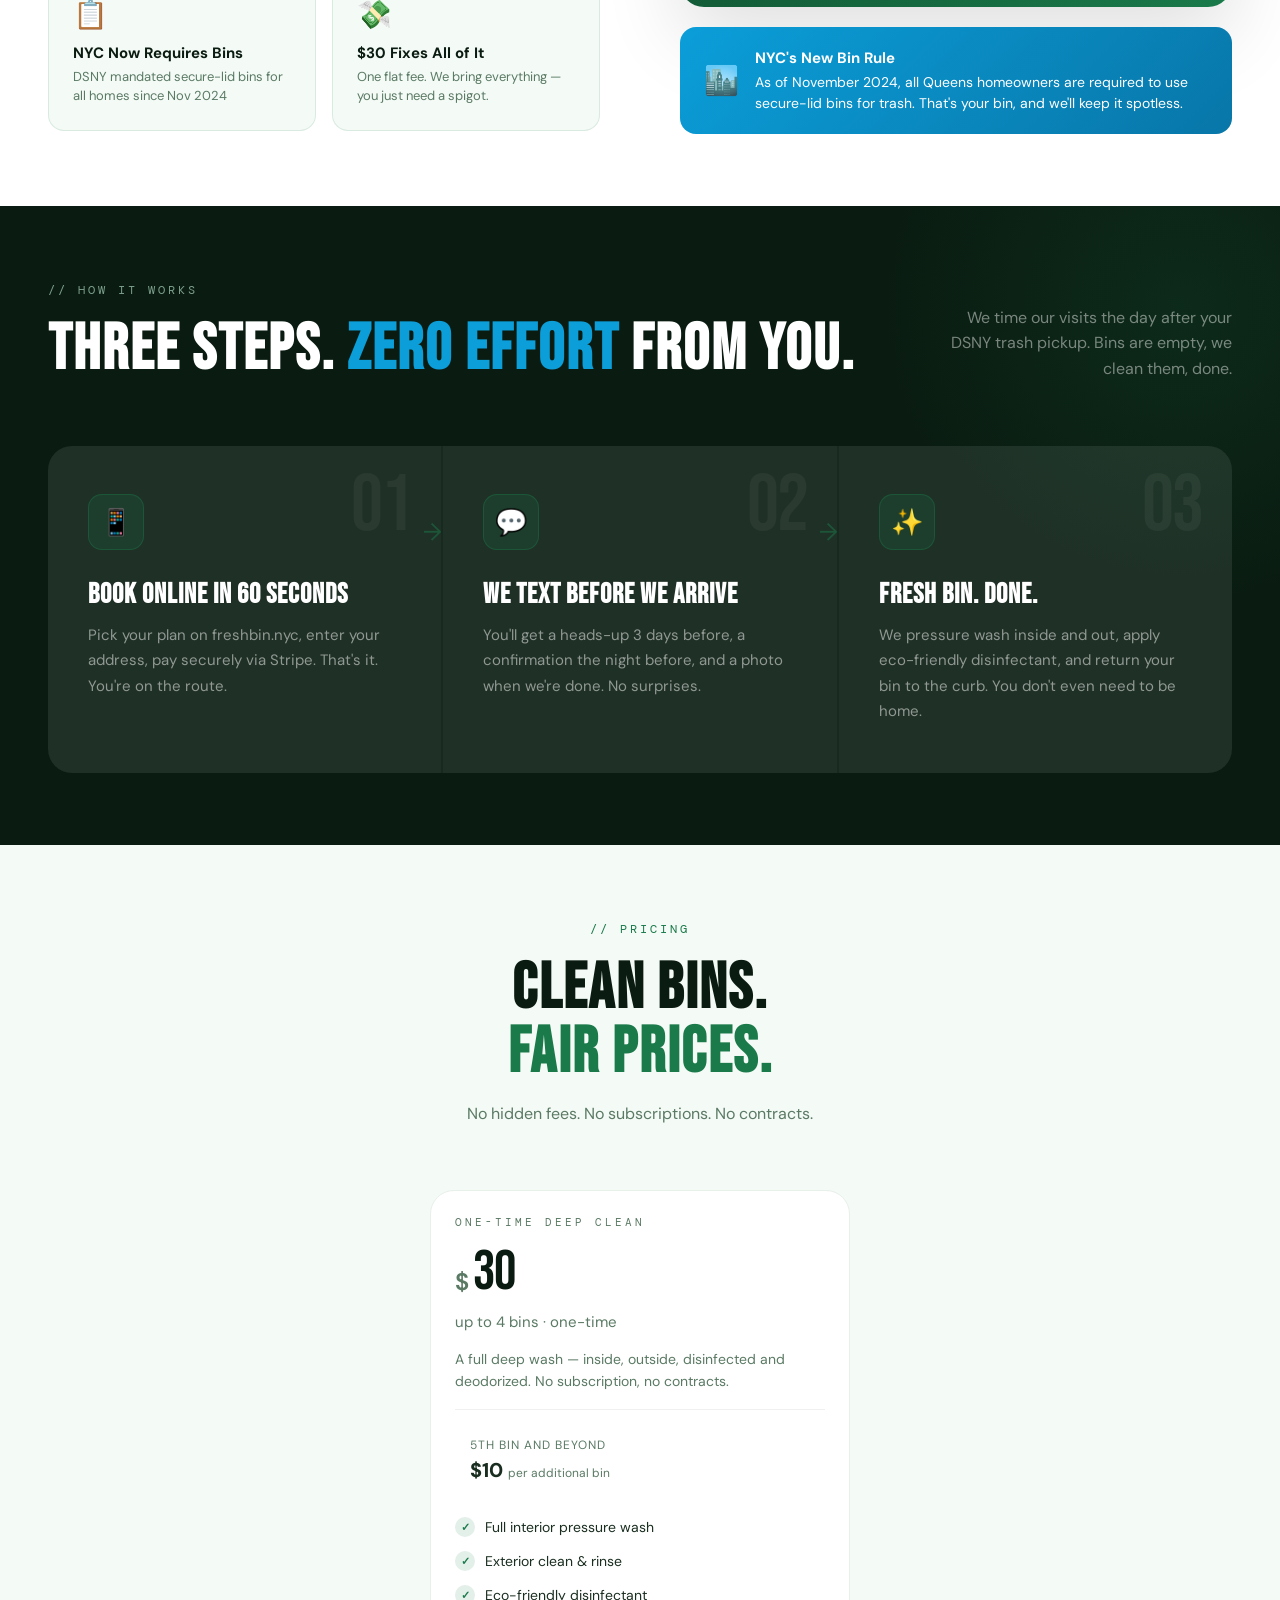
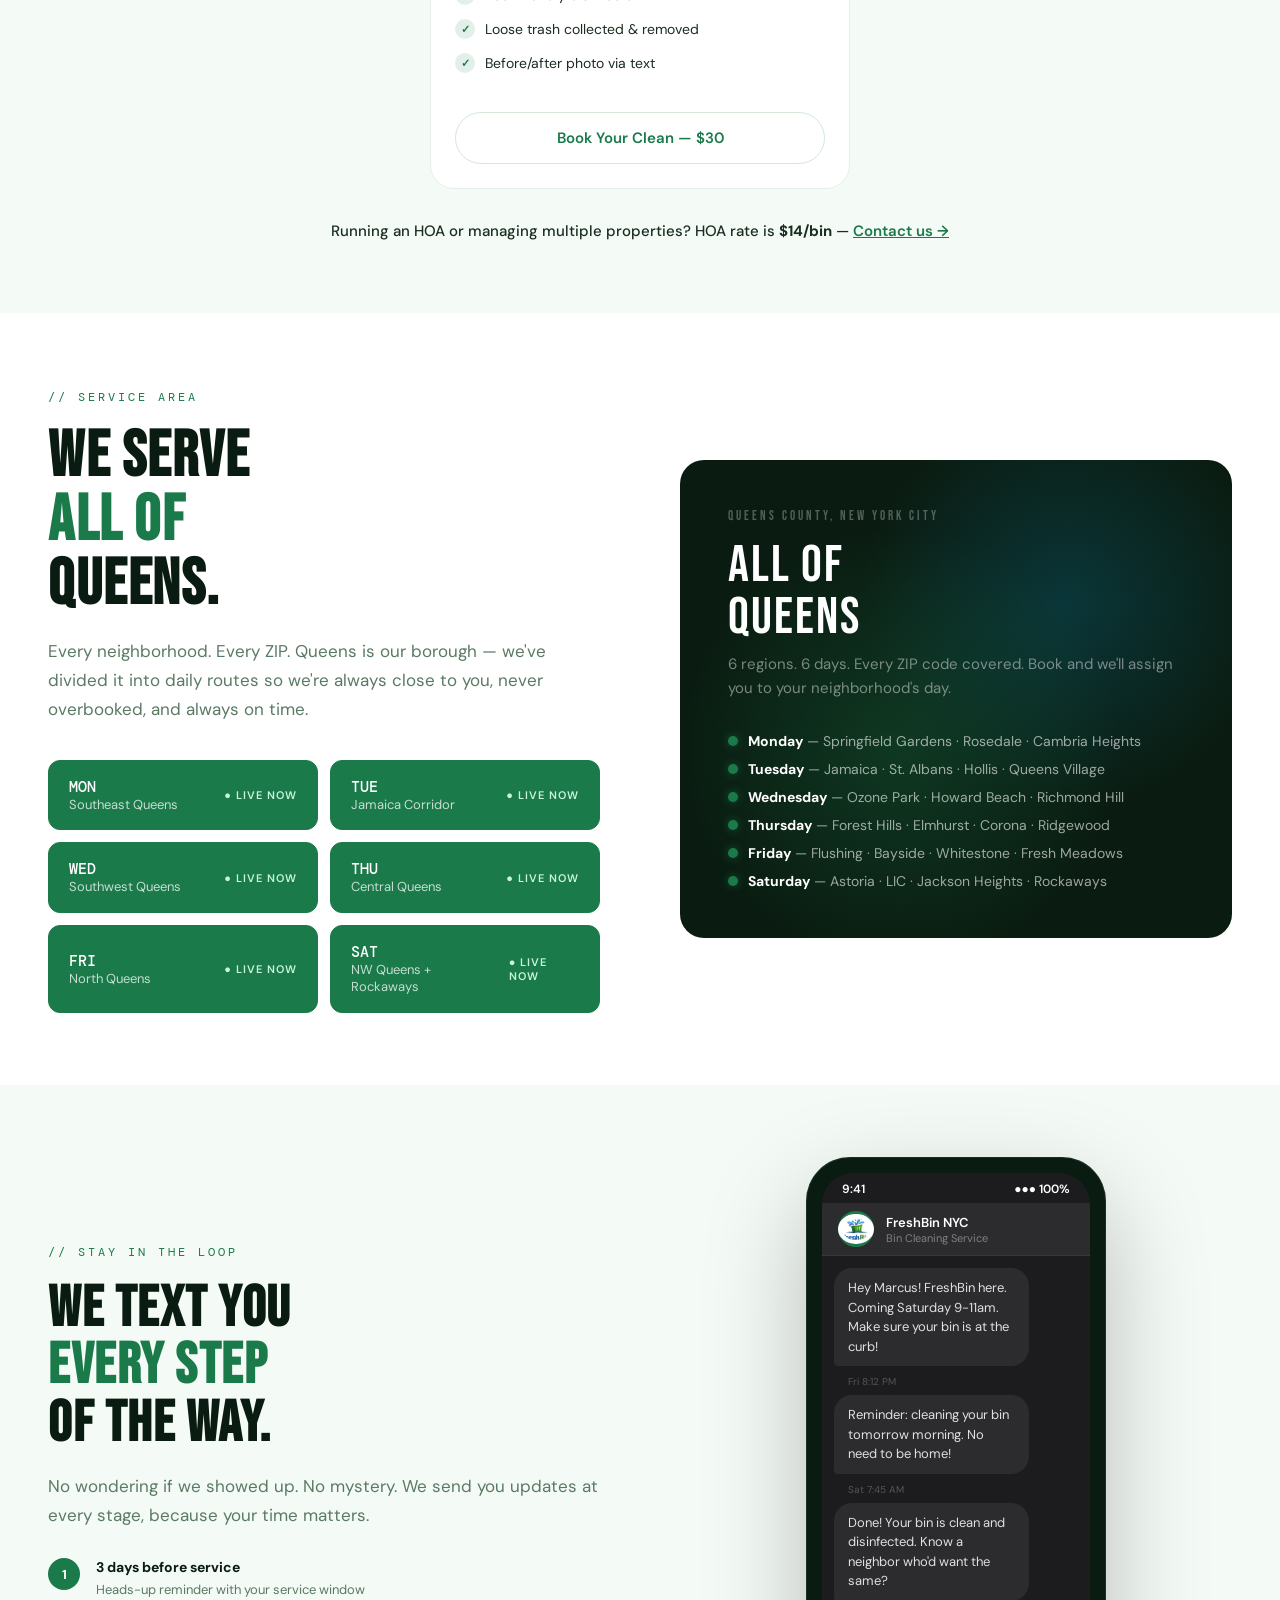
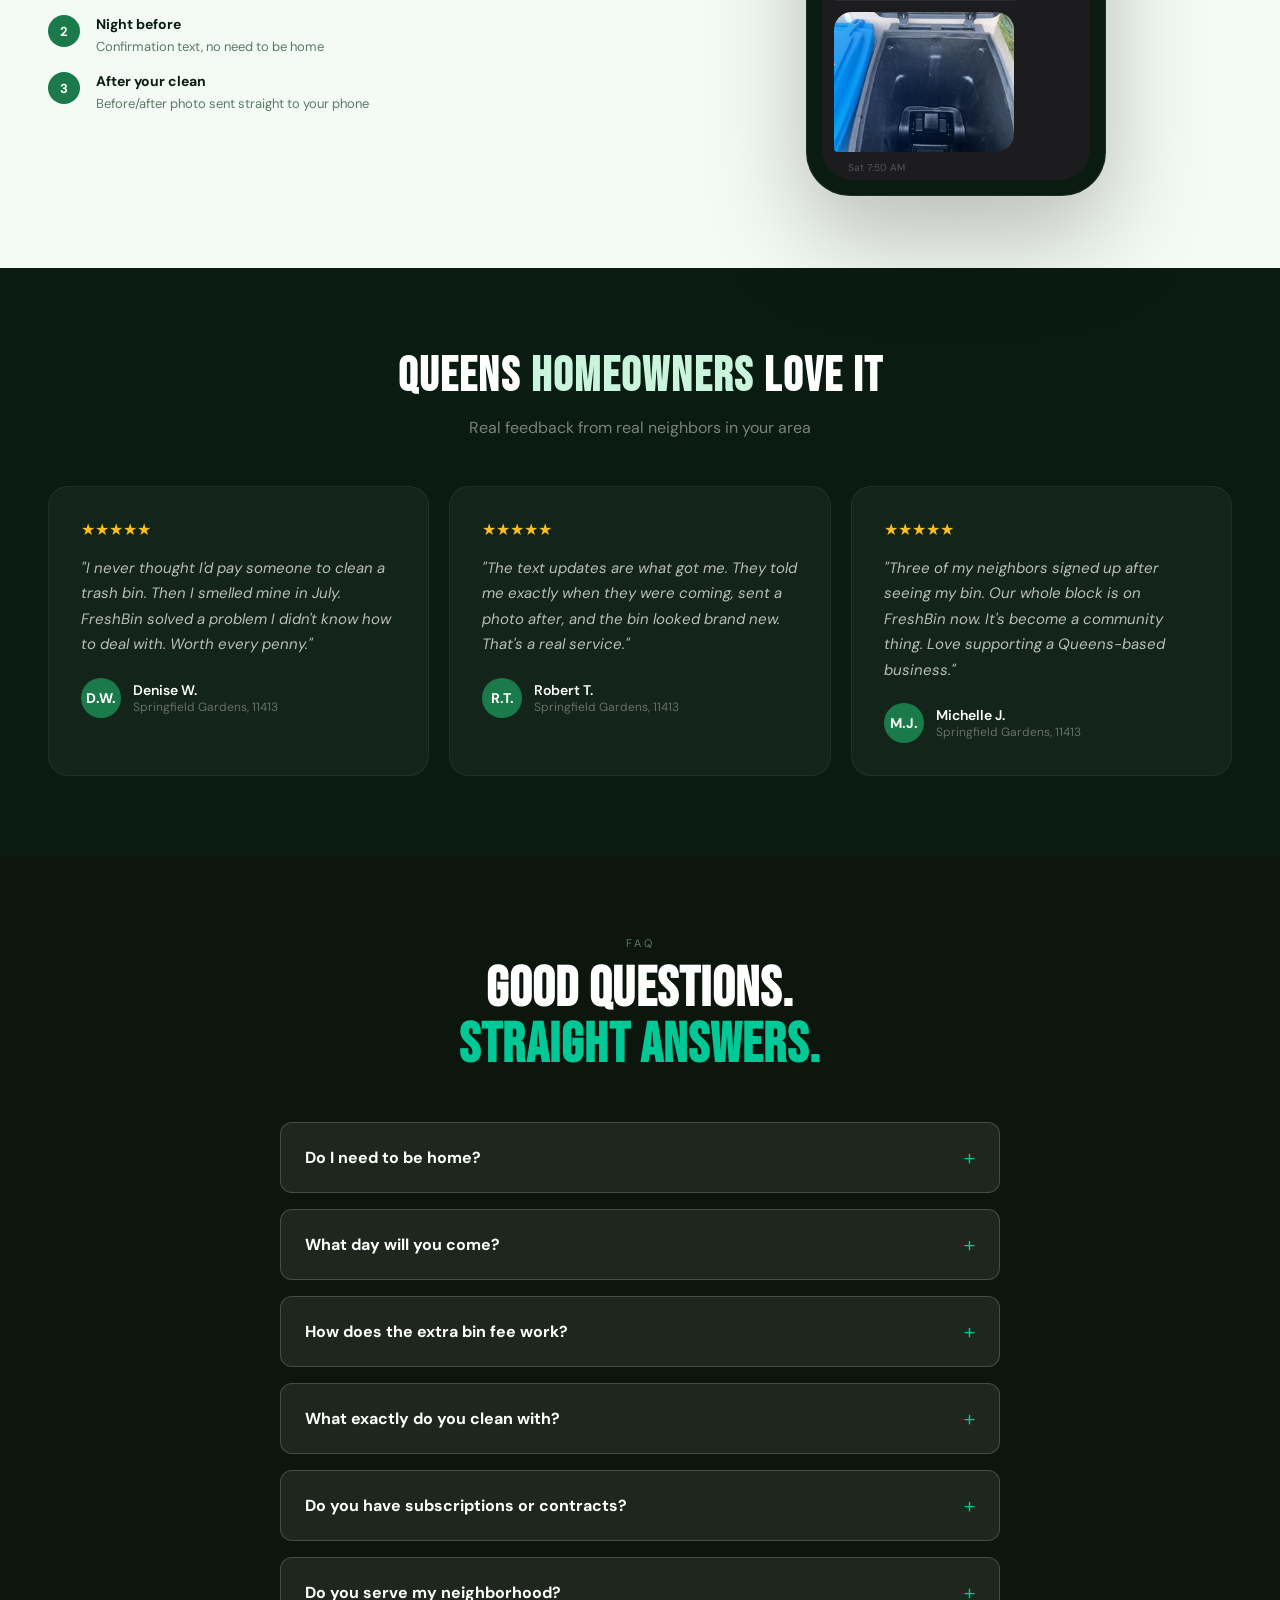
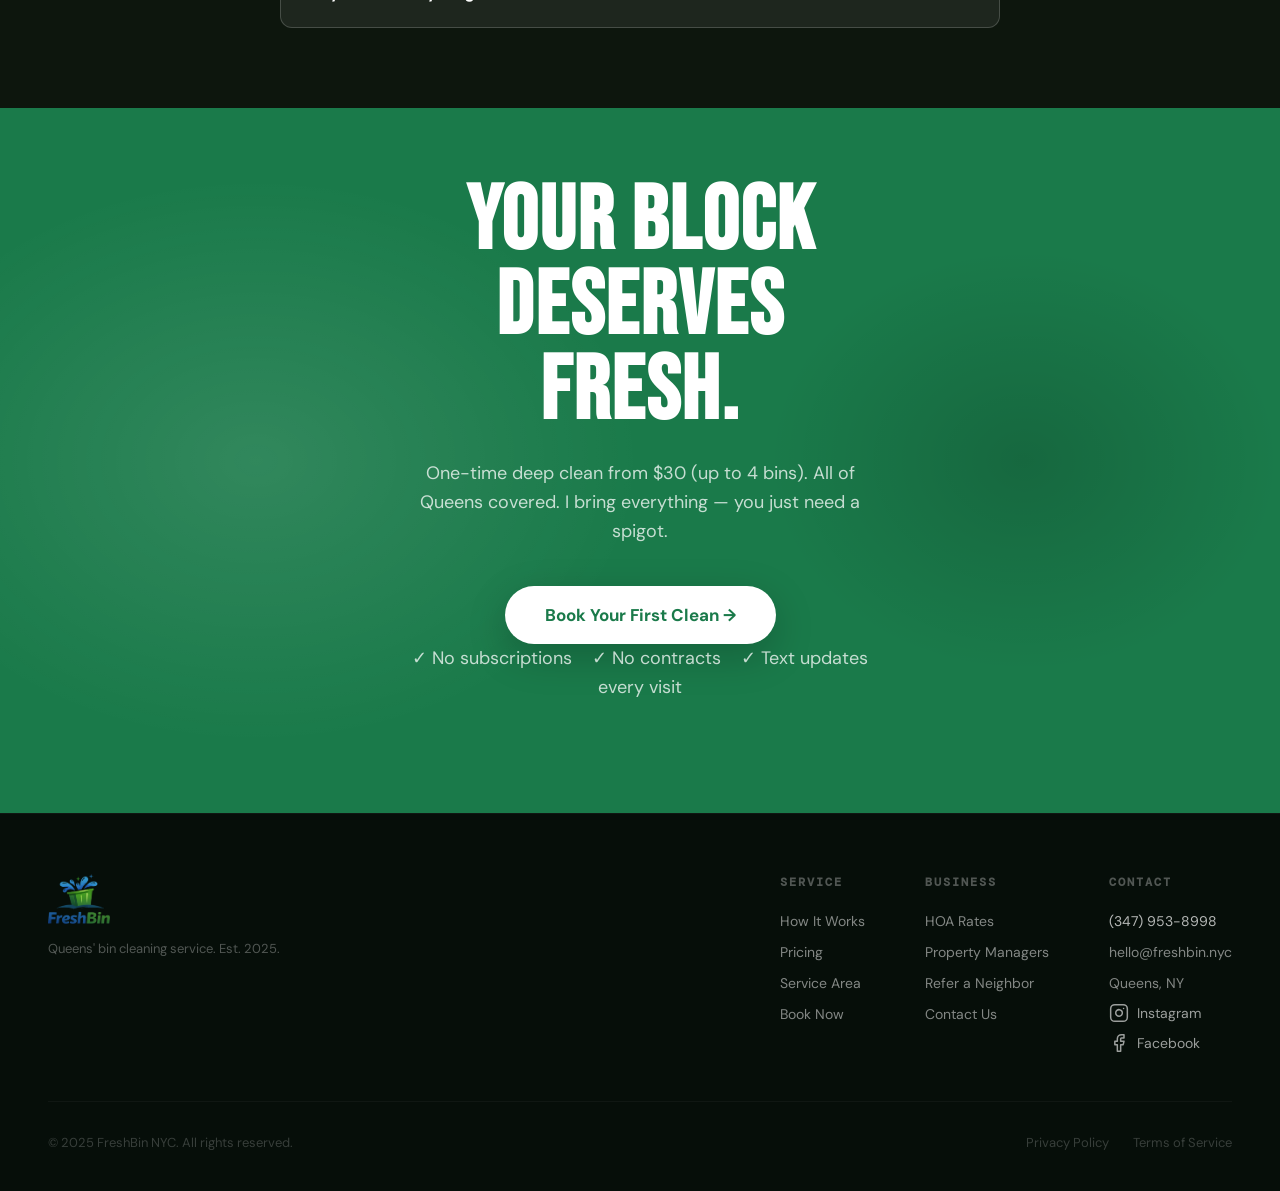
==== commit 0e09c352: "update hero subtitle to professional tagline" ====
--- a/index.html
+++ b/index.html
@@ -229,7 +229,7 @@
       </h1>
 
       <p class="hero-sub">
-        I tried to get my bins cleaned and got quoted $30–35 per bin. So I bought my own equipment and chemicals — and now I bring everything to you. <strong>$30 flat for all your bins.</strong> You just need an outdoor spigot.
+        Professional curbside bin wash &amp; sanitization for Queens homeowners. <strong>We come to you — $30 flat for all your bins.</strong> No mess, no hassle. Just bring us to your spigot and we handle the rest.
       </p>
 
       <div class="hero-actions">
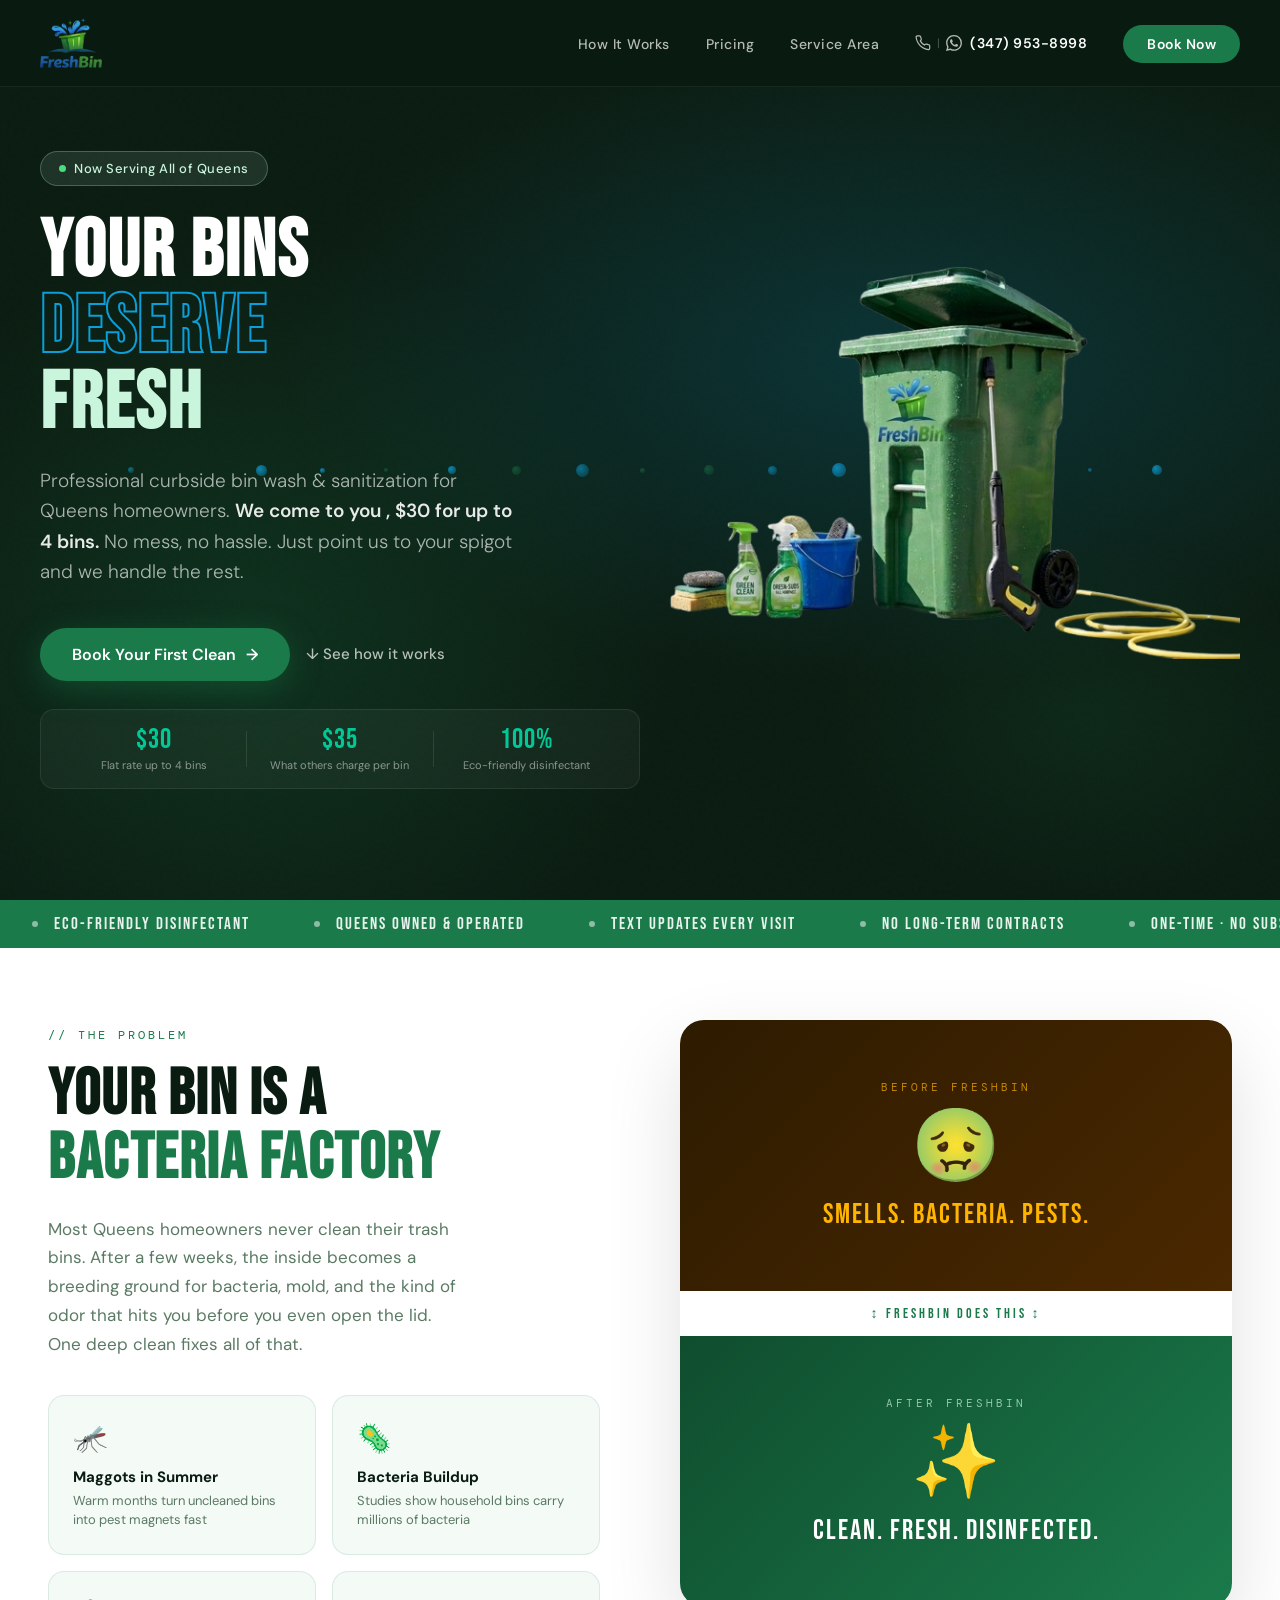
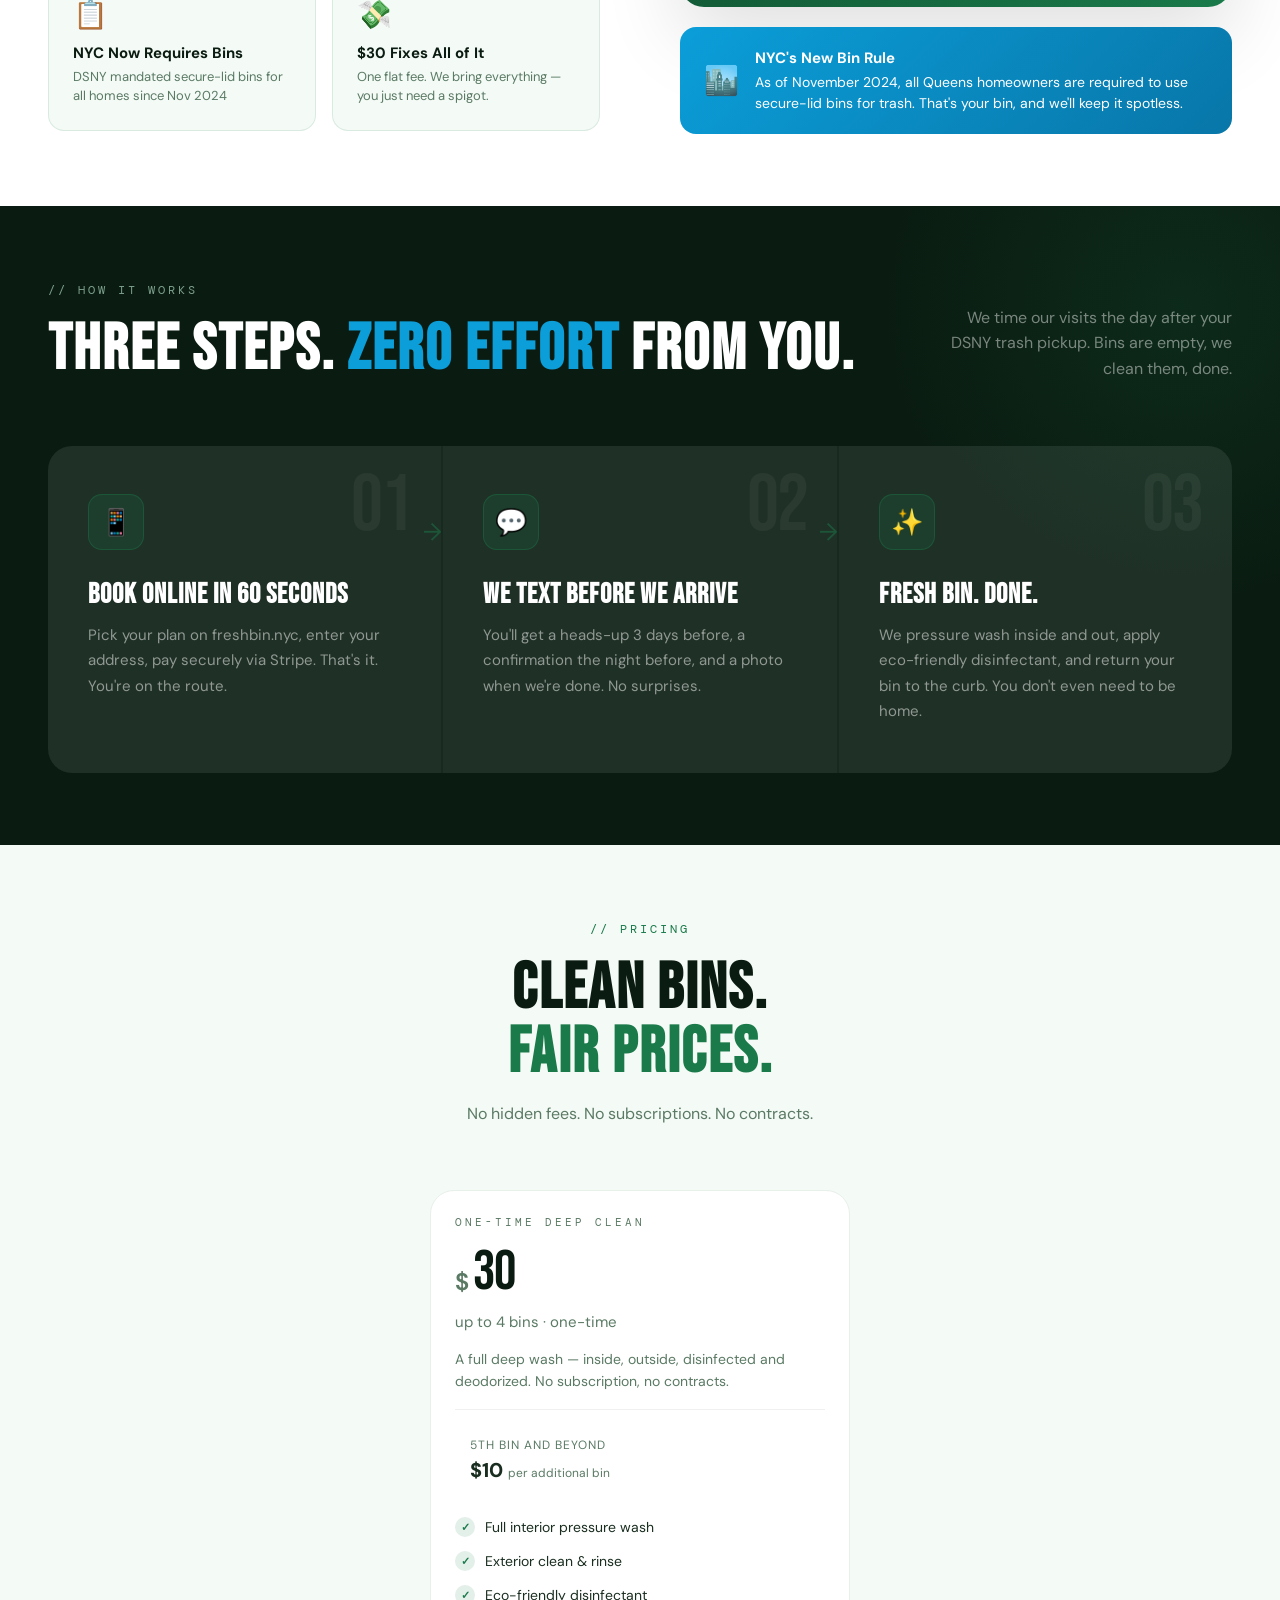
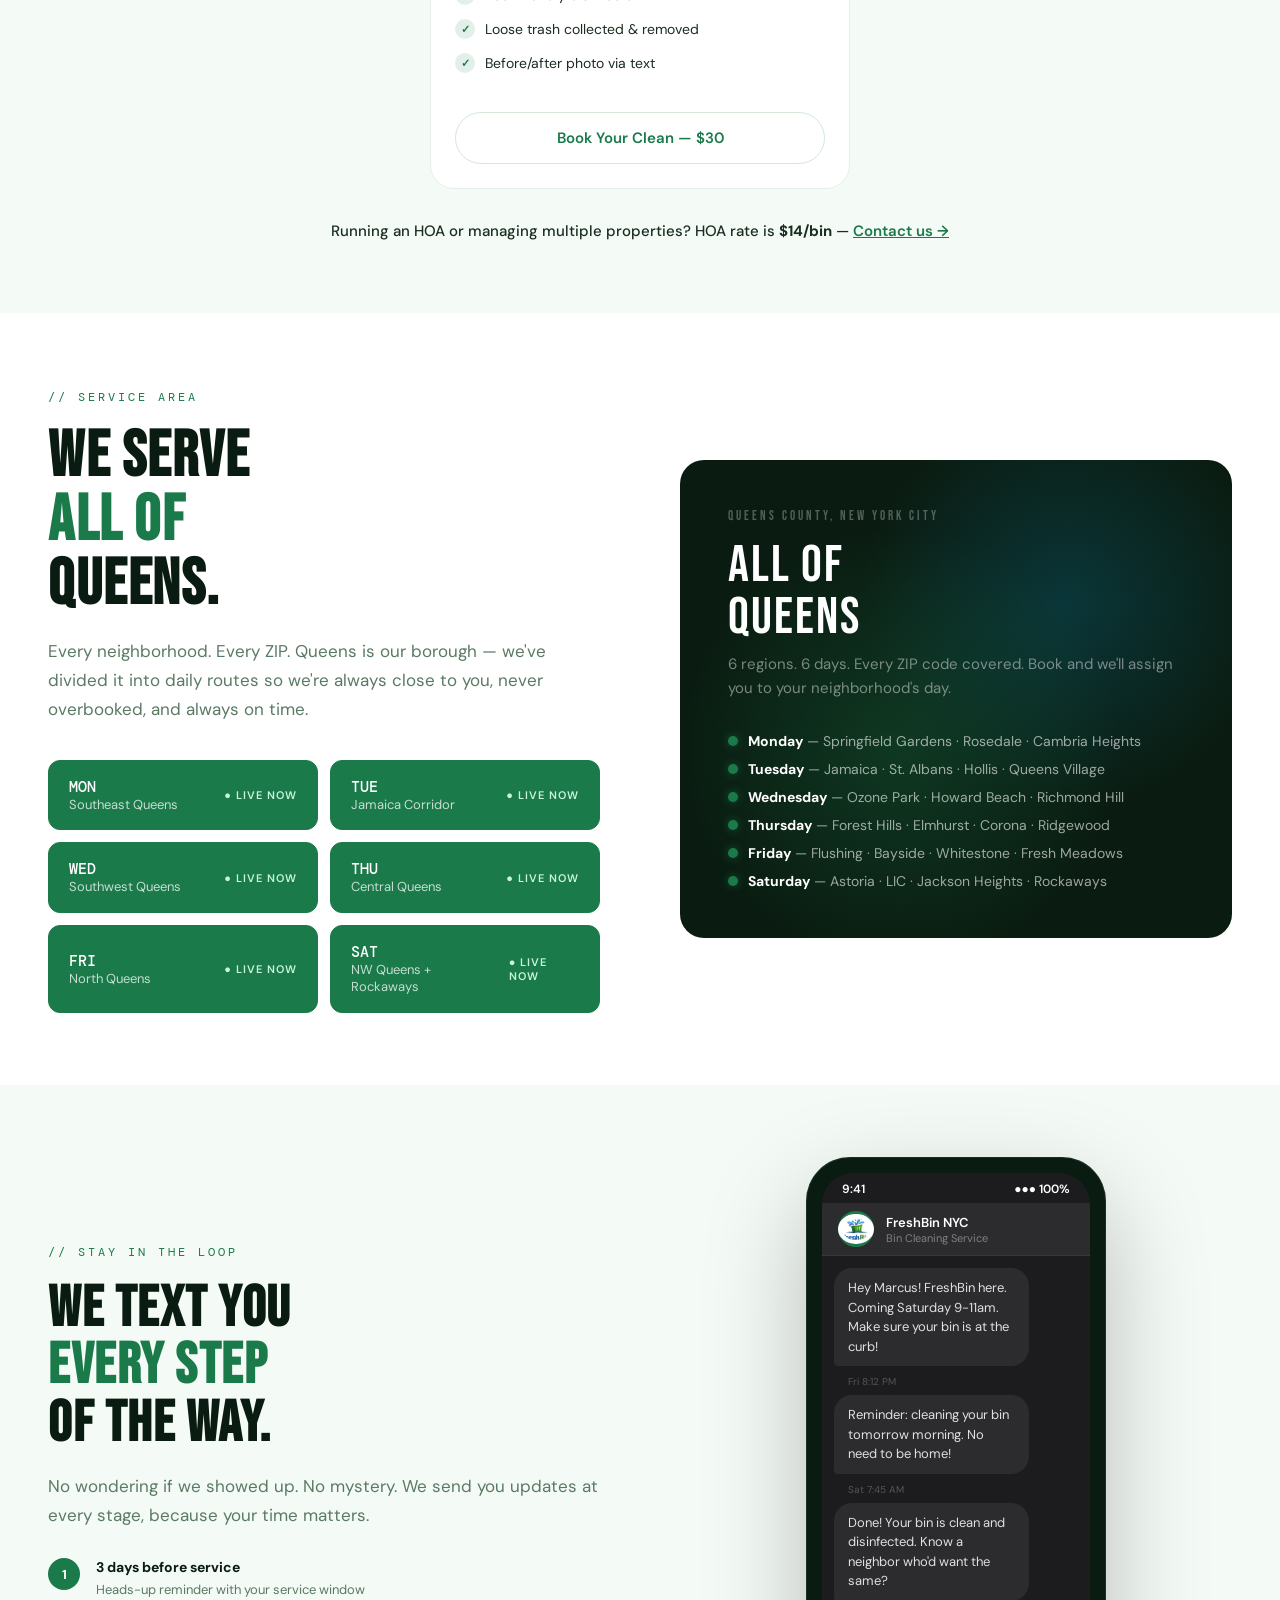
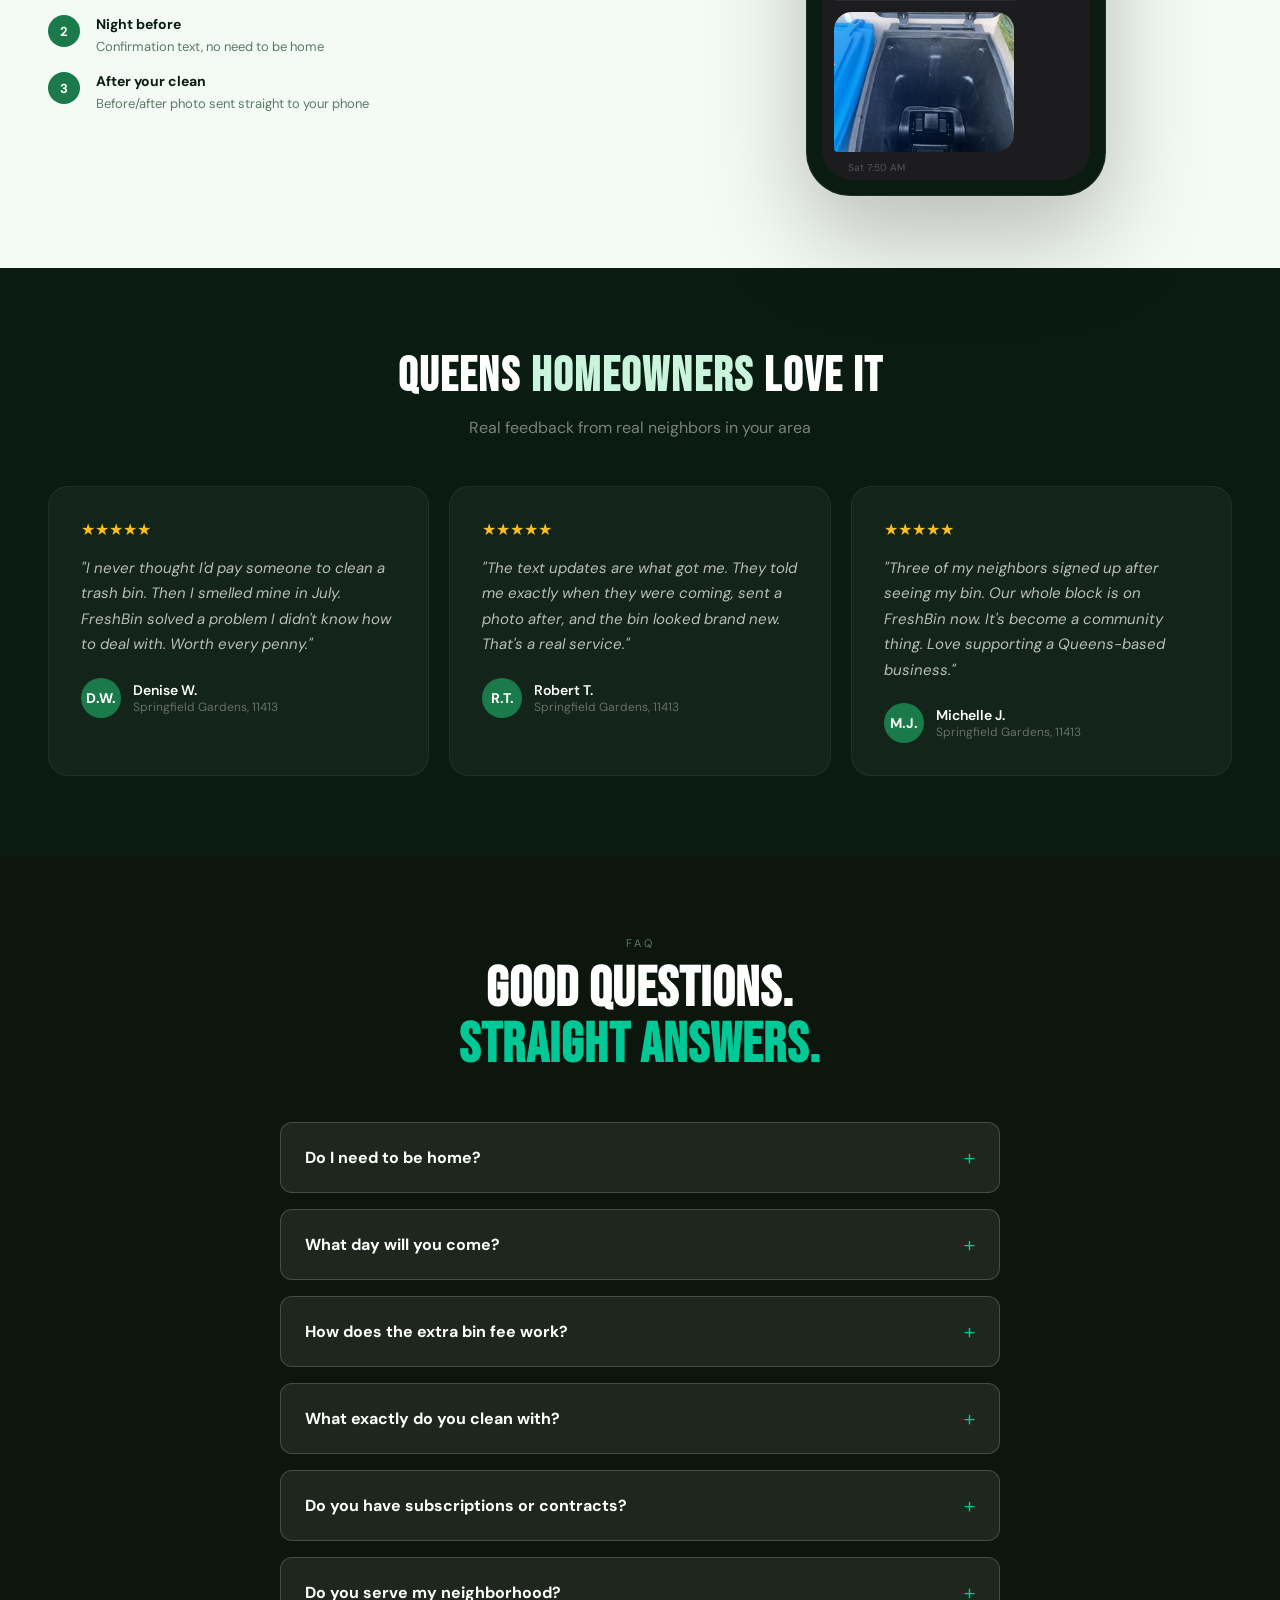
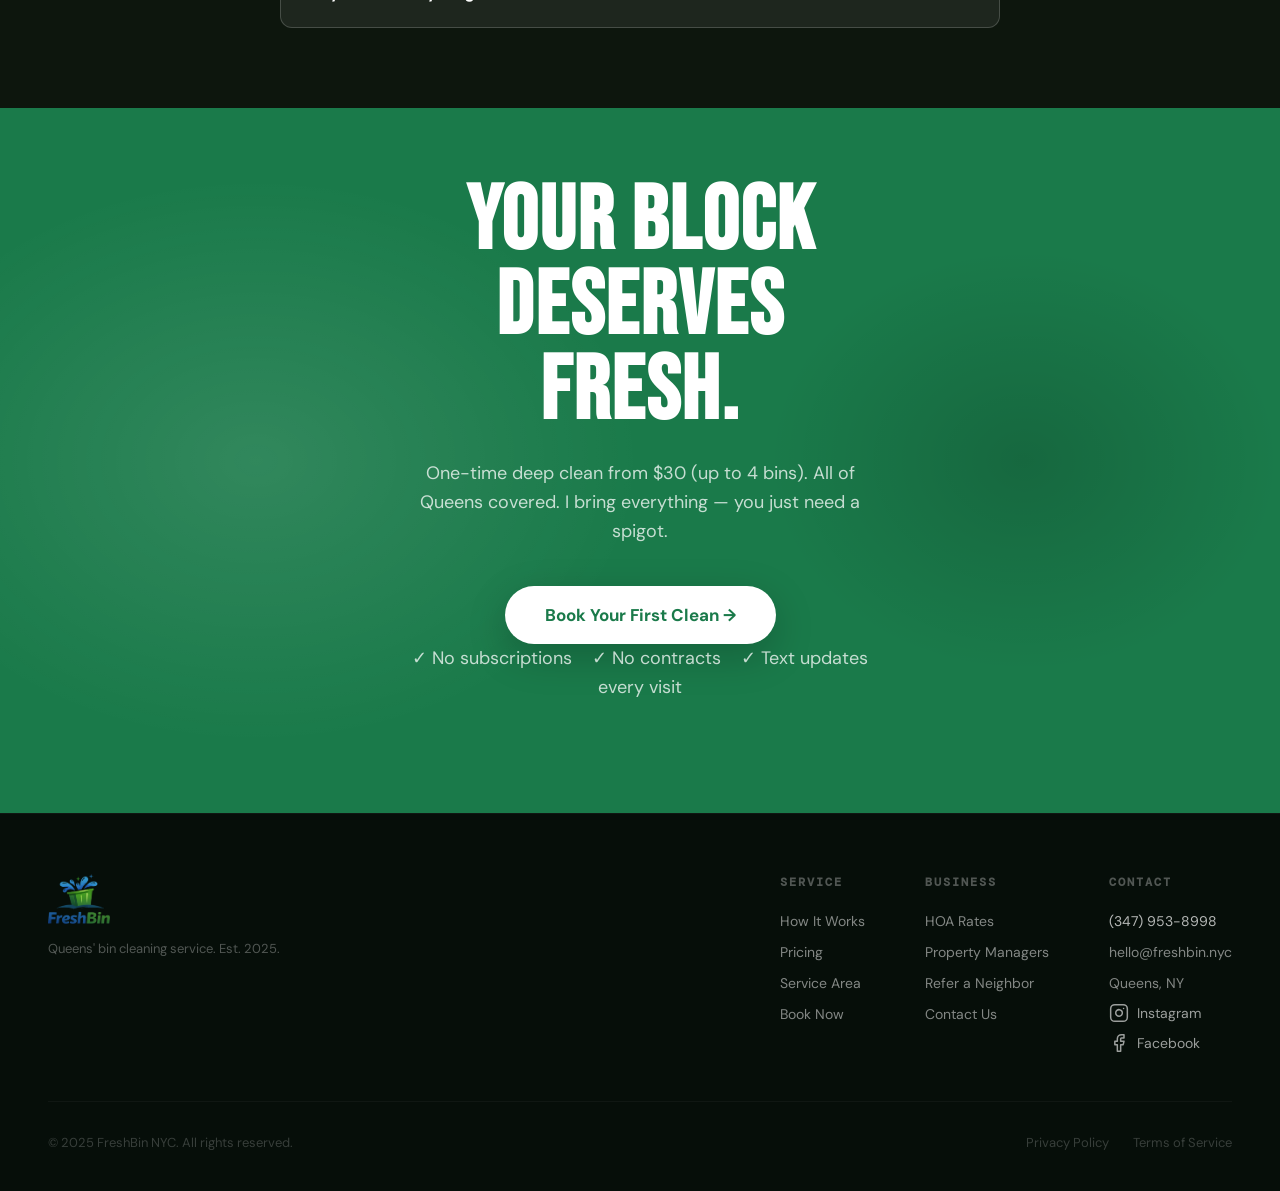
==== commit b64654d9: "fix hero subtitle copy" ====
--- a/index.html
+++ b/index.html
@@ -229,7 +229,7 @@
       </h1>
 
       <p class="hero-sub">
-        Professional curbside bin wash &amp; sanitization for Queens homeowners. <strong>We come to you — $30 flat for all your bins.</strong> No mess, no hassle. Just bring us to your spigot and we handle the rest.
+        Professional curbside bin wash &amp; sanitization for Queens homeowners. <strong>We come to you , $30 for up to 4 bins.</strong> No mess, no hassle. Just point us to your spigot and we handle the rest.
       </p>
 
       <div class="hero-actions">
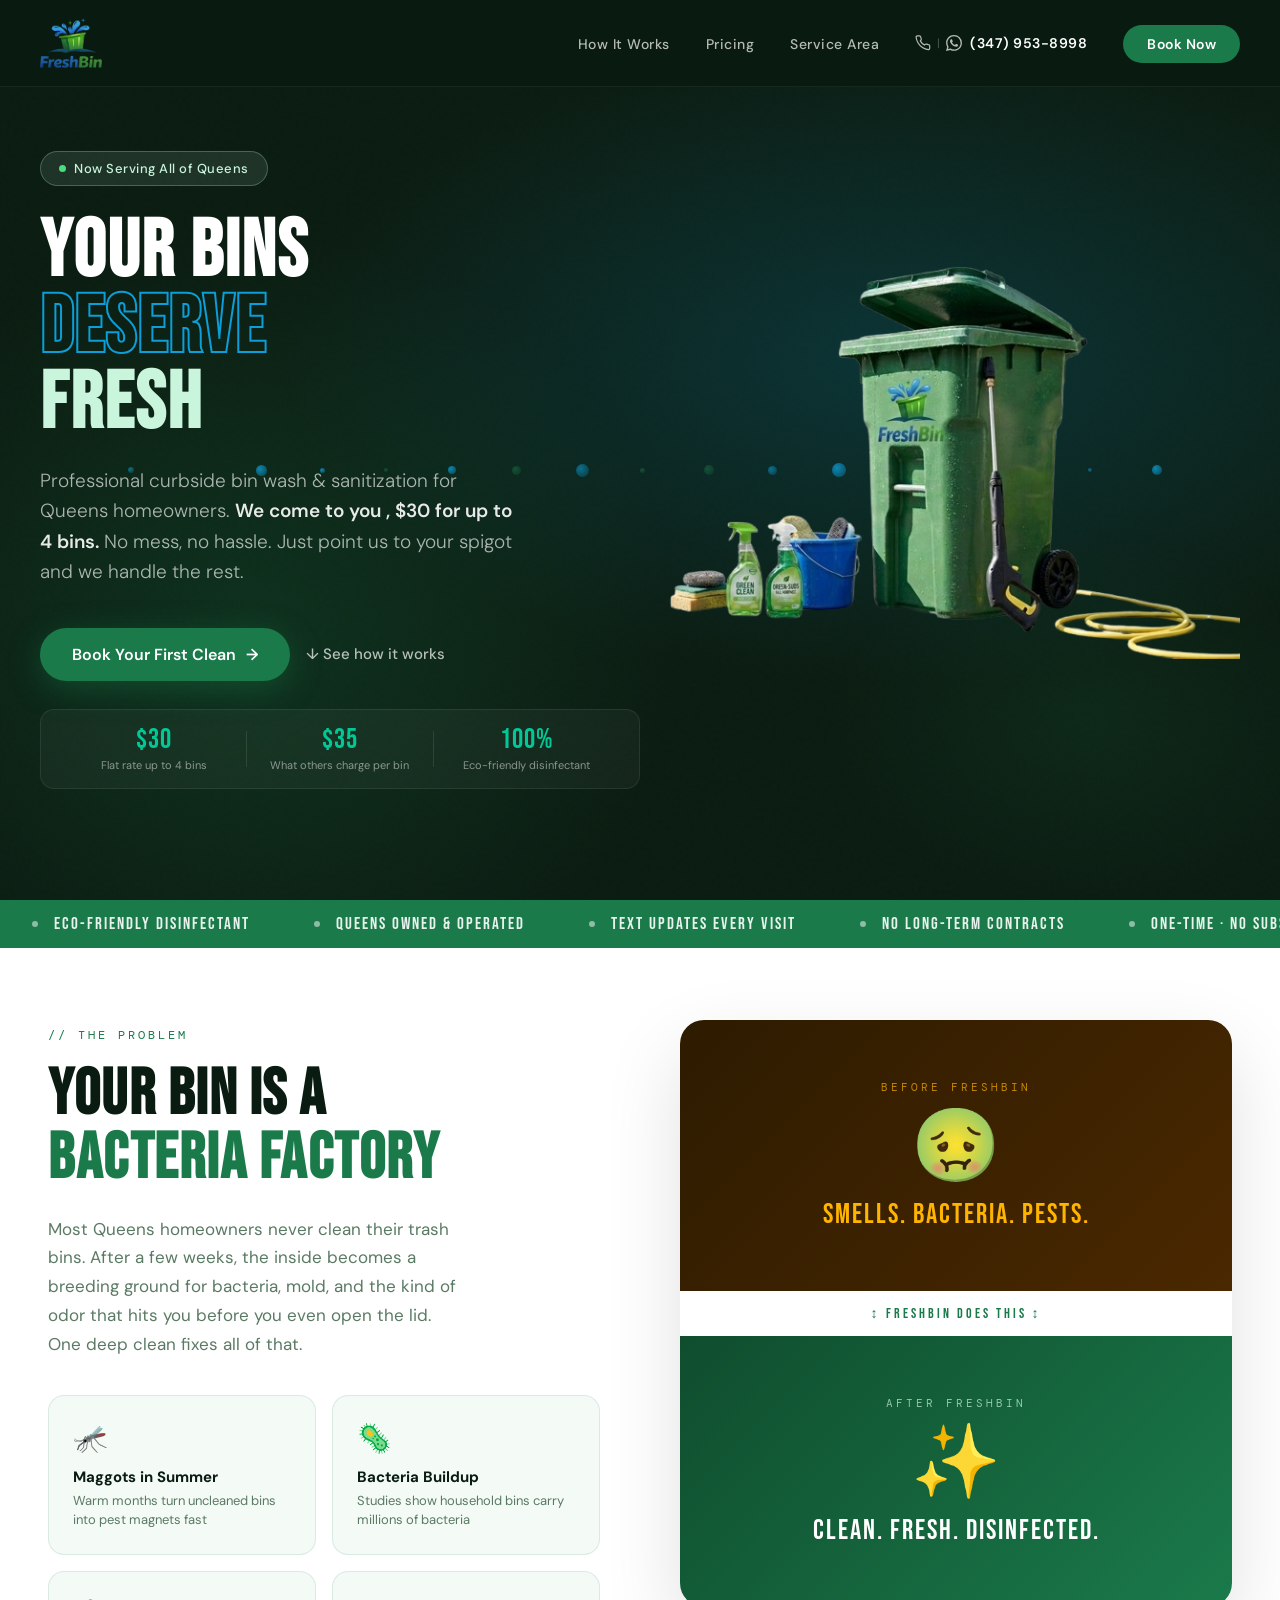
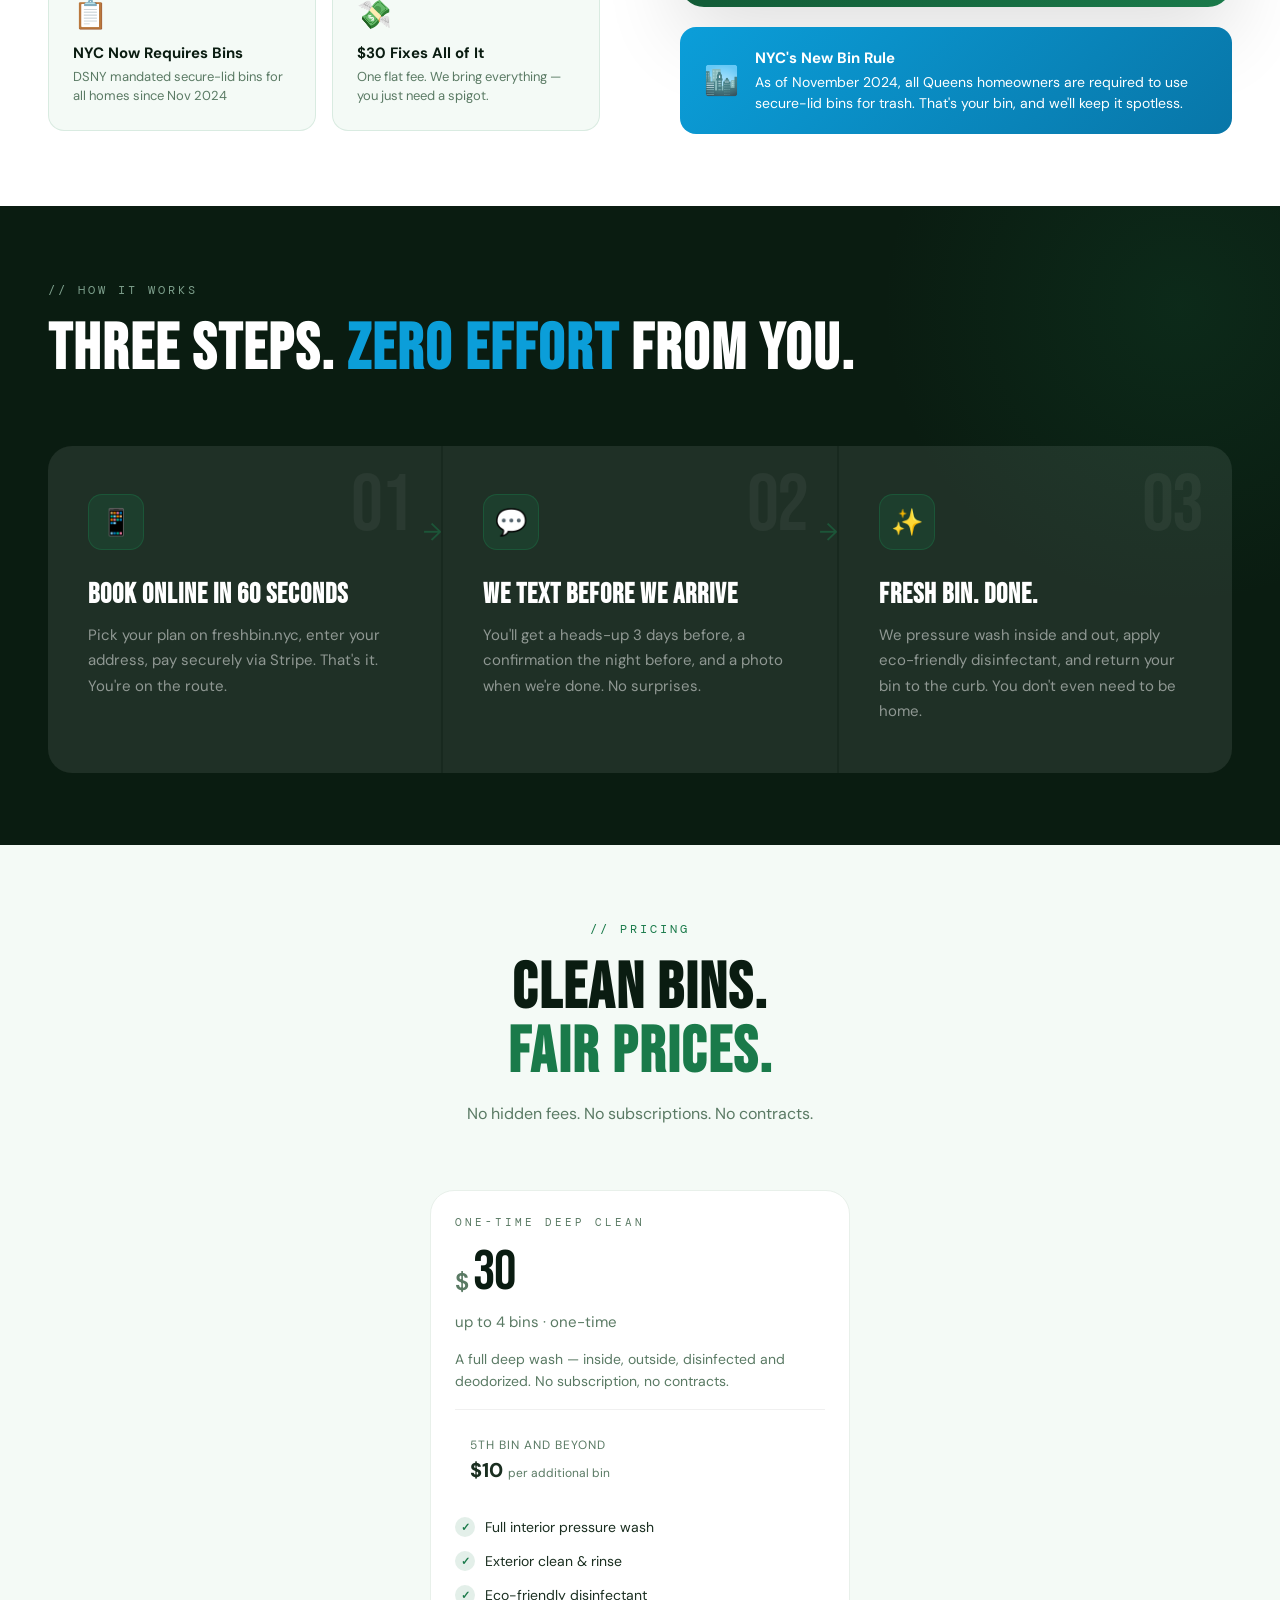
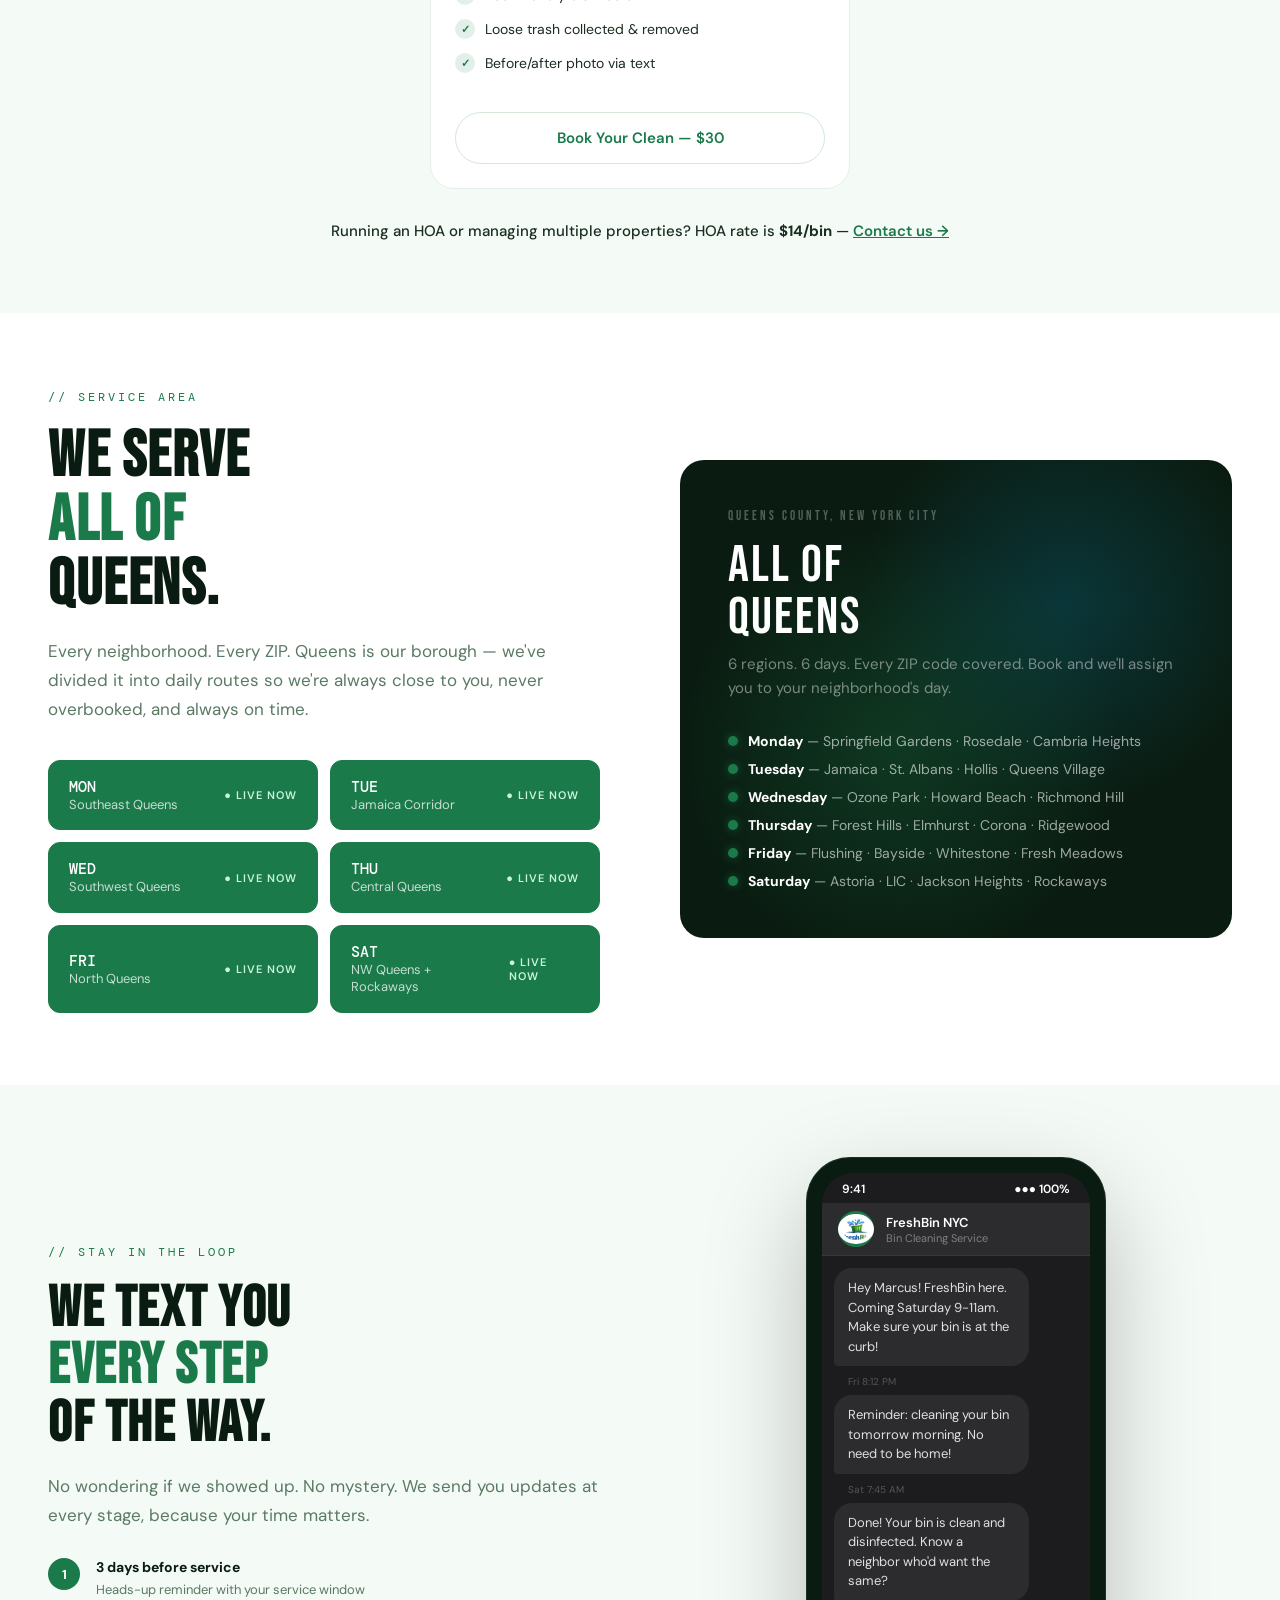
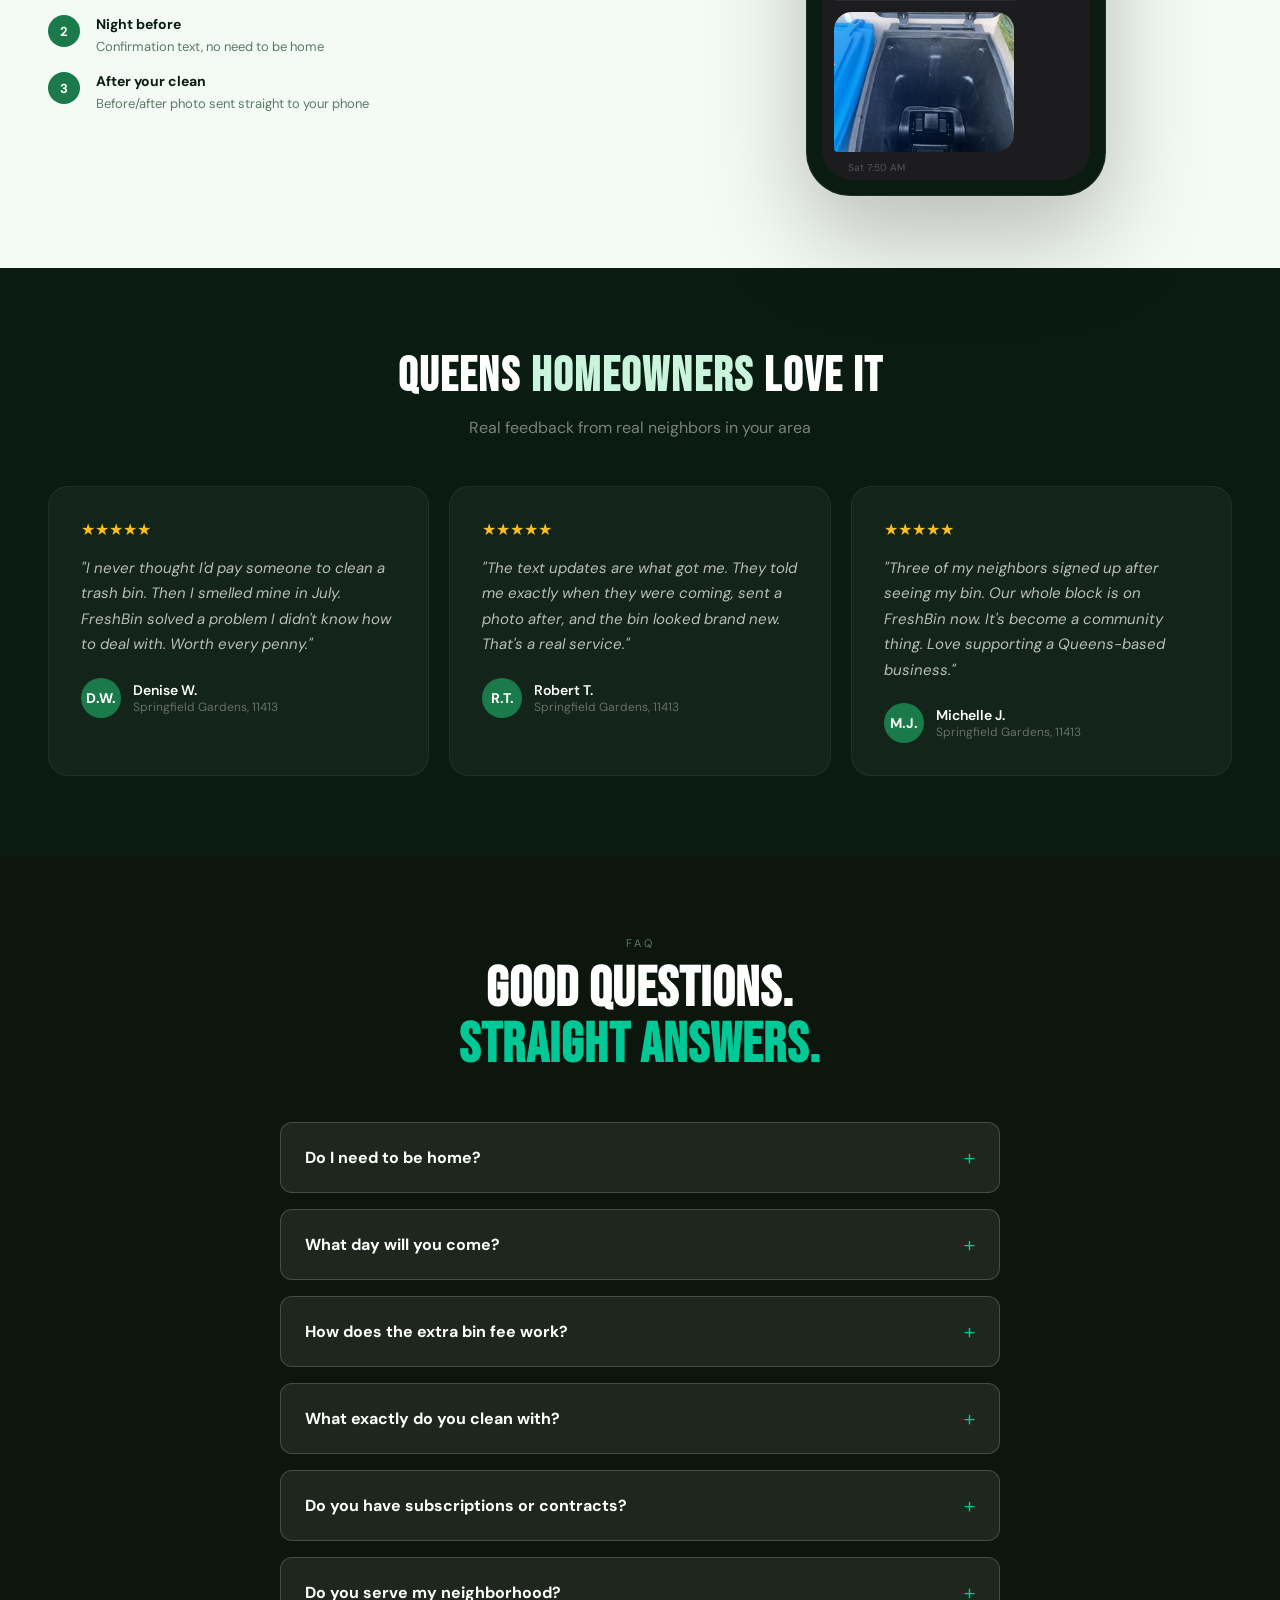
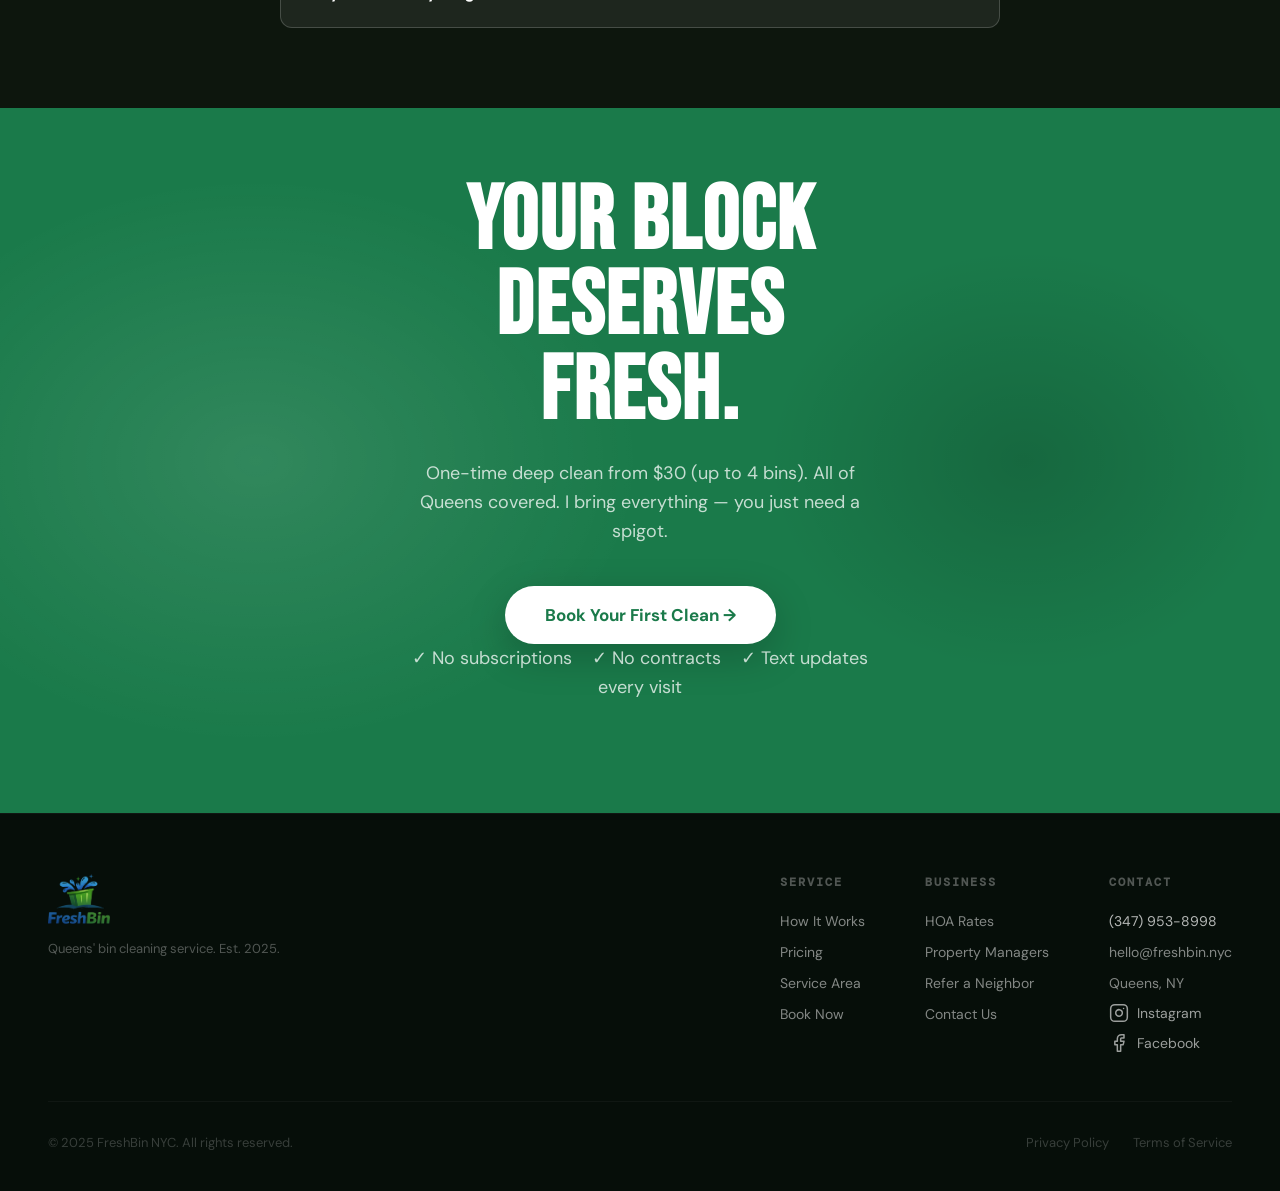
==== commit e0be3bb6: "remove DSNY timing text" ====
--- a/index.html
+++ b/index.html
@@ -533,7 +533,6 @@
         <span class="section-label" style="color:rgba(200,245,220,0.6)">//&nbsp;How it works</span>
         <h2>THREE STEPS. <span>ZERO EFFORT</span> FROM YOU.</h2>
       </div>
-      <p>We time our visits the day after your DSNY trash pickup. Bins are empty, we clean them, done.</p>
     </div>
     <div class="steps">
       <div class="step reveal">
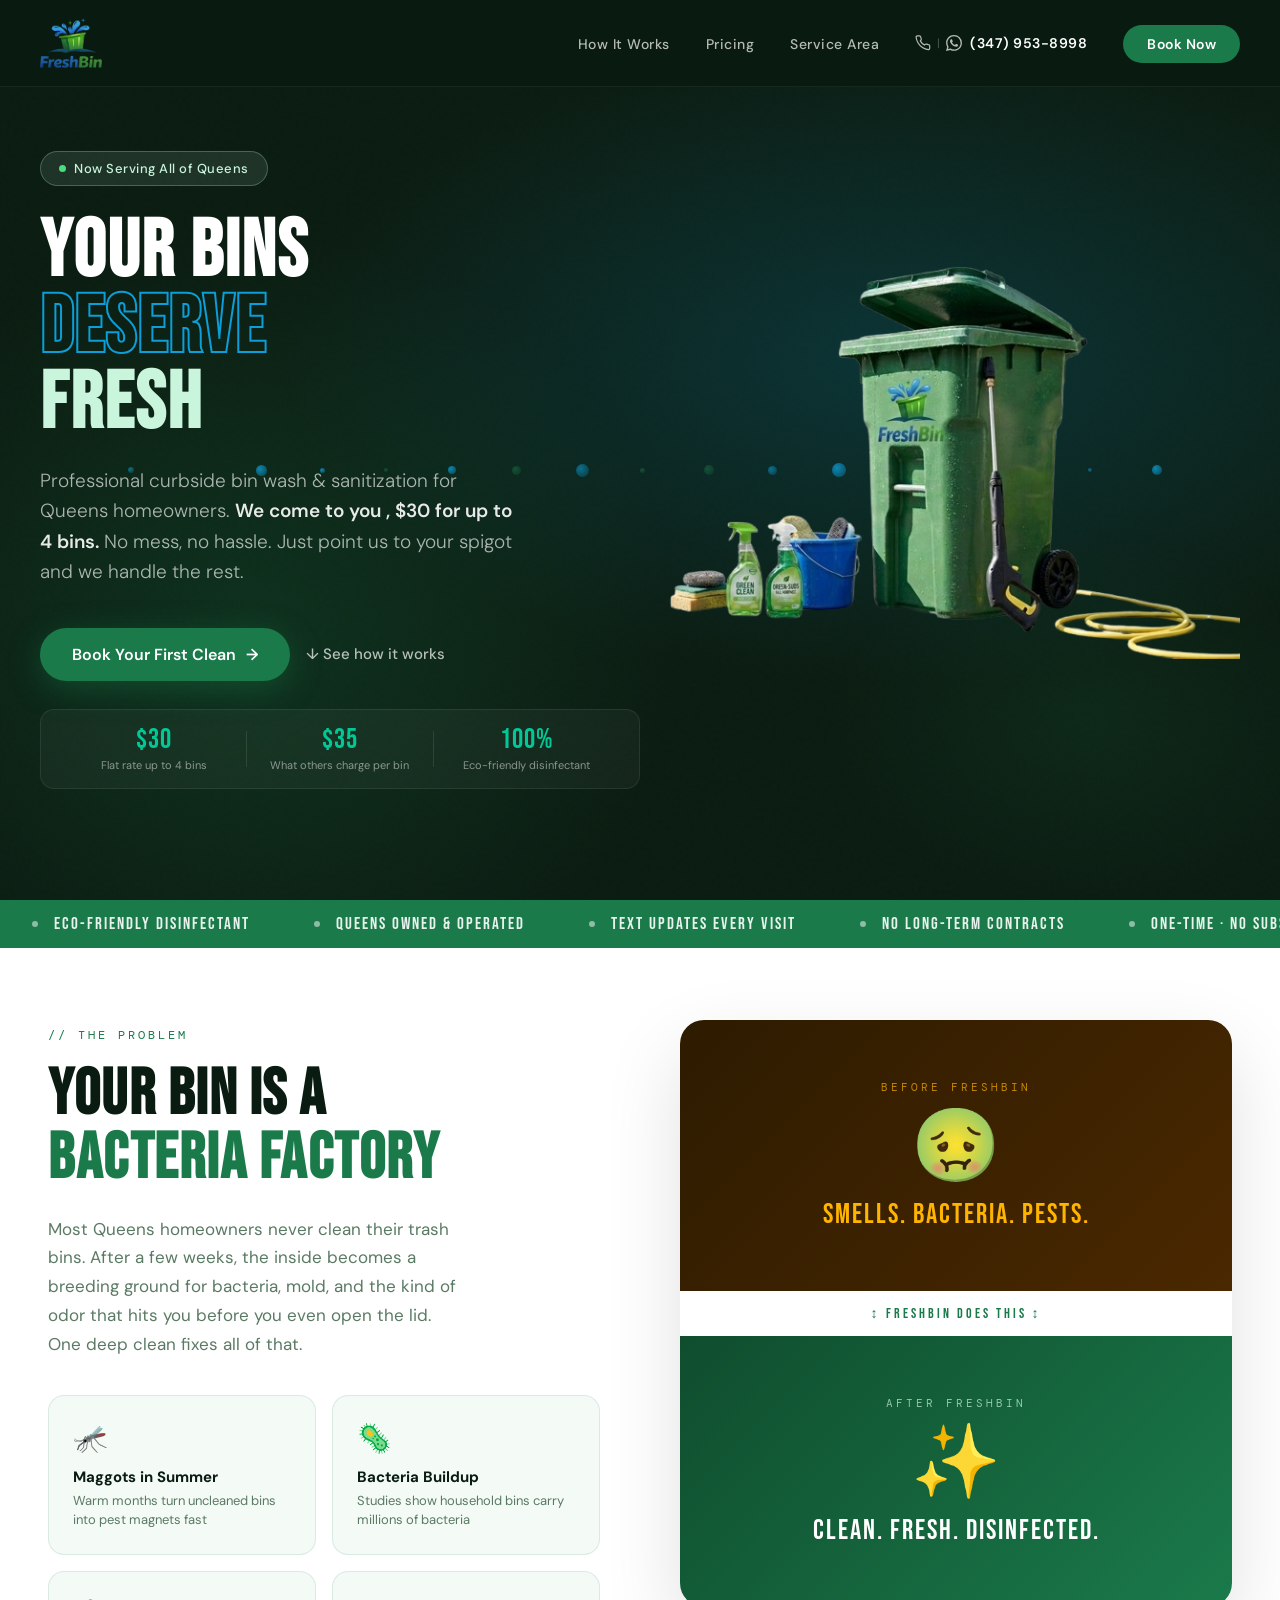
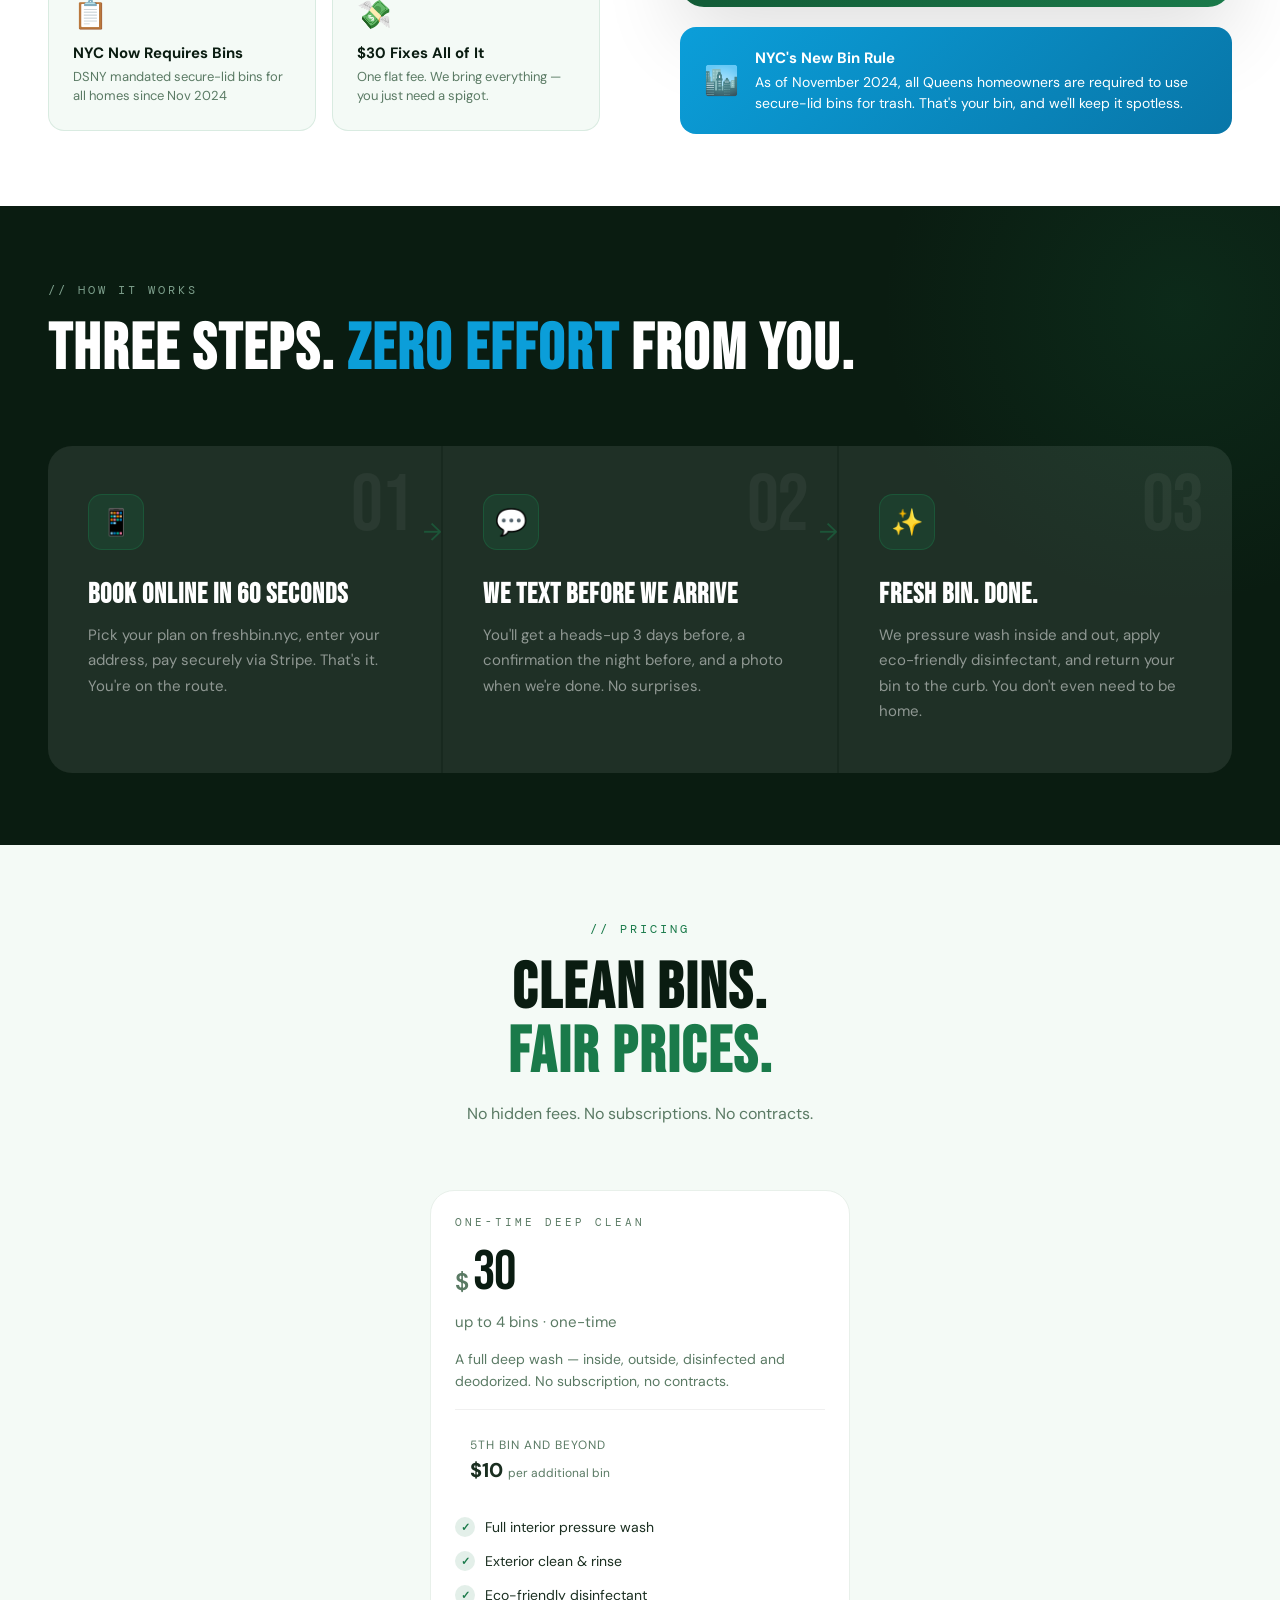
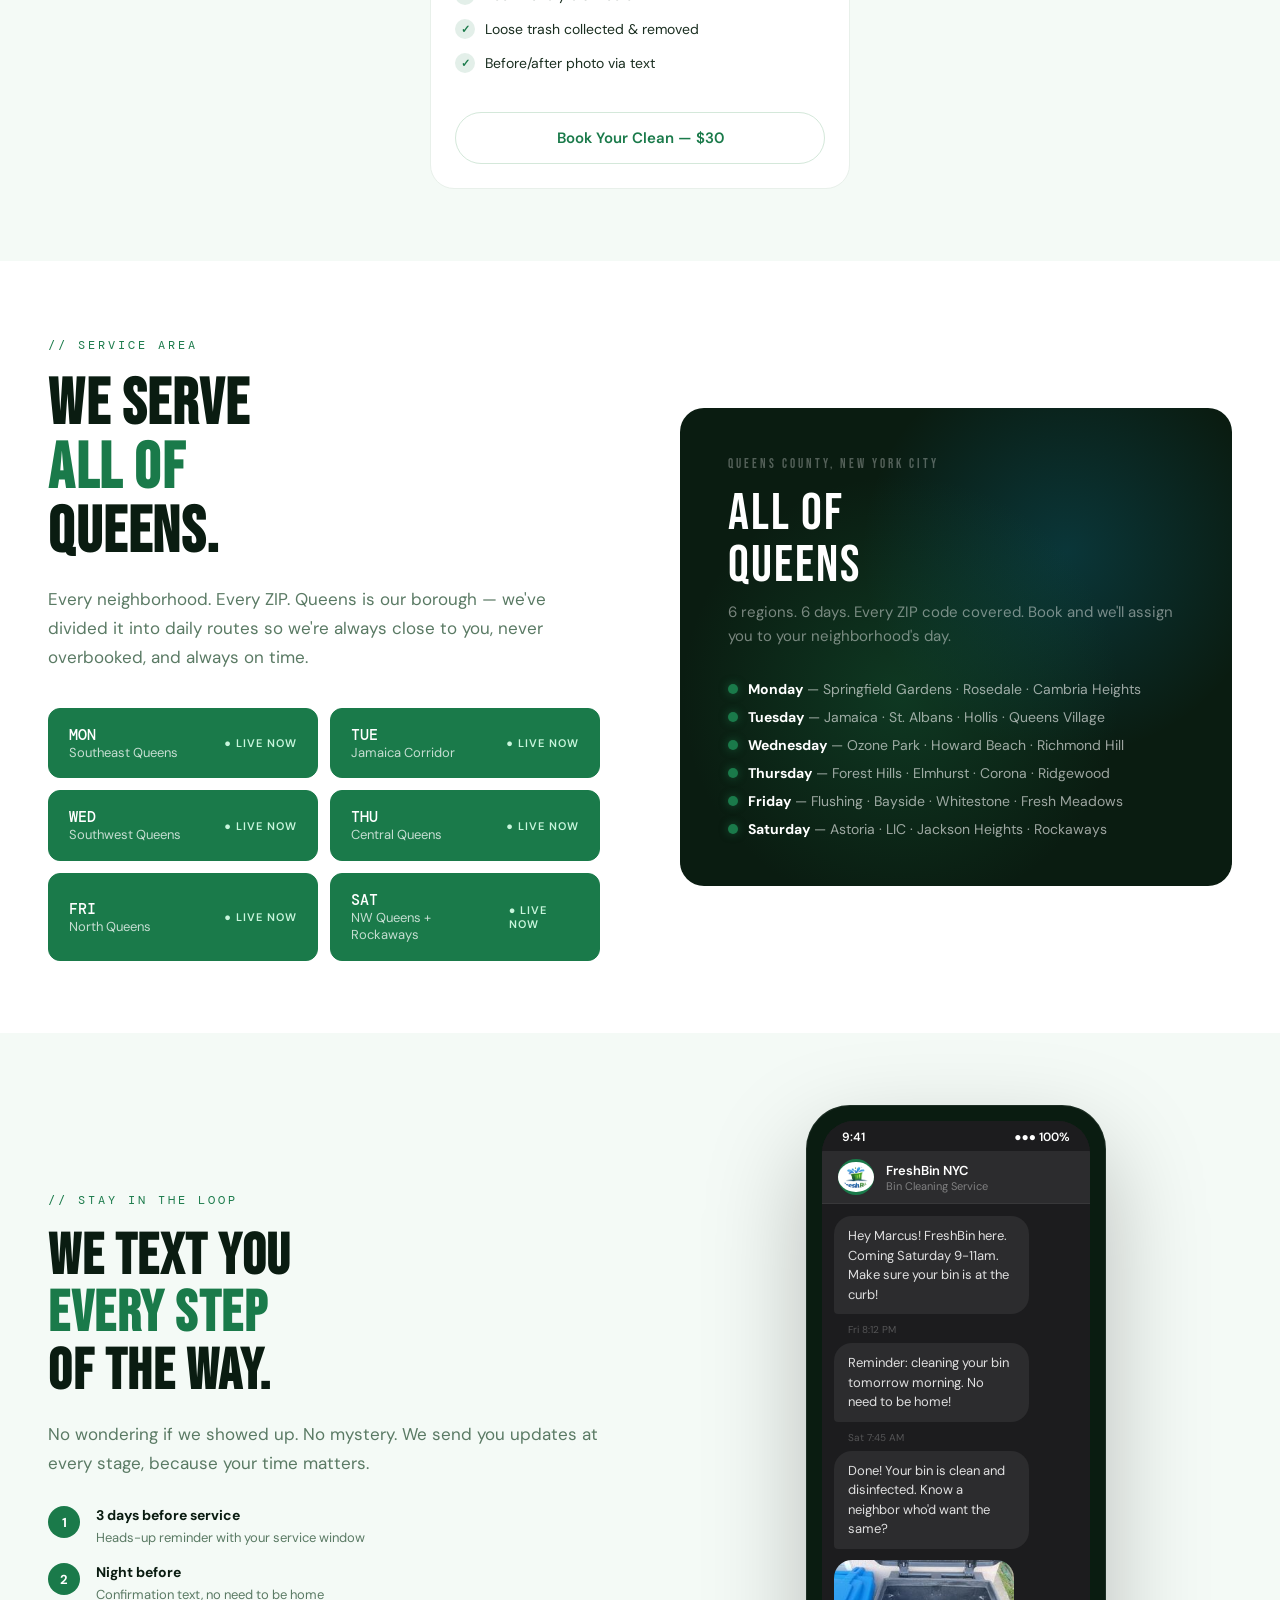
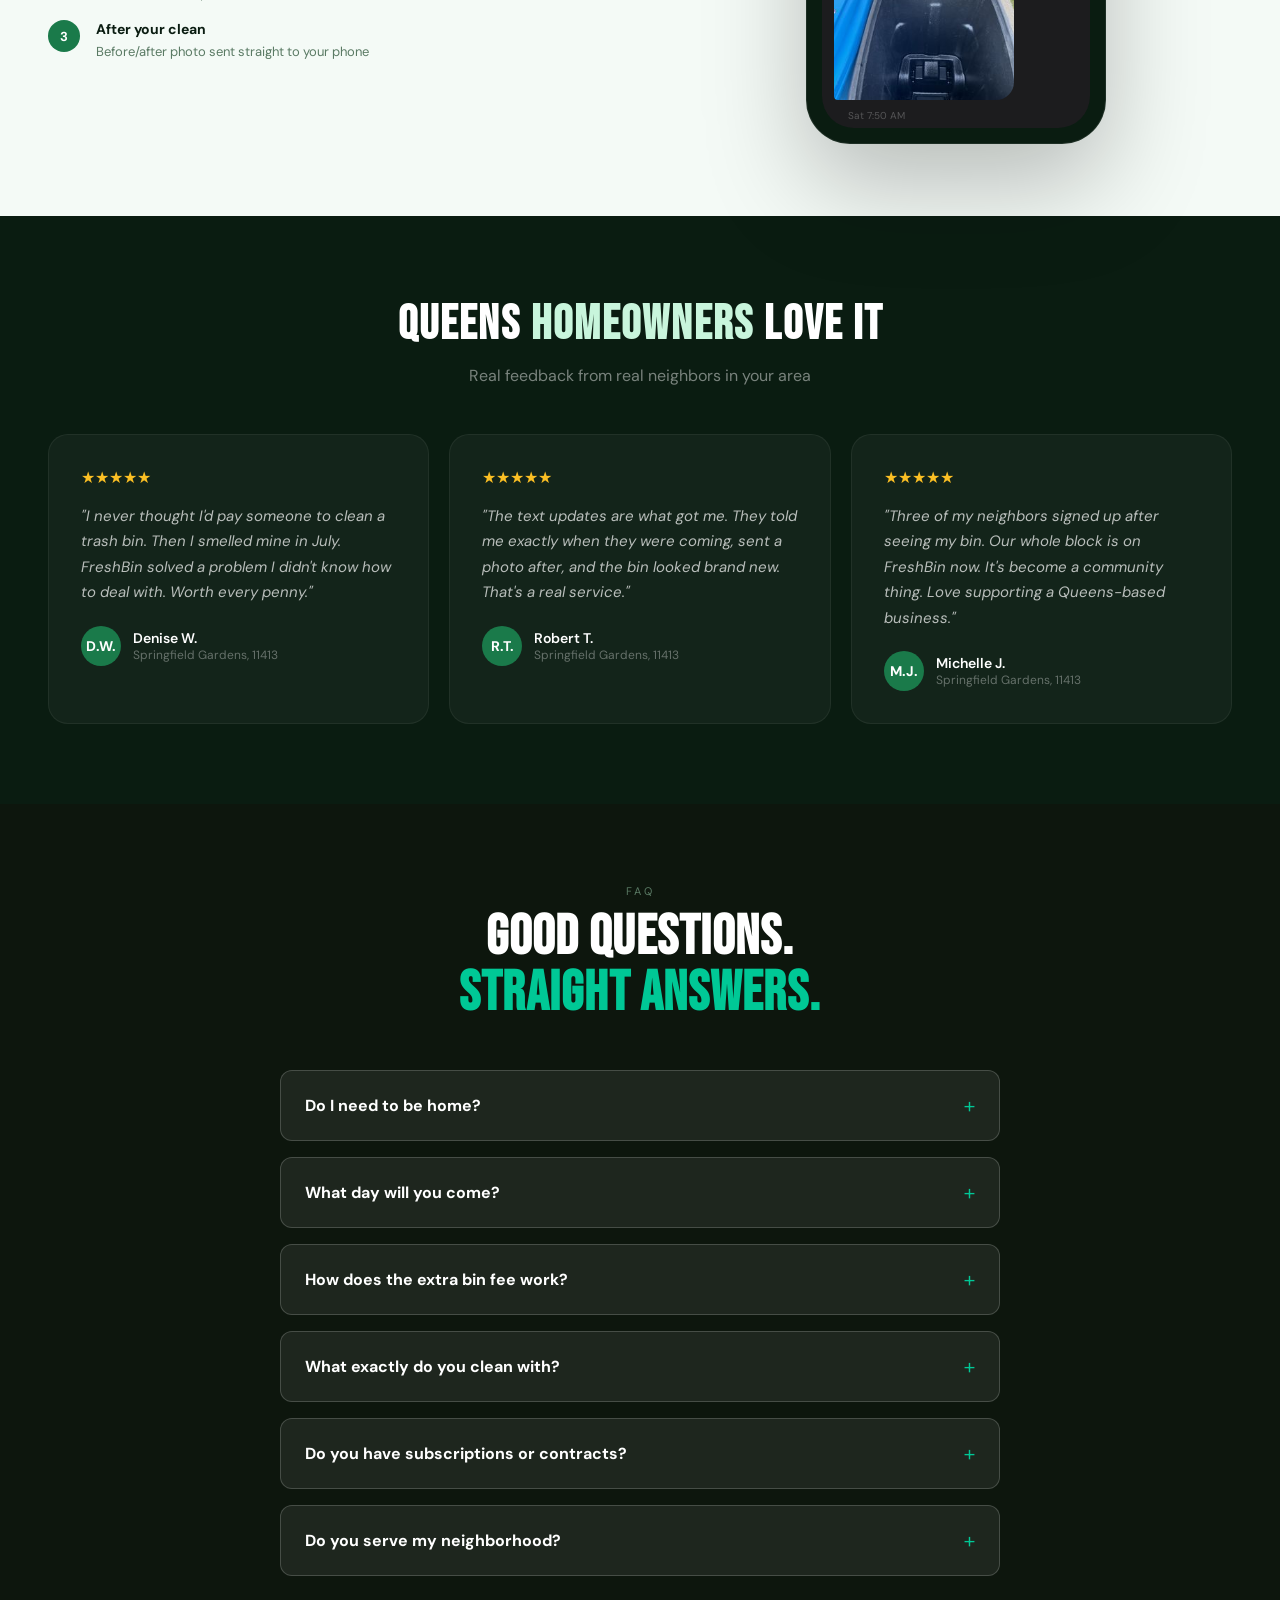
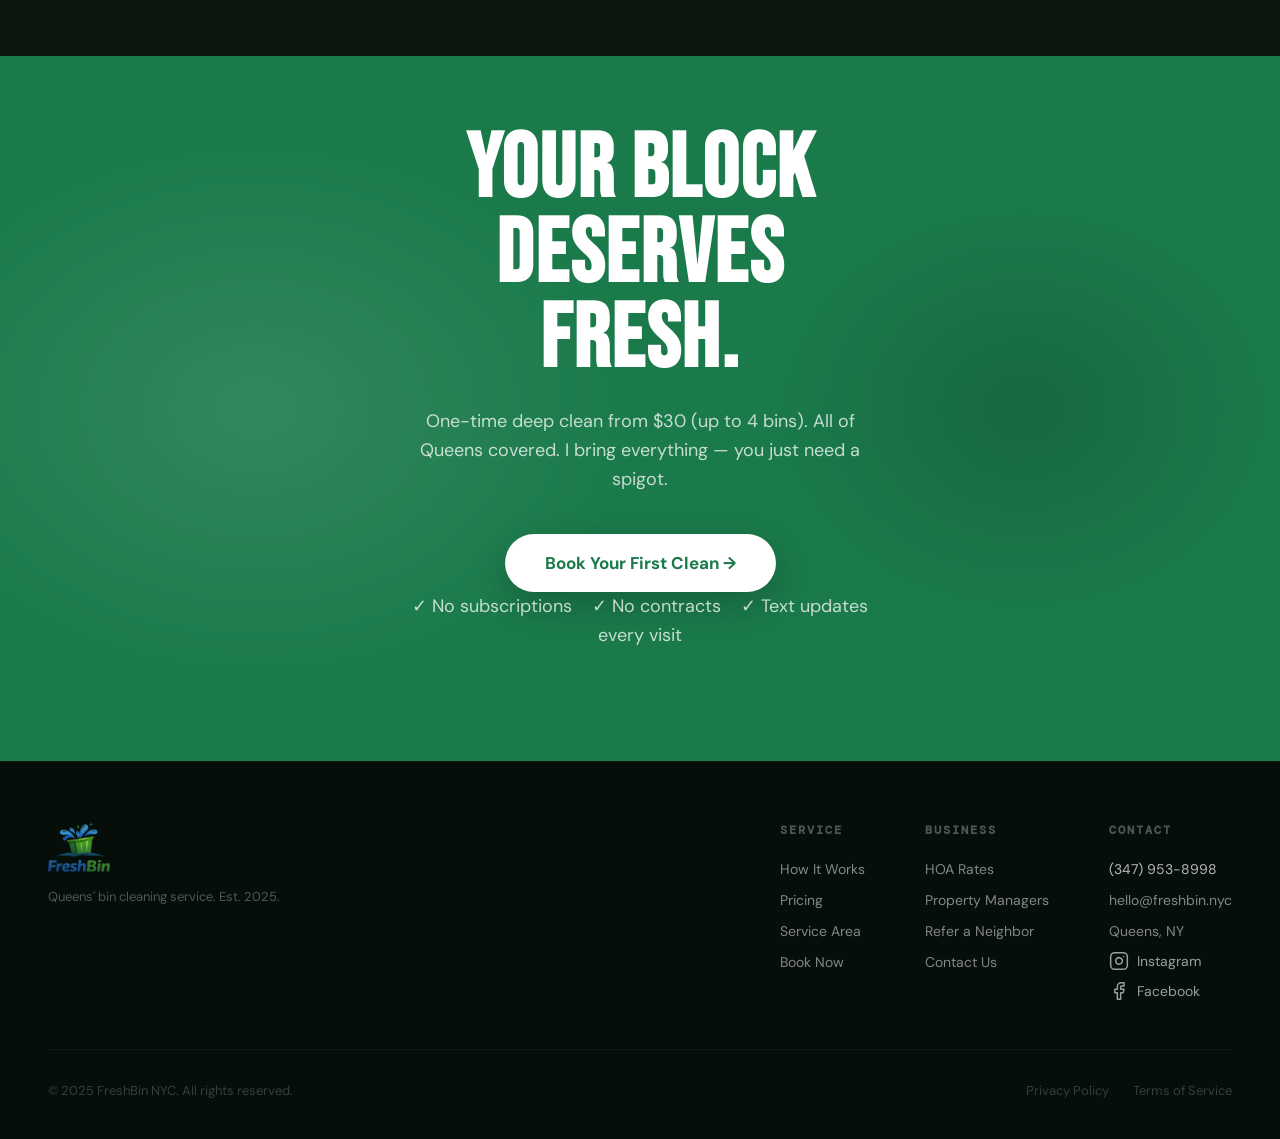
==== commit 8b9bfefa: "remove HOA pricing note" ====
--- a/index.html
+++ b/index.html
@@ -590,7 +590,6 @@
       </div>
 
     </div>
-    <p class="pricing-note reveal">Running an HOA or managing multiple properties? HOA rate is <strong>$14/bin</strong> — <a href="#contact" style="color:var(--green);font-weight:600">Contact us →</a></p>
   </section>
 
   <!-- SERVICE AREAS -->
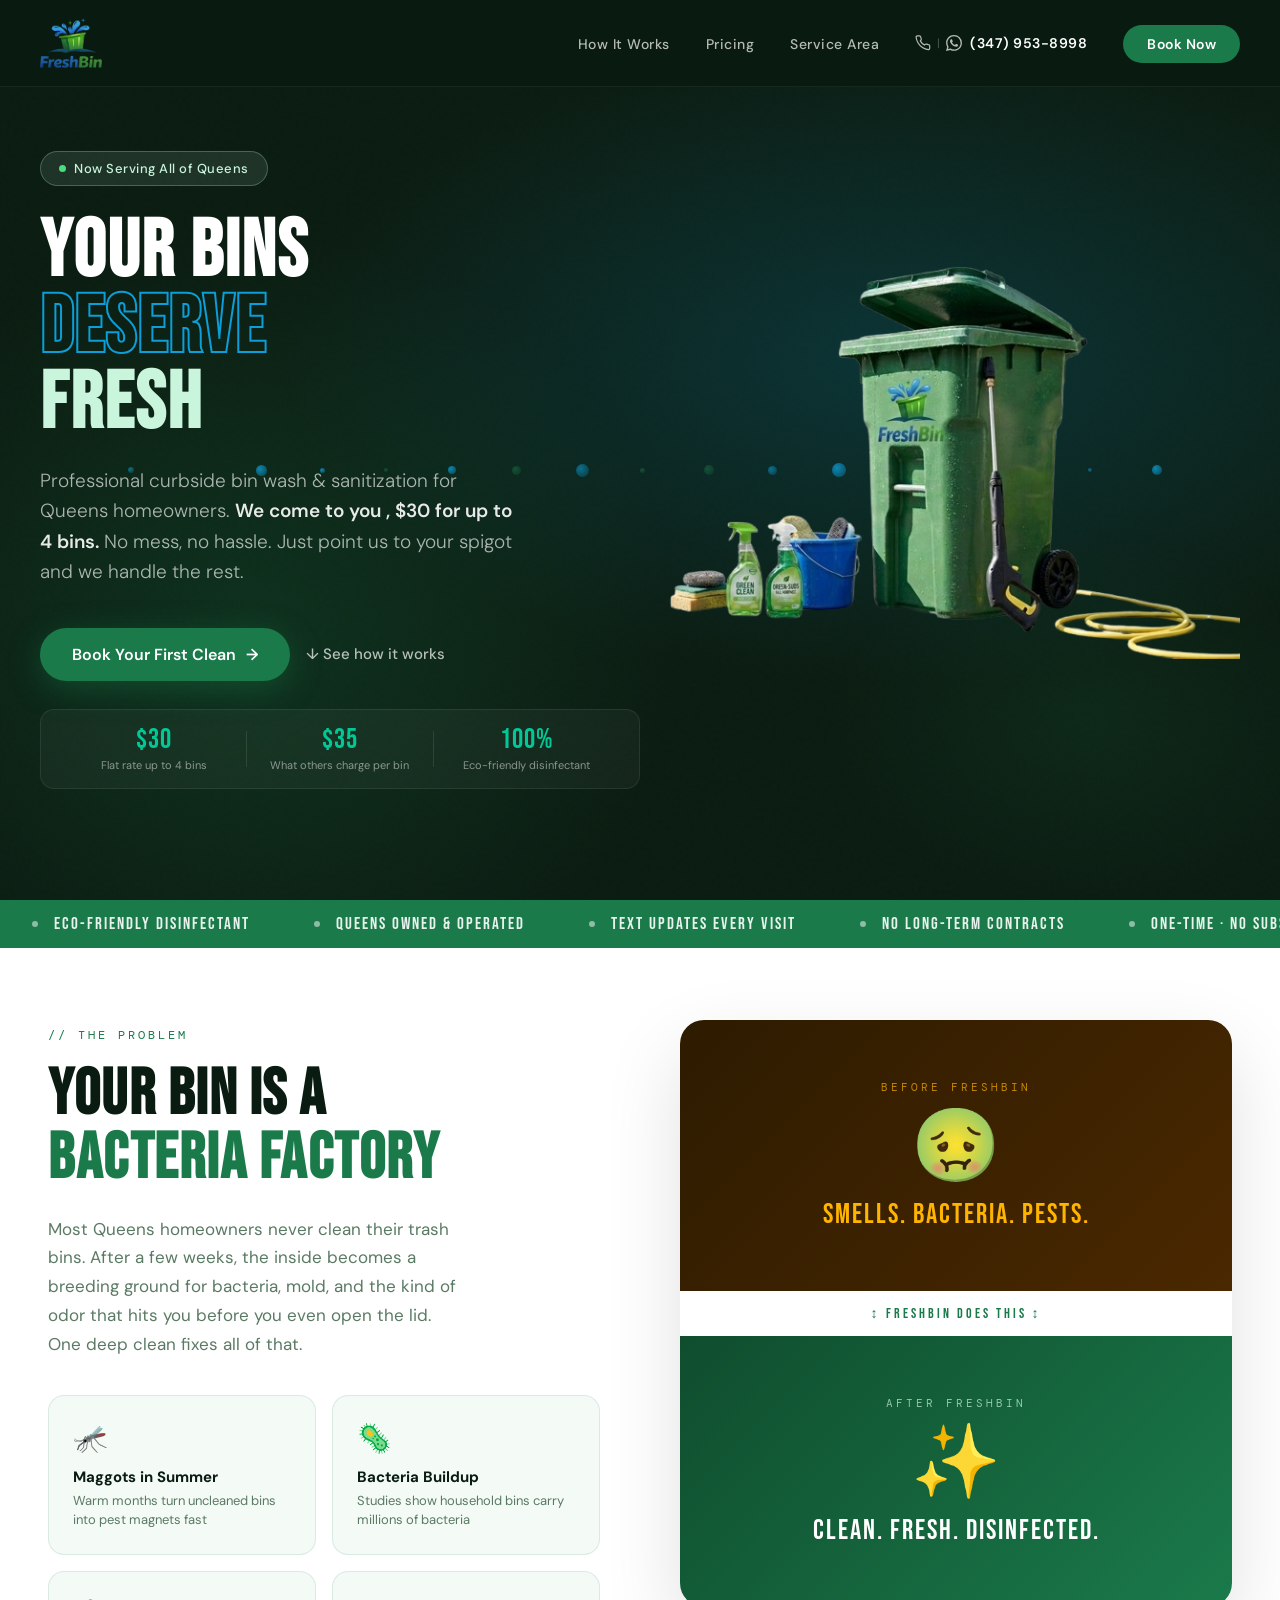
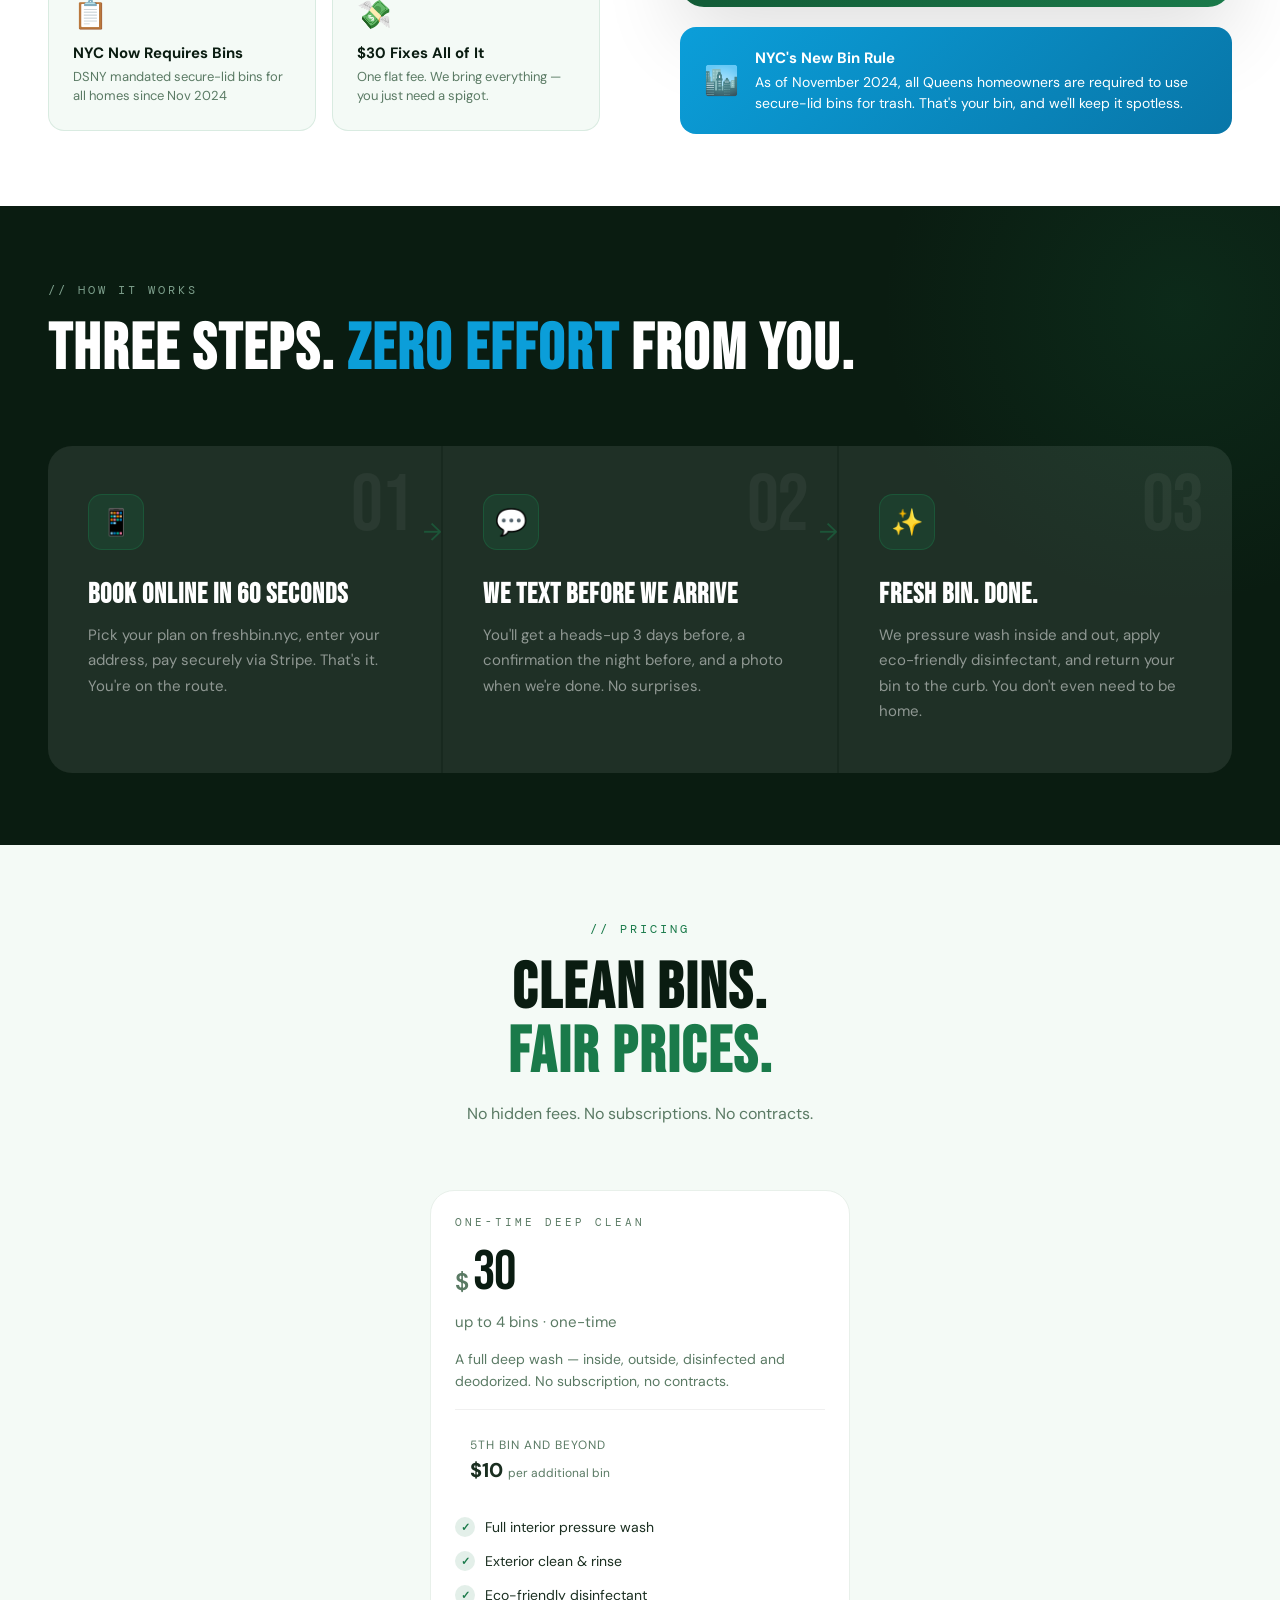
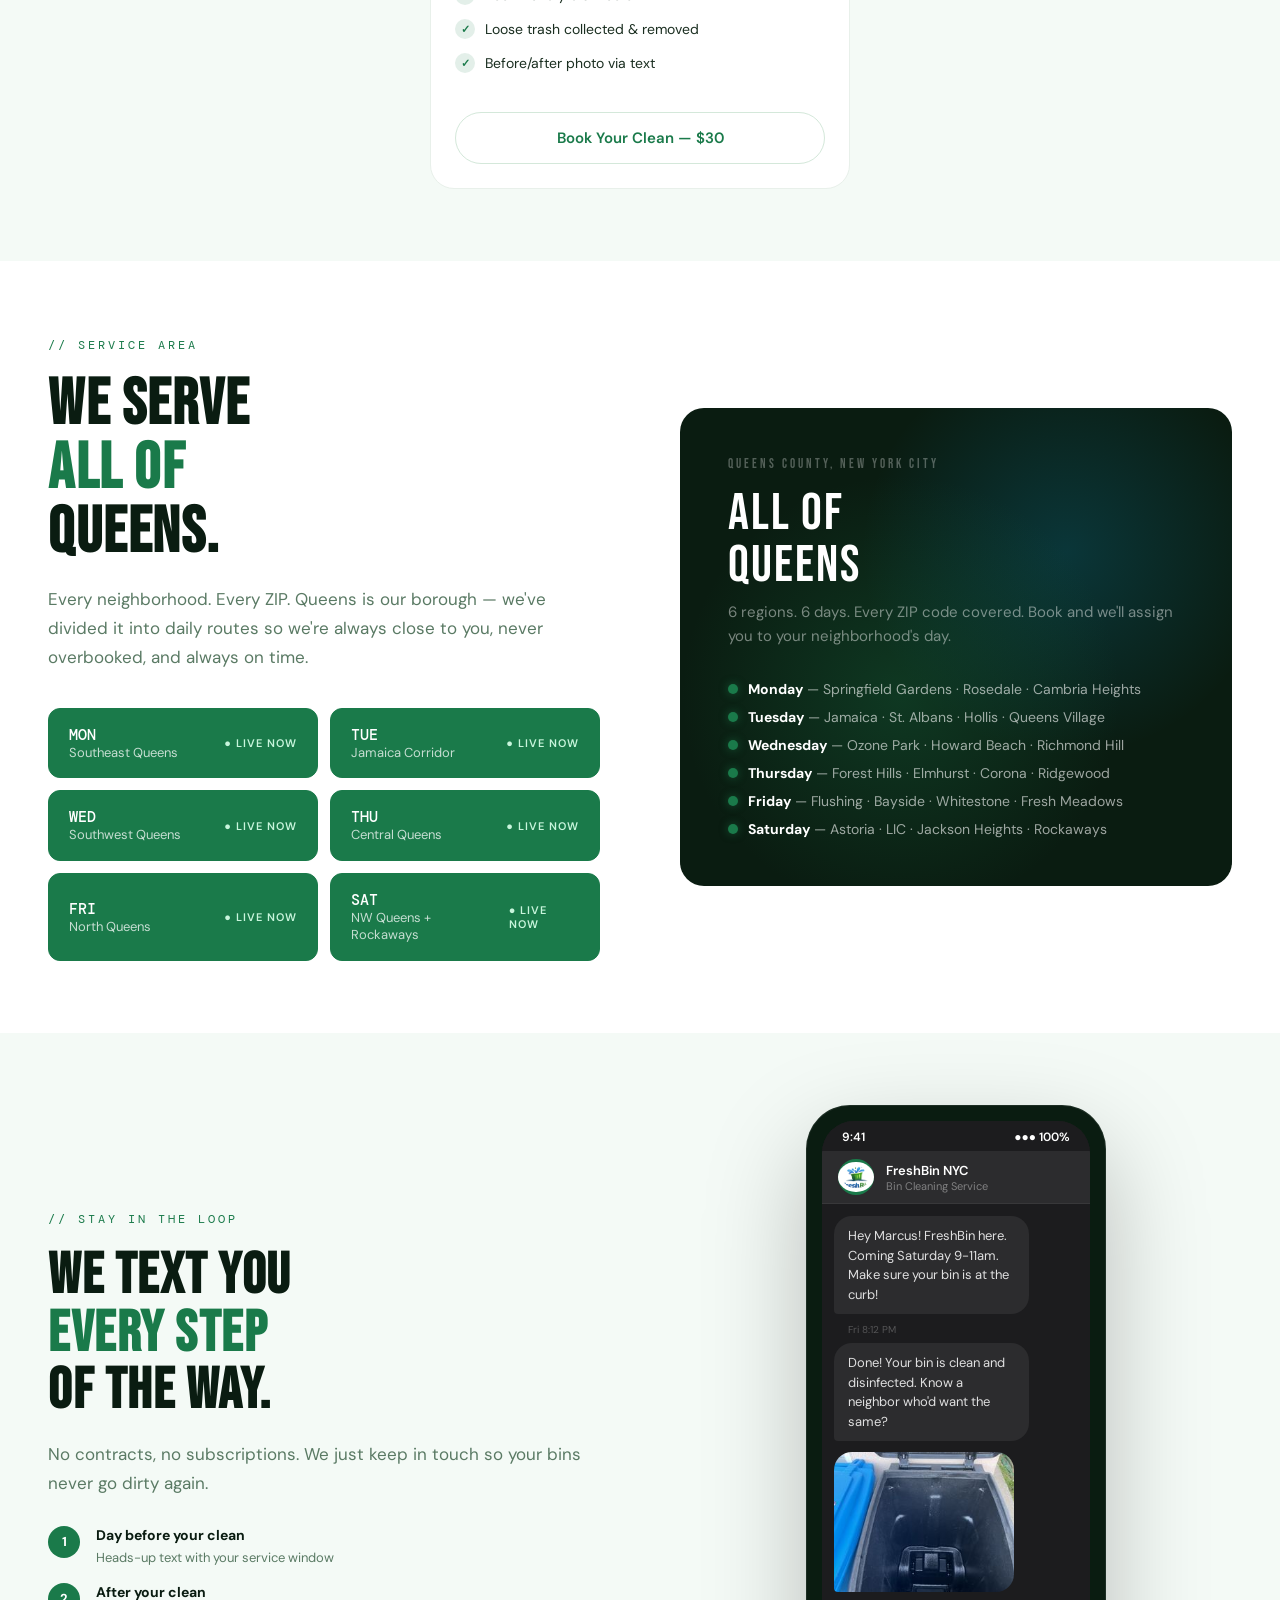
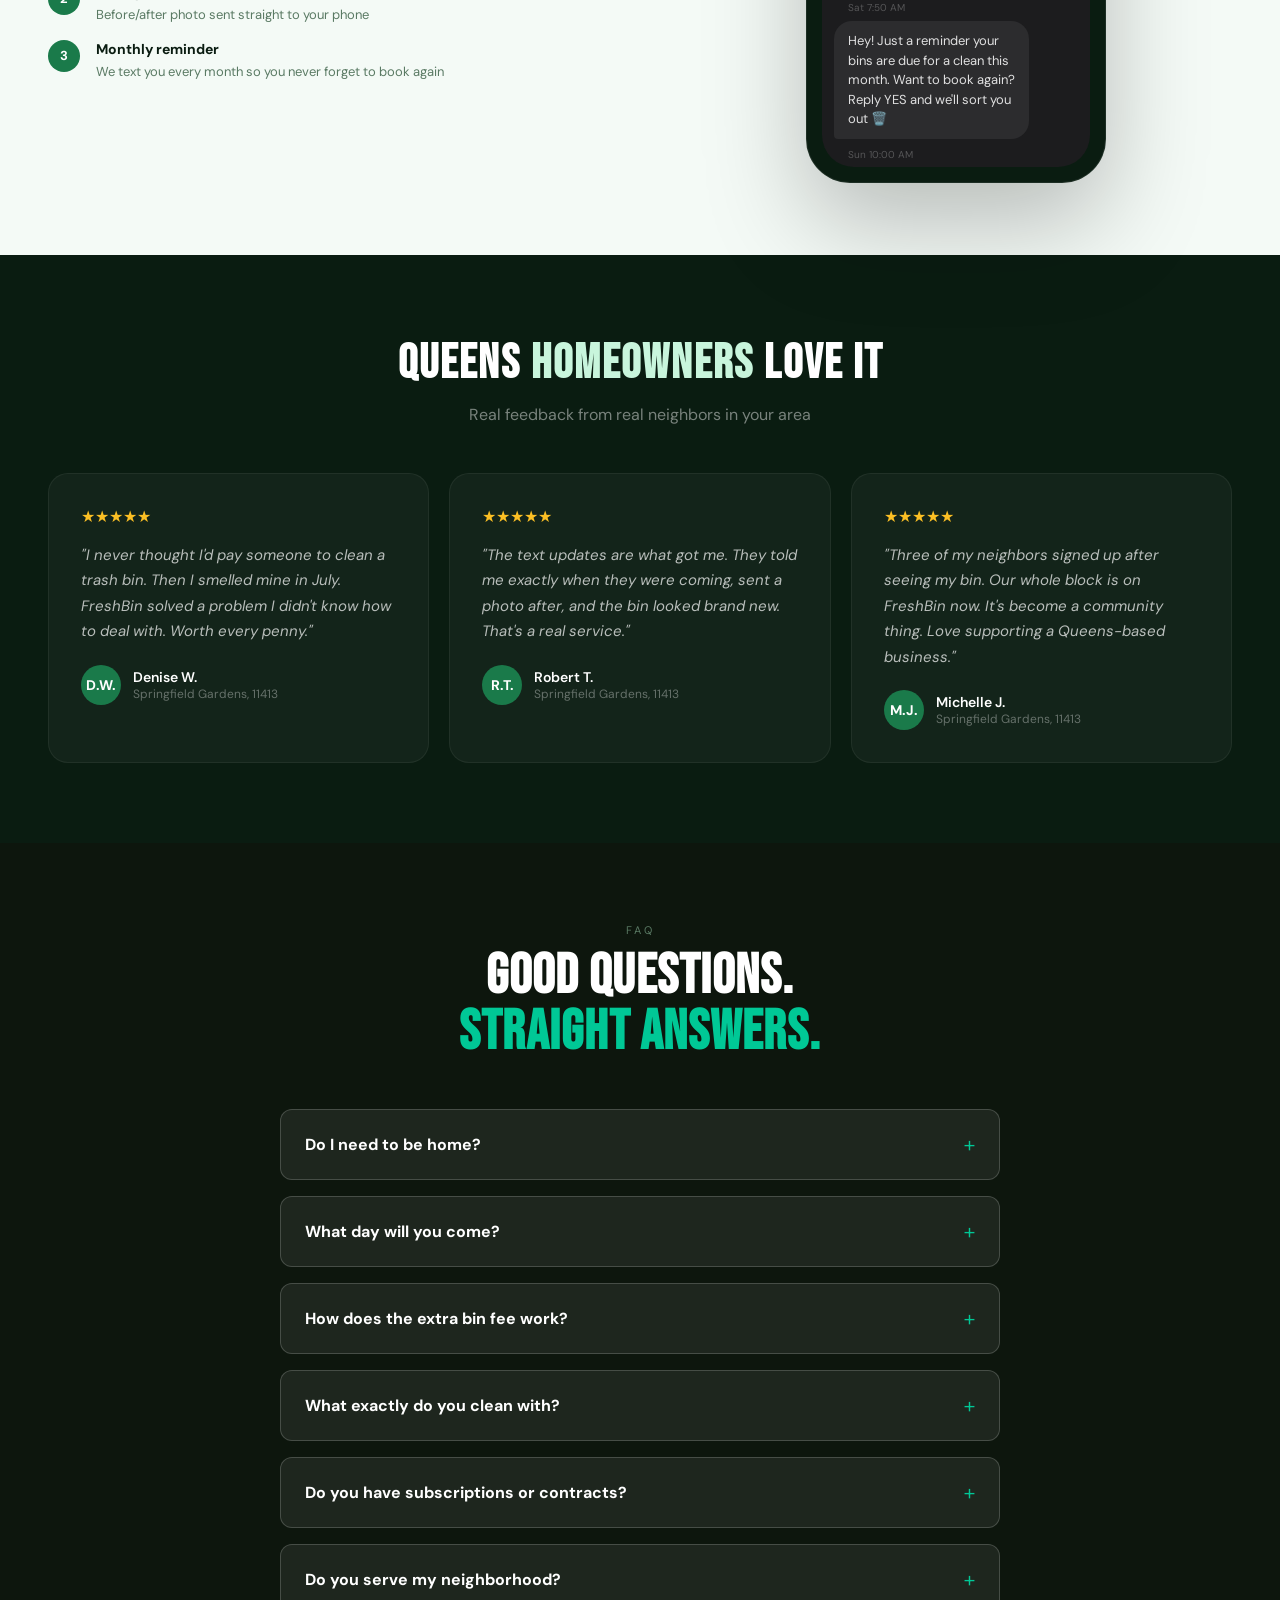
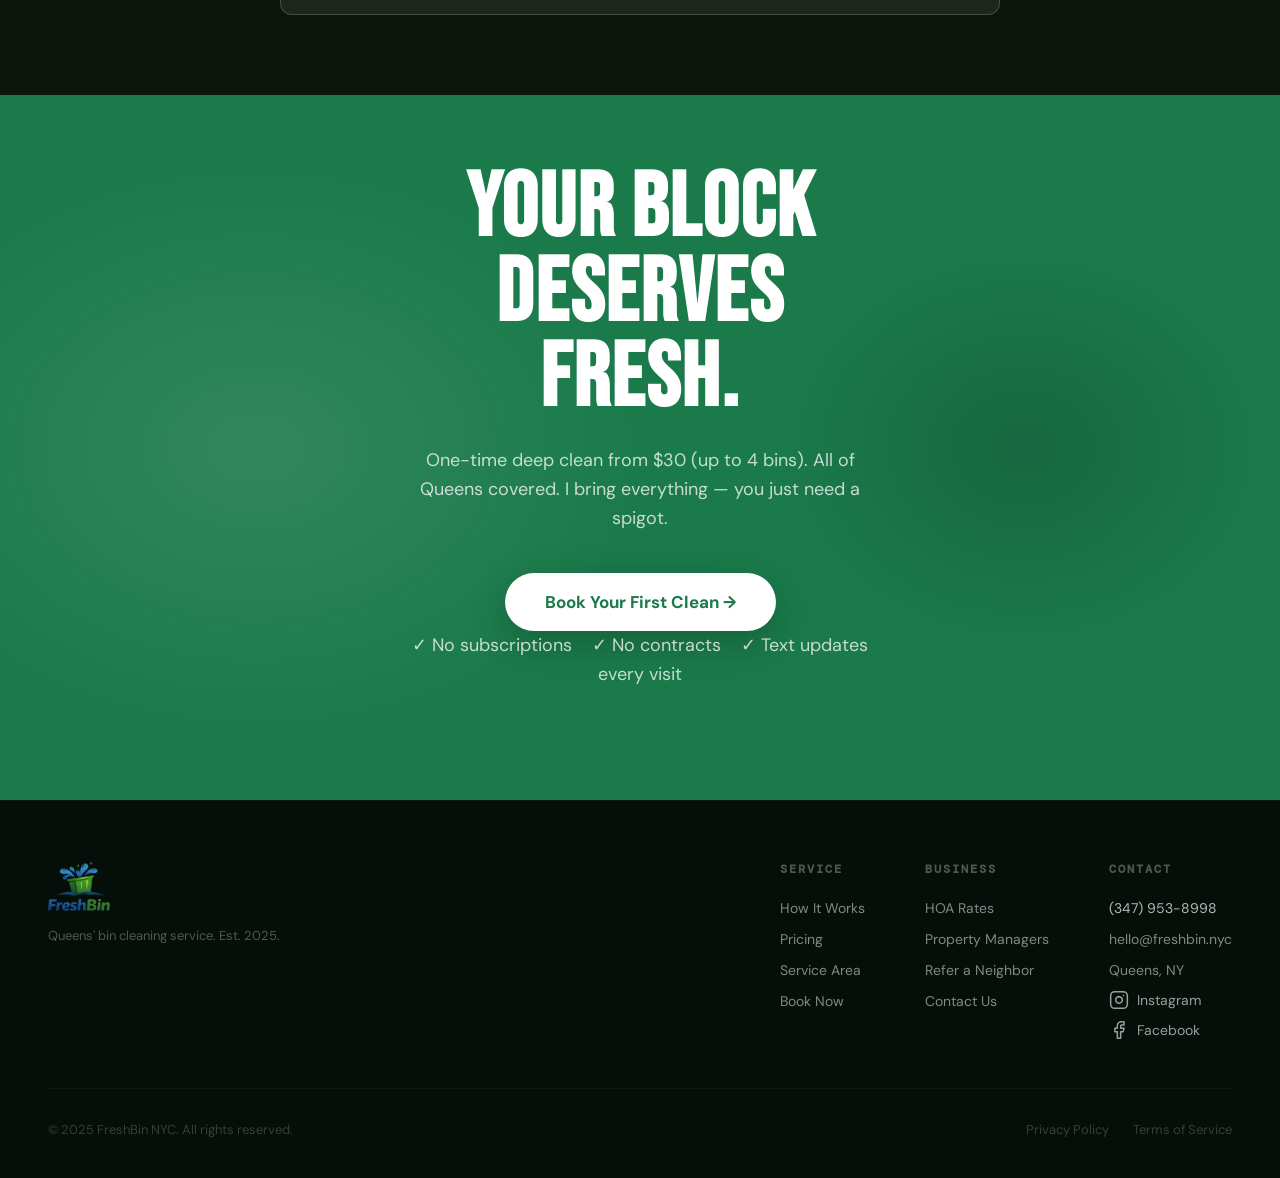
==== commit 9f47836d: "update SMS section to reflect monthly reminder model" ====
--- a/index.html
+++ b/index.html
@@ -630,27 +630,27 @@
       <div class="sms-text reveal">
         <span class="section-label">// Stay in the loop</span>
         <h2>WE TEXT YOU<br><span>EVERY STEP</span><br>OF THE WAY.</h2>
-        <p>No wondering if we showed up. No mystery. We send you updates at every stage, because your time matters.</p>
+        <p>No contracts, no subscriptions. We just keep in touch so your bins never go dirty again.</p>
         <div class="sms-steps">
           <div class="sms-step">
             <div class="sms-step-num">1</div>
             <div class="sms-step-text">
-              <strong>3 days before service</strong>
-              <span>Heads-up reminder with your service window</span>
+              <strong>Day before your clean</strong>
+              <span>Heads-up text with your service window</span>
             </div>
           </div>
           <div class="sms-step">
             <div class="sms-step-num">2</div>
             <div class="sms-step-text">
-              <strong>Night before</strong>
-              <span>Confirmation text, no need to be home</span>
+              <strong>After your clean</strong>
+              <span>Before/after photo sent straight to your phone</span>
             </div>
           </div>
           <div class="sms-step">
             <div class="sms-step-num">3</div>
             <div class="sms-step-text">
-              <strong>After your clean</strong>
-              <span>Before/after photo sent straight to your phone</span>
+              <strong>Monthly reminder</strong>
+              <span>We text you every month so you never forget to book again</span>
             </div>
           </div>
         </div>
@@ -672,11 +672,11 @@
             <div class="phone-msgs">
               <div class="msg msg-in">Hey Marcus! FreshBin here. Coming Saturday 9-11am. Make sure your bin is at the curb!</div>
               <div class="msg-time">Fri 8:12 PM</div>
-              <div class="msg msg-in">Reminder: cleaning your bin tomorrow morning. No need to be home!</div>
-              <div class="msg-time">Sat 7:45 AM</div>
               <div class="msg msg-in">Done! Your bin is clean and disinfected. Know a neighbor who'd want the same?</div>
               <img src="assets/images/cleanbin.jpg" alt="Clean bin" style="border-radius:18px;border-bottom-left-radius:4px;overflow:hidden;width:180px;height:140px;object-fit:cover;display:block;margin-top:4px;">
               <div class="msg-time">Sat 7:50 AM</div>
+              <div class="msg msg-in">Hey! Just a reminder your bins are due for a clean this month. Want to book again? Reply YES and we'll sort you out 🗑️</div>
+              <div class="msg-time">Sun 10:00 AM</div>
             </div>
           </div>
         </div>
